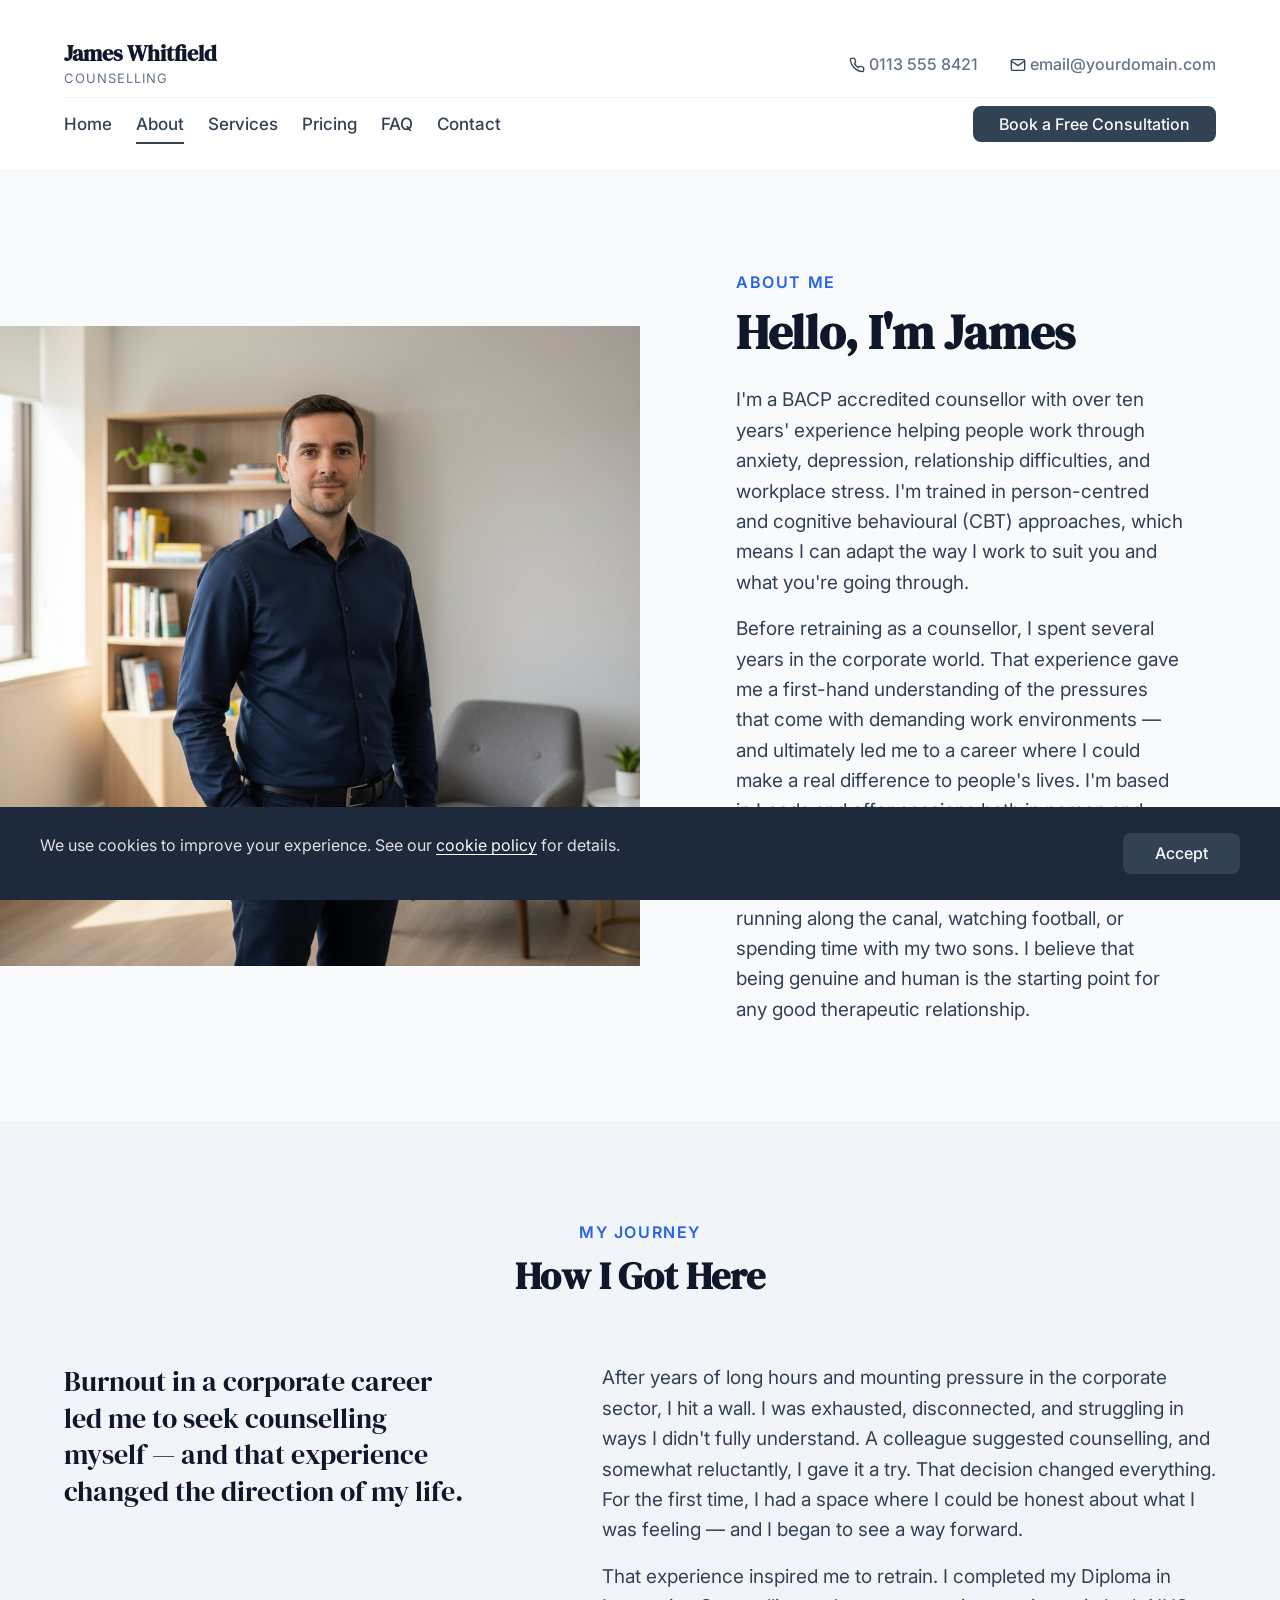
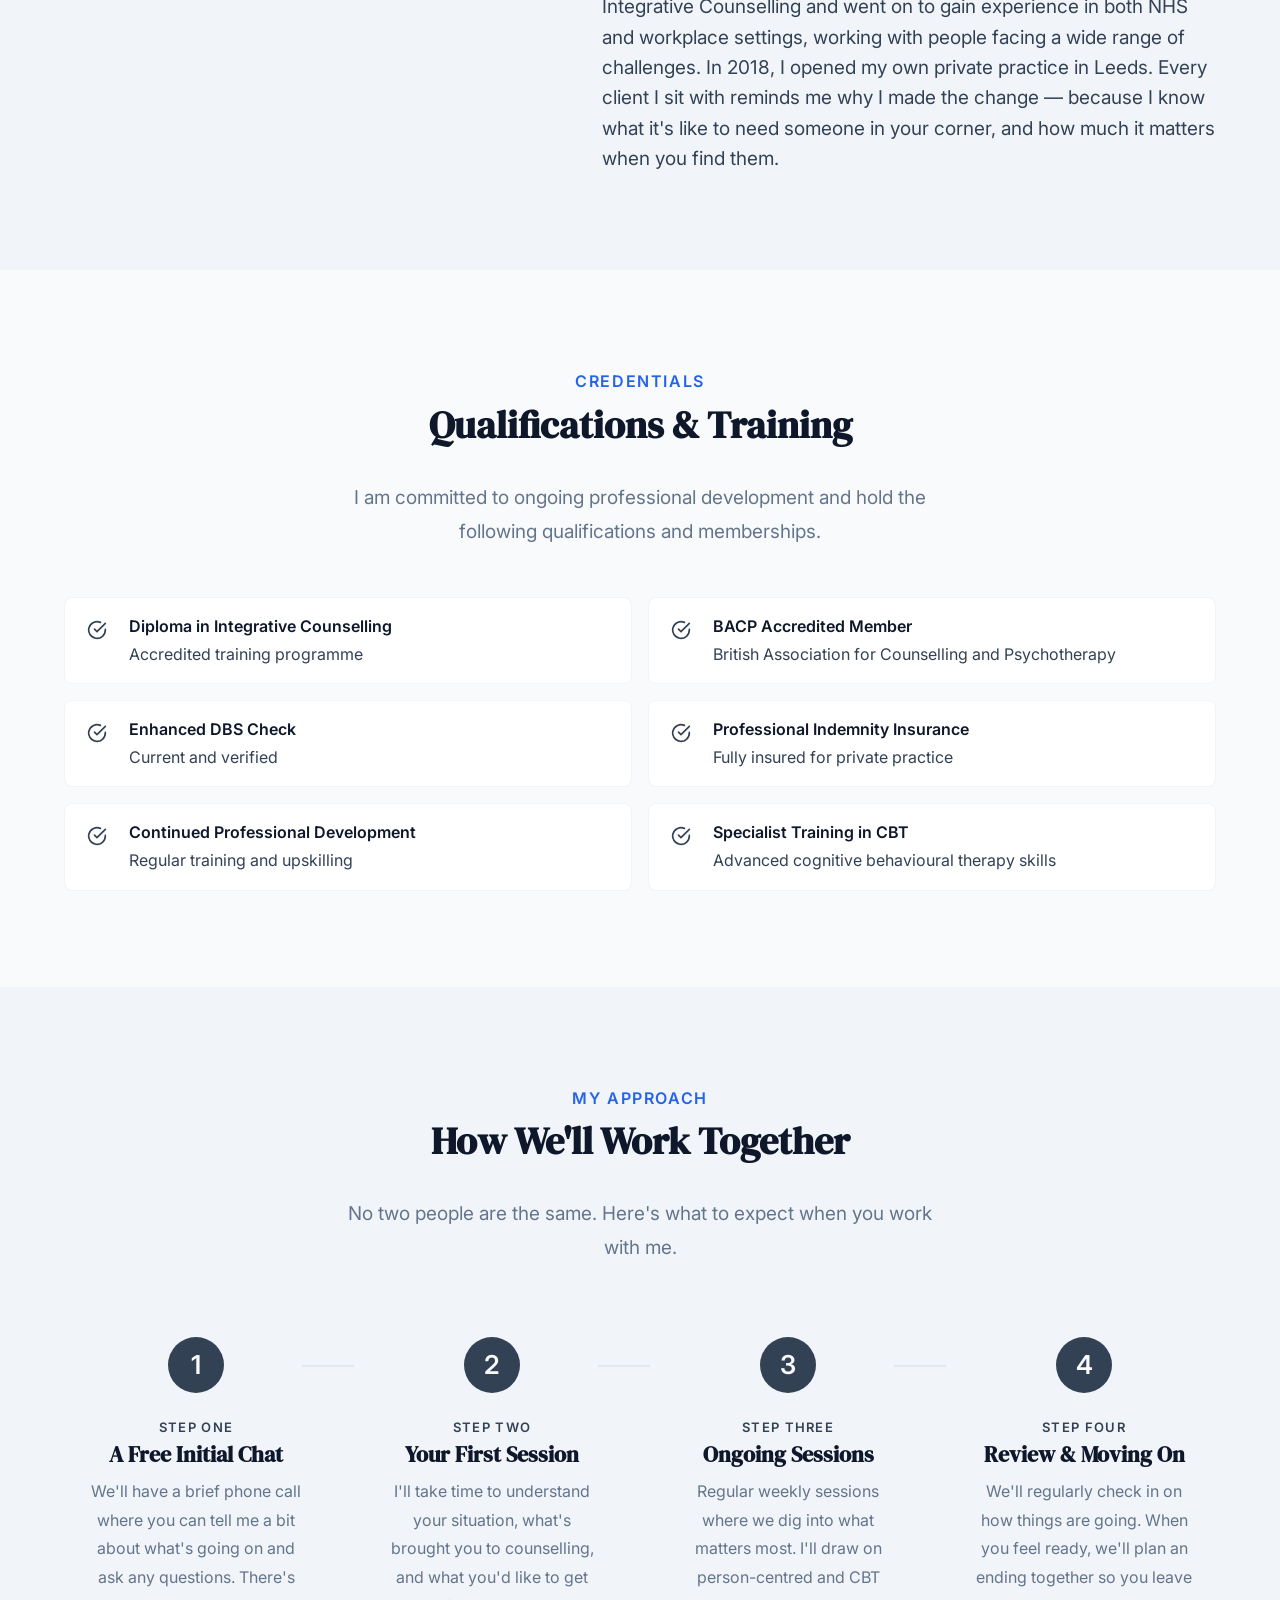
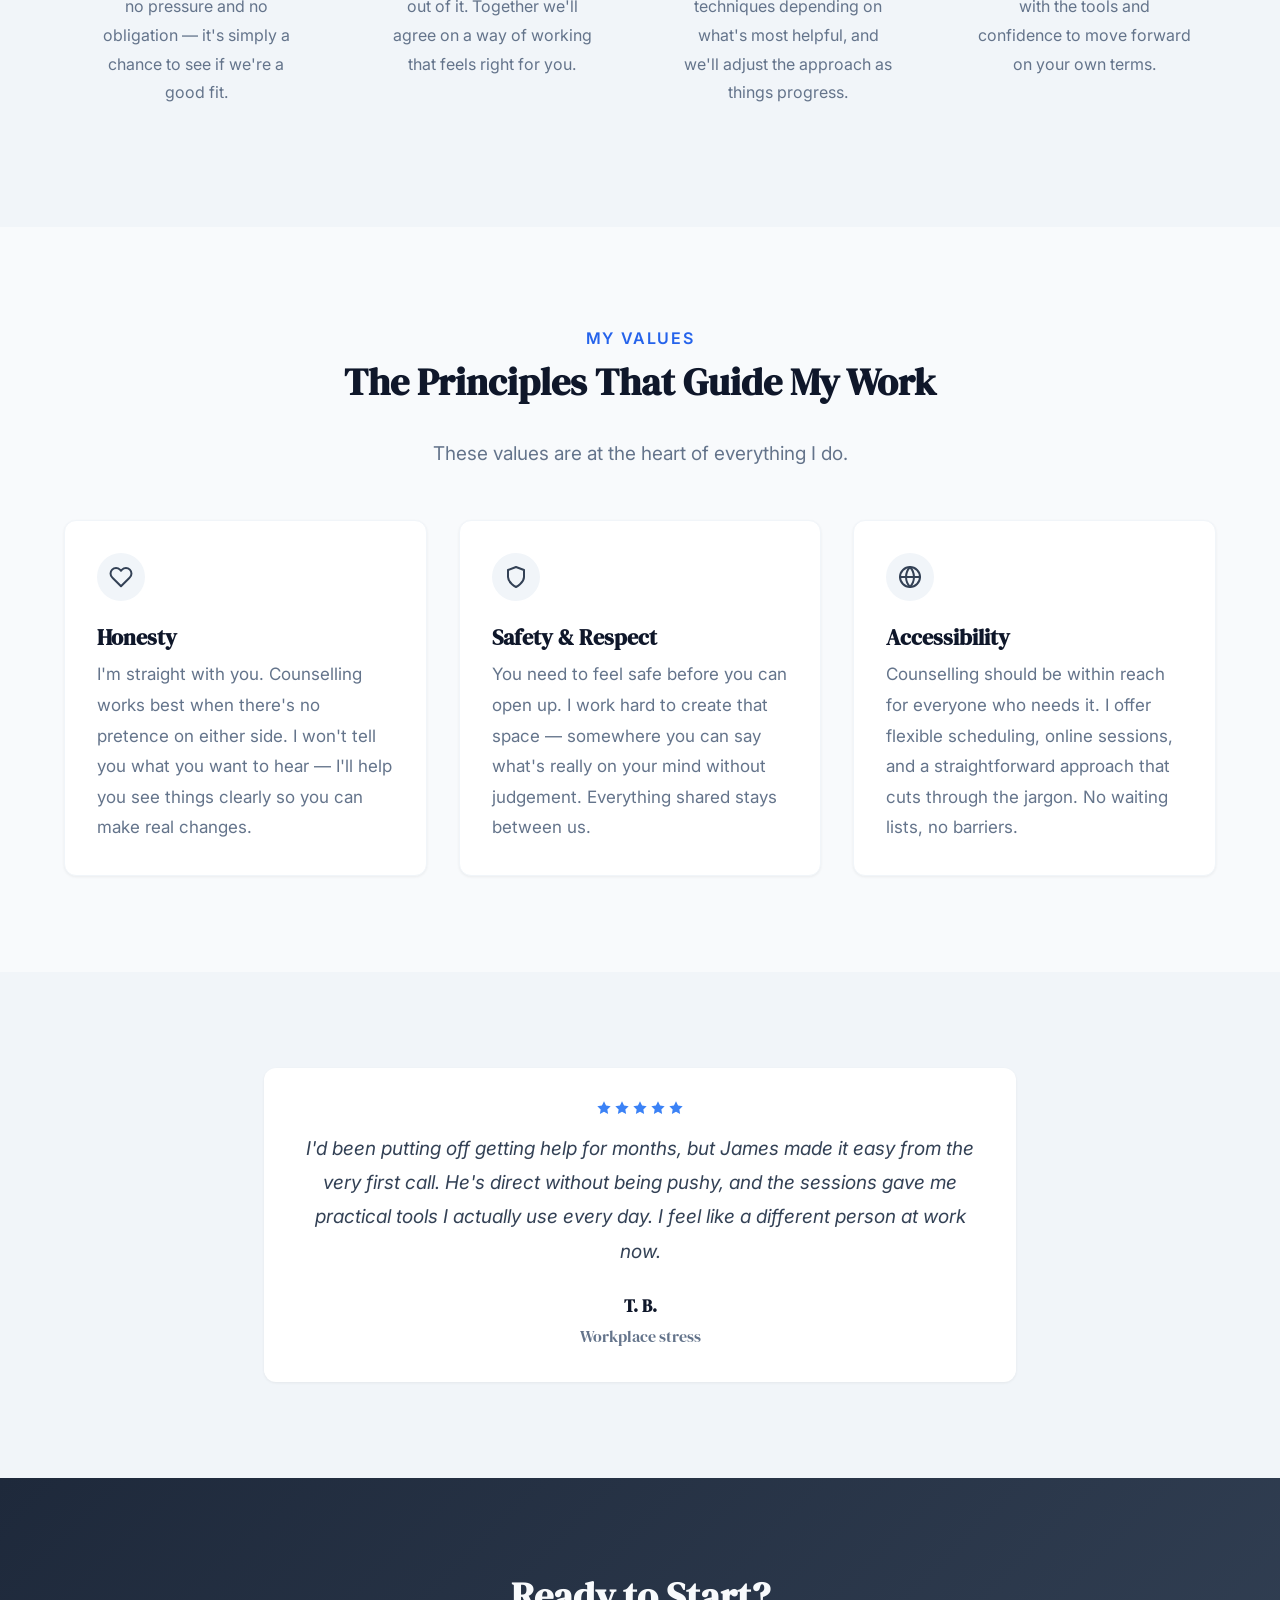
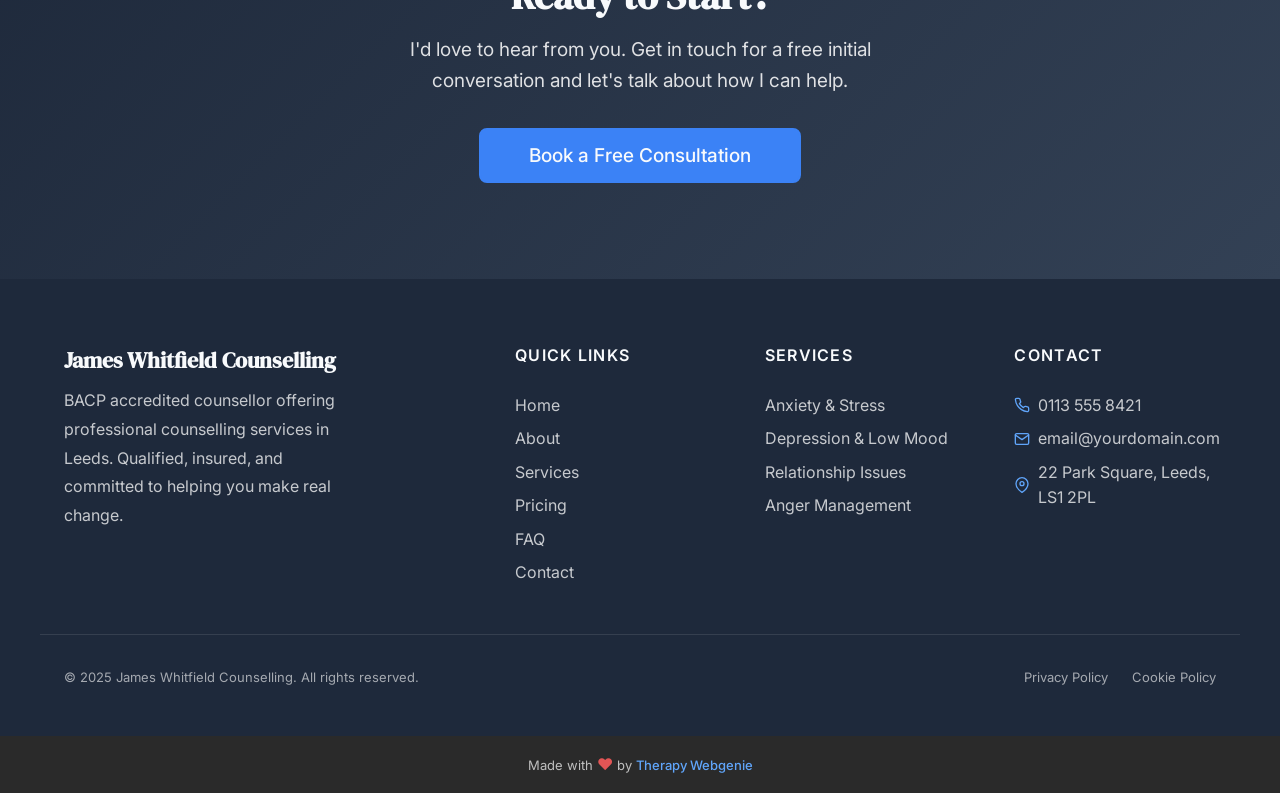
==== about.html @ 075586a1 "Standardise email to email@yourdomain.com placeholder Replaced hello@jameswhitfield.co.uk with stand" ====
<!DOCTYPE html>
<html lang="en">
<head>
  <meta charset="UTF-8">
  <meta name="viewport" content="width=device-width, initial-scale=1.0">
  <meta name="description" content="Learn about James Whitfield — a BACP accredited counsellor with over 10 years' experience offering professional counselling in Leeds.">
  <title>About James Whitfield — James Whitfield Counselling</title>

  <link rel="canonical" href="https://demo-counsellor-male.github.io/about.html">

  <meta property="og:type" content="website">
  <meta property="og:url" content="https://demo-counsellor-male.github.io/about.html">
  <meta property="og:title" content="About James Whitfield — James Whitfield Counselling">
  <meta property="og:description" content="BACP accredited counsellor with over 10 years' experience. Person-centred and CBT approaches. Based in Leeds.">
  <meta property="og:image" content="https://demo-counsellor-male.github.io/images/hero.jpg">

  <meta name="twitter:card" content="summary_large_image">
  <meta name="twitter:title" content="About James Whitfield — James Whitfield Counselling">
  <meta name="twitter:description" content="BACP accredited counsellor with over 10 years' experience. Person-centred and CBT approaches. Based in Leeds.">
  <meta name="twitter:image" content="https://demo-counsellor-male.github.io/images/hero.jpg">

  <link rel="preconnect" href="https://fonts.googleapis.com">
  <link rel="preconnect" href="https://fonts.gstatic.com" crossorigin>

  <link rel="stylesheet" href="css/base.css">
  <link rel="stylesheet" href="css/components.css">
  <link rel="stylesheet" href="css/theme.css">
  <!-- PROFILE:schema -->
  <!-- /PROFILE:schema -->
</head>
<body>

  <a href="#main" class="skip-link">Skip to main content</a>

  <!-- SECTION: nav -->
  <nav class="nav nav--two-tier" role="navigation" aria-label="Main navigation">
    <div class="container">
      <div class="nav__top">
        <a href="index.html" class="nav__brand nav__brand--inline">
          <div class="nav__brand-text">
            <span class="nav__name"><!-- PROFILE:site_title -->James Whitfield<!-- /PROFILE:site_title --></span>
            <span class="nav__title"><!-- PROFILE:site_slogan -->Counselling<!-- /PROFILE:site_slogan --></span>
          </div>
        </a>
        <div class="nav__contact">
          <div class="nav__contact-item">
            <svg xmlns="http://www.w3.org/2000/svg" viewBox="0 0 24 24" fill="none" stroke="currentColor" stroke-width="2" stroke-linecap="round" stroke-linejoin="round"><path d="M22 16.92v3a2 2 0 0 1-2.18 2 19.79 19.79 0 0 1-8.63-3.07 19.5 19.5 0 0 1-6-6 19.79 19.79 0 0 1-3.07-8.67A2 2 0 0 1 4.11 2h3a2 2 0 0 1 2 1.72c.127.96.361 1.903.7 2.81a2 2 0 0 1-.45 2.11L8.09 9.91a16 16 0 0 0 6 6l1.27-1.27a2 2 0 0 1 2.11-.45c.907.339 1.85.573 2.81.7A2 2 0 0 1 22 16.92z"></path></svg>
            <!-- PROFILE:phone_landline --><a href="tel:01135558421">0113 555 8421</a><!-- /PROFILE:phone_landline -->
          </div>
          <div class="nav__contact-item">
            <svg xmlns="http://www.w3.org/2000/svg" viewBox="0 0 24 24" fill="none" stroke="currentColor" stroke-width="2" stroke-linecap="round" stroke-linejoin="round"><path d="M4 4h16c1.1 0 2 .9 2 2v12c0 1.1-.9 2-2 2H4c-1.1 0-2-.9-2-2V6c0-1.1.9-2 2-2z"></path><polyline points="22,6 12,13 2,6"></polyline></svg>
            <!-- PROFILE:email --><a href="mailto:email@yourdomain.com">email@yourdomain.com</a><!-- /PROFILE:email -->
          </div>
        </div>
      </div>
      <div class="nav__bottom">
        <div class="nav__links">
          <a href="index.html" class="nav__link">Home</a>
          <a href="about.html" class="nav__link nav__link--active">About</a>
          <a href="services.html" class="nav__link">Services</a>
          <a href="pricing.html" class="nav__link">Pricing</a>
          <a href="faq.html" class="nav__link">FAQ</a>
          <a href="contact.html" class="nav__link">Contact</a>
          <a href="contact.html" class="btn btn--primary nav__cta">Book a Free Consultation</a>
        </div>
        <button class="nav__toggle" aria-label="Toggle menu" aria-expanded="false" aria-controls="mobile-menu">
          <span class="nav__toggle-bar"></span>
          <span class="nav__toggle-bar"></span>
          <span class="nav__toggle-bar"></span>
        </button>
      </div>
    </div>
    <div class="nav__mobile" id="mobile-menu" role="menu">
      <a href="index.html" class="nav__link" role="menuitem">Home</a>
      <a href="about.html" class="nav__link nav__link--active" role="menuitem">About</a>
      <a href="services.html" class="nav__link" role="menuitem">Services</a>
      <a href="pricing.html" class="nav__link" role="menuitem">Pricing</a>
      <a href="faq.html" class="nav__link" role="menuitem">FAQ</a>
      <a href="contact.html" class="nav__link" role="menuitem">Contact</a>
      <a href="contact.html" class="btn btn--primary" role="menuitem">Book a Free Consultation</a>
      <div class="nav__mobile-contact">
        <div class="nav__contact-item">
          <svg xmlns="http://www.w3.org/2000/svg" viewBox="0 0 24 24" fill="none" stroke="currentColor" stroke-width="2" stroke-linecap="round" stroke-linejoin="round"><path d="M22 16.92v3a2 2 0 0 1-2.18 2 19.79 19.79 0 0 1-8.63-3.07 19.5 19.5 0 0 1-6-6 19.79 19.79 0 0 1-3.07-8.67A2 2 0 0 1 4.11 2h3a2 2 0 0 1 2 1.72c.127.96.361 1.903.7 2.81a2 2 0 0 1-.45 2.11L8.09 9.91a16 16 0 0 0 6 6l1.27-1.27a2 2 0 0 1 2.11-.45c.907.339 1.85.573 2.81.7A2 2 0 0 1 22 16.92z"></path></svg>
          <a href="tel:01135558421">0113 555 8421</a>
        </div>
        <div class="nav__contact-item">
          <svg xmlns="http://www.w3.org/2000/svg" viewBox="0 0 24 24" fill="none" stroke="currentColor" stroke-width="2" stroke-linecap="round" stroke-linejoin="round"><path d="M4 4h16c1.1 0 2 .9 2 2v12c0 1.1-.9 2-2 2H4c-1.1 0-2-.9-2-2V6c0-1.1.9-2 2-2z"></path><polyline points="22,6 12,13 2,6"></polyline></svg>
          <a href="mailto:email@yourdomain.com">email@yourdomain.com</a>
        </div>
      </div>
    </div>
  </nav>
  <!-- /SECTION: nav -->

  <main id="main">

    <!-- SECTION: about-hero -->
    <section class="about-hero">
      <div class="container about-hero__inner">
        <div class="about-hero__image-wrap">
          <img src="images/about-portrait.jpg" alt="James Whitfield, counsellor at James Whitfield Counselling" class="about-hero__image" width="600" height="800" style="max-height: 100vh;">
        </div>
        <div class="about-hero__content">
          <span class="section-label">About Me</span>
          <h1>Hello, I'm James</h1>
          <p>I'm a BACP accredited counsellor with over ten years' experience helping people work through anxiety, depression, relationship difficulties, and workplace stress. I'm trained in person-centred and cognitive behavioural (CBT) approaches, which means I can adapt the way I work to suit you and what you're going through.</p>
          <p>Before retraining as a counsellor, I spent several years in the corporate world. That experience gave me a first-hand understanding of the pressures that come with demanding work environments — and ultimately led me to a career where I could make a real difference to people's lives. I'm based in Leeds and offer sessions both in person and online.</p>
          <p>Outside of the counselling room, you'll find me running along the canal, watching football, or spending time with my two sons. I believe that being genuine and human is the starting point for any good therapeutic relationship.</p>
        </div>
      </div>
    </section>
    <!-- /SECTION: about-hero -->

    <!-- SECTION: my-journey — story-split component -->
    <section class="section section--alt reveal">
      <div class="container">
        <div class="story-split">
          <div class="story-split__heading text-center">
            <span class="section-label">My Journey</span>
            <h2 style="margin-bottom: var(--space-3xl);">How I Got Here</h2>
          </div>
          <div class="story-split__body" style="gap: var(--space-5xl);">
            <div class="story-split__lead">
              <h3>Burnout in a corporate career led me to seek counselling myself — and that experience changed the direction of my life.</h3>
            </div>
            <div class="story-split__text">
              <p>After years of long hours and mounting pressure in the corporate sector, I hit a wall. I was exhausted, disconnected, and struggling in ways I didn't fully understand. A colleague suggested counselling, and somewhat reluctantly, I gave it a try. That decision changed everything. For the first time, I had a space where I could be honest about what I was feeling — and I began to see a way forward.</p>
              <p>That experience inspired me to retrain. I completed my Diploma in Integrative Counselling and went on to gain experience in both NHS and workplace settings, working with people facing a wide range of challenges. In 2018, I opened my own private practice in Leeds. Every client I sit with reminds me why I made the change — because I know what it's like to need someone in your corner, and how much it matters when you find them.</p>
            </div>
          </div>
        </div>
      </div>
    </section>
    <!-- /SECTION: my-journey -->

    <!-- SECTION: qualifications -->
    <section class="section reveal">
      <div class="container">
        <div class="text-center">
          <span class="section-label">Credentials</span>
          <h2>Qualifications &amp; Training</h2>
          <p class="section-subtitle">I am committed to ongoing professional development and hold the following qualifications and memberships.</p>
        </div>
        <div class="quals-list">
          <div class="quals-list__item">
            <div class="quals-list__icon">
              <svg xmlns="http://www.w3.org/2000/svg" viewBox="0 0 24 24" fill="none" stroke="currentColor" stroke-width="2" stroke-linecap="round" stroke-linejoin="round"><path d="M22 11.08V12a10 10 0 1 1-5.93-9.14"></path><polyline points="22 4 12 14.01 9 11.01"></polyline></svg>
            </div>
            <div class="quals-list__text">
              <strong>Diploma in Integrative Counselling</strong>
              Accredited training programme
            </div>
          </div>
          <div class="quals-list__item">
            <div class="quals-list__icon">
              <svg xmlns="http://www.w3.org/2000/svg" viewBox="0 0 24 24" fill="none" stroke="currentColor" stroke-width="2" stroke-linecap="round" stroke-linejoin="round"><path d="M22 11.08V12a10 10 0 1 1-5.93-9.14"></path><polyline points="22 4 12 14.01 9 11.01"></polyline></svg>
            </div>
            <div class="quals-list__text">
              <strong>BACP Accredited Member</strong>
              British Association for Counselling and Psychotherapy
            </div>
          </div>
          <div class="quals-list__item">
            <div class="quals-list__icon">
              <svg xmlns="http://www.w3.org/2000/svg" viewBox="0 0 24 24" fill="none" stroke="currentColor" stroke-width="2" stroke-linecap="round" stroke-linejoin="round"><path d="M22 11.08V12a10 10 0 1 1-5.93-9.14"></path><polyline points="22 4 12 14.01 9 11.01"></polyline></svg>
            </div>
            <div class="quals-list__text">
              <strong>Enhanced DBS Check</strong>
              Current and verified
            </div>
          </div>
          <div class="quals-list__item">
            <div class="quals-list__icon">
              <svg xmlns="http://www.w3.org/2000/svg" viewBox="0 0 24 24" fill="none" stroke="currentColor" stroke-width="2" stroke-linecap="round" stroke-linejoin="round"><path d="M22 11.08V12a10 10 0 1 1-5.93-9.14"></path><polyline points="22 4 12 14.01 9 11.01"></polyline></svg>
            </div>
            <div class="quals-list__text">
              <strong>Professional Indemnity Insurance</strong>
              Fully insured for private practice
            </div>
          </div>
          <div class="quals-list__item">
            <div class="quals-list__icon">
              <svg xmlns="http://www.w3.org/2000/svg" viewBox="0 0 24 24" fill="none" stroke="currentColor" stroke-width="2" stroke-linecap="round" stroke-linejoin="round"><path d="M22 11.08V12a10 10 0 1 1-5.93-9.14"></path><polyline points="22 4 12 14.01 9 11.01"></polyline></svg>
            </div>
            <div class="quals-list__text">
              <strong>Continued Professional Development</strong>
              Regular training and upskilling
            </div>
          </div>
          <div class="quals-list__item">
            <div class="quals-list__icon">
              <svg xmlns="http://www.w3.org/2000/svg" viewBox="0 0 24 24" fill="none" stroke="currentColor" stroke-width="2" stroke-linecap="round" stroke-linejoin="round"><path d="M22 11.08V12a10 10 0 1 1-5.93-9.14"></path><polyline points="22 4 12 14.01 9 11.01"></polyline></svg>
            </div>
            <div class="quals-list__text">
              <strong>Specialist Training in CBT</strong>
              Advanced cognitive behavioural therapy skills
            </div>
          </div>
        </div>
      </div>
    </section>
    <!-- /SECTION: qualifications -->

    <!-- SECTION: approach -->
    <section class="section section--alt reveal">
      <div class="container">
        <div class="text-center">
          <span class="section-label">My Approach</span>
          <h2>How We'll Work Together</h2>
          <p class="section-subtitle">No two people are the same. Here's what to expect when you work with me.</p>
        </div>
        <div class="steps steps--connected steps--4">
          <div class="step">
            <div class="step__number" style="font-family: var(--font-body);">1</div>
            <span class="step__label">Step One</span>
            <h3 class="step__title">A Free Initial Chat</h3>
            <p class="step__text">We'll have a brief phone call where you can tell me a bit about what's going on and ask any questions. There's no pressure and no obligation — it's simply a chance to see if we're a good fit.</p>
          </div>
          <div class="step">
            <div class="step__number" style="font-family: var(--font-body);">2</div>
            <span class="step__label">Step Two</span>
            <h3 class="step__title">Your First Session</h3>
            <p class="step__text">I'll take time to understand your situation, what's brought you to counselling, and what you'd like to get out of it. Together we'll agree on a way of working that feels right for you.</p>
          </div>
          <div class="step">
            <div class="step__number" style="font-family: var(--font-body);">3</div>
            <span class="step__label">Step Three</span>
            <h3 class="step__title">Ongoing Sessions</h3>
            <p class="step__text">Regular weekly sessions where we dig into what matters most. I'll draw on person-centred and CBT techniques depending on what's most helpful, and we'll adjust the approach as things progress.</p>
          </div>
          <div class="step">
            <div class="step__number" style="font-family: var(--font-body);">4</div>
            <span class="step__label">Step Four</span>
            <h3 class="step__title">Review &amp; Moving On</h3>
            <p class="step__text">We'll regularly check in on how things are going. When you feel ready, we'll plan an ending together so you leave with the tools and confidence to move forward on your own terms.</p>
          </div>
        </div>
      </div>
    </section>
    <!-- /SECTION: approach -->

    <!-- SECTION: values -->
    <section class="section reveal">
      <div class="container">
        <div class="text-center">
          <span class="section-label">My Values</span>
          <h2>The Principles That Guide My Work</h2>
          <p class="section-subtitle">These values are at the heart of everything I do.</p>
        </div>
        <div class="grid grid--3">
          <div class="card">
            <div class="card__icon">
              <svg xmlns="http://www.w3.org/2000/svg" viewBox="0 0 24 24" fill="none" stroke="currentColor" stroke-width="2" stroke-linecap="round" stroke-linejoin="round"><path d="M20.84 4.61a5.5 5.5 0 0 0-7.78 0L12 5.67l-1.06-1.06a5.5 5.5 0 0 0-7.78 7.78l1.06 1.06L12 21.23l7.78-7.78 1.06-1.06a5.5 5.5 0 0 0 0-7.78z"></path></svg>
            </div>
            <h3 class="card__title">Honesty</h3>
            <p class="card__text">I'm straight with you. Counselling works best when there's no pretence on either side. I won't tell you what you want to hear — I'll help you see things clearly so you can make real changes.</p>
          </div>
          <div class="card">
            <div class="card__icon">
              <svg xmlns="http://www.w3.org/2000/svg" viewBox="0 0 24 24" fill="none" stroke="currentColor" stroke-width="2" stroke-linecap="round" stroke-linejoin="round"><path d="M12 22s8-4 8-10V5l-8-3-8 3v7c0 6 8 10 8 10z"></path></svg>
            </div>
            <h3 class="card__title">Safety &amp; Respect</h3>
            <p class="card__text">You need to feel safe before you can open up. I work hard to create that space — somewhere you can say what's really on your mind without judgement. Everything shared stays between us.</p>
          </div>
          <div class="card">
            <div class="card__icon">
              <svg xmlns="http://www.w3.org/2000/svg" viewBox="0 0 24 24" fill="none" stroke="currentColor" stroke-width="2" stroke-linecap="round" stroke-linejoin="round"><circle cx="12" cy="12" r="10"></circle><line x1="2" y1="12" x2="22" y2="12"></line><path d="M12 2a15.3 15.3 0 0 1 4 10 15.3 15.3 0 0 1-4 10 15.3 15.3 0 0 1-4-10 15.3 15.3 0 0 1 4-10z"></path></svg>
            </div>
            <h3 class="card__title">Accessibility</h3>
            <p class="card__text">Counselling should be within reach for everyone who needs it. I offer flexible scheduling, online sessions, and a straightforward approach that cuts through the jargon. No waiting lists, no barriers.</p>
          </div>
        </div>
      </div>
    </section>
    <!-- /SECTION: values -->

    <!-- SECTION: testimonial -->
    <section class="section section--alt reveal">
      <div class="container container--narrow text-center">
        <div class="testimonial testimonial--avatar">
          <div class="testimonial__stars">
            <svg viewBox="0 0 24 24"><path d="M12 2l3.09 6.26L22 9.27l-5 4.87 1.18 6.88L12 17.77l-6.18 3.25L7 14.14 2 9.27l6.91-1.01L12 2z"/></svg>
            <svg viewBox="0 0 24 24"><path d="M12 2l3.09 6.26L22 9.27l-5 4.87 1.18 6.88L12 17.77l-6.18 3.25L7 14.14 2 9.27l6.91-1.01L12 2z"/></svg>
            <svg viewBox="0 0 24 24"><path d="M12 2l3.09 6.26L22 9.27l-5 4.87 1.18 6.88L12 17.77l-6.18 3.25L7 14.14 2 9.27l6.91-1.01L12 2z"/></svg>
            <svg viewBox="0 0 24 24"><path d="M12 2l3.09 6.26L22 9.27l-5 4.87 1.18 6.88L12 17.77l-6.18 3.25L7 14.14 2 9.27l6.91-1.01L12 2z"/></svg>
            <svg viewBox="0 0 24 24"><path d="M12 2l3.09 6.26L22 9.27l-5 4.87 1.18 6.88L12 17.77l-6.18 3.25L7 14.14 2 9.27l6.91-1.01L12 2z"/></svg>
          </div>
          <p class="testimonial__quote">I'd been putting off getting help for months, but James made it easy from the very first call. He's direct without being pushy, and the sessions gave me practical tools I actually use every day. I feel like a different person at work now.</p>
          <p class="testimonial__author">T. B.</p>
          <p class="testimonial__detail">Workplace stress</p>
        </div>
      </div>
    </section>
    <!-- /SECTION: testimonial -->

    <!-- SECTION: cta -->
    <section class="section cta-banner reveal">
      <div class="container text-center">
        <h2>Ready to Start?</h2>
        <p>I'd love to hear from you. Get in touch for a free initial conversation and let's talk about how I can help.</p>
        <div class="cta-banner__buttons">
          <a href="contact.html" class="btn btn--accent">Book a Free Consultation</a>
        </div>
      </div>
    </section>
    <!-- /SECTION: cta -->

  </main>

  <!-- SECTION: footer -->
  <footer class="footer">
    <div class="container footer__inner">
      <div class="footer__brand">
        <p class="footer__brand-name">James Whitfield Counselling</p>
        <p class="footer__brand-text">BACP accredited counsellor offering professional counselling services in Leeds. Qualified, insured, and committed to helping you make real change.</p>
      </div>
      <div class="footer__col">
        <p class="footer__heading">Quick Links</p>
        <div class="footer__links">
          <a href="index.html" class="footer__link">Home</a>
          <a href="about.html" class="footer__link">About</a>
          <a href="services.html" class="footer__link">Services</a>
          <a href="pricing.html" class="footer__link">Pricing</a>
          <a href="faq.html" class="footer__link">FAQ</a>
          <a href="contact.html" class="footer__link">Contact</a>
        </div>
      </div>
      <div class="footer__col">
        <p class="footer__heading">Services</p>
        <div class="footer__links">
          <a href="services.html" class="footer__link">Anxiety &amp; Stress</a>
          <a href="services.html" class="footer__link">Depression &amp; Low Mood</a>
          <a href="services.html" class="footer__link">Relationship Issues</a>
          <a href="services.html" class="footer__link">Anger Management</a>
        </div>
      </div>
      <div class="footer__col">
        <p class="footer__heading">Contact</p>
        <div class="footer__contact-item">
          <svg xmlns="http://www.w3.org/2000/svg" viewBox="0 0 24 24" fill="none" stroke="currentColor" stroke-width="2" stroke-linecap="round" stroke-linejoin="round"><path d="M22 16.92v3a2 2 0 0 1-2.18 2 19.79 19.79 0 0 1-8.63-3.07 19.5 19.5 0 0 1-6-6 19.79 19.79 0 0 1-3.07-8.67A2 2 0 0 1 4.11 2h3a2 2 0 0 1 2 1.72 12.84 12.84 0 0 0 .7 2.81 2 2 0 0 1-.45 2.11L8.09 9.91a16 16 0 0 0 6 6l1.27-1.27a2 2 0 0 1 2.11-.45 12.84 12.84 0 0 0 2.81.7A2 2 0 0 1 22 16.92z"></path></svg>
          <!-- PROFILE:phone_landline --><span>0113 555 8421</span><!-- /PROFILE:phone_landline -->
        </div>
        <div class="footer__contact-item">
          <svg xmlns="http://www.w3.org/2000/svg" viewBox="0 0 24 24" fill="none" stroke="currentColor" stroke-width="2" stroke-linecap="round" stroke-linejoin="round"><path d="M4 4h16c1.1 0 2 .9 2 2v12c0 1.1-.9 2-2 2H4c-1.1 0-2-.9-2-2V6c0-1.1.9-2 2-2z"></path><polyline points="22,6 12,13 2,6"></polyline></svg>
          <!-- PROFILE:email --><a href="mailto:email@yourdomain.com">email@yourdomain.com</a><!-- /PROFILE:email -->
        </div>
        <div class="footer__contact-item">
          <svg xmlns="http://www.w3.org/2000/svg" viewBox="0 0 24 24" fill="none" stroke="currentColor" stroke-width="2" stroke-linecap="round" stroke-linejoin="round"><path d="M21 10c0 7-9 13-9 13s-9-6-9-13a9 9 0 0 1 18 0z"></path><circle cx="12" cy="10" r="3"></circle></svg>
          <!-- PROFILE:address --><span>22 Park Square, Leeds, LS1 2PL</span><!-- /PROFILE:address -->
        </div>
      </div>
    </div>
    <div class="container footer__bottom">
      <p class="footer__copyright">&copy; 2025 James Whitfield Counselling. All rights reserved.</p>
      <div class="footer__legal">
        <a href="privacy.html">Privacy Policy</a>
        <a href="cookies-policy.html">Cookie Policy</a>
      </div>
    </div>
  </footer>
  <!-- /SECTION: footer -->

  <div class="site-credit">
    <p>Made with <span class="site-credit__heart" aria-label="love">&#10084;</span> by <a href="https://www.therapywebgenie.com" target="_blank" rel="noopener">Therapy Webgenie</a></p>
  </div>

  <!-- Cookie Consent -->
  <div class="cookie-banner" role="dialog" aria-label="Cookie consent">
    <div class="cookie-banner__inner">
      <p class="cookie-banner__text">We use cookies to improve your experience. See our <a href="cookies-policy.html">cookie policy</a> for details.</p>
      <button class="cookie-banner__accept">Accept</button>
    </div>
  </div>

  <!-- Back to Top -->
  <button class="back-to-top" aria-label="Back to top">
    <svg xmlns="http://www.w3.org/2000/svg" viewBox="0 0 24 24" fill="none" stroke="currentColor" stroke-width="2" stroke-linecap="round" stroke-linejoin="round"><polyline points="18 15 12 9 6 15"></polyline></svg>
  </button>

  <script src="js/main.js"></script>
</body>
</html>
---- css/base.css ----
/* =============================================
   BASE STYLES
   Reset, Custom Properties, Typography, Layout
   Theme colours & fonts are in theme.css
   ============================================= */

/* --- Custom Properties (non-theme) --- */
:root {
  --text-xs: 0.8125rem;
  --text-sm: 1rem;
  --text-base: 1.0625rem;
  --text-md: 1.1875rem;
  --text-lg: 1.375rem;
  --text-xl: 1.625rem;
  --text-2xl: 2rem;
  --text-3xl: 2.375rem;
  --text-4xl: 3rem;

  /* Heading sizes (overridable per font pairing in theme.css) */
  --text-h1: var(--text-3xl);          /* mobile: 38px */
  --text-h1-desktop: var(--text-4xl);  /* desktop: 48px */
  --text-h2: var(--text-2xl);          /* mobile: 32px */
  --text-h2-desktop: var(--text-3xl);  /* desktop: 38px */
  --text-h3: var(--text-xl);           /* mobile: 26px */
  --text-h3-desktop: 1.75rem;          /* desktop: 28px */

  --font-weight-normal: 400;
  --font-weight-medium: 500;
  --font-weight-semibold: 600;
  --font-weight-bold: 700;

  --line-height-tight: 1.2;
  --line-height-normal: 1.6;
  --line-height-relaxed: 1.8;

  /* Spacing */
  --space-xs: 0.25rem;
  --space-sm: 0.5rem;
  --space-md: 1rem;
  --space-lg: 1.5rem;
  --space-xl: 2rem;
  --space-2xl: 3rem;
  --space-3xl: 4rem;
  --space-4xl: 6rem;
  --space-5xl: 8rem;

  /* Layout */
  --container-max: 1200px;
  --container-narrow: 800px;
  --container-wide: 1400px;

  /* Border Radius */
  --radius-sm: 4px;
  --radius-md: 8px;
  --radius-lg: 12px;
  --radius-xl: 20px;
  --radius-full: 9999px;

  /* Shadows */
  --shadow-sm: 0 1px 3px rgba(0, 0, 0, 0.06);
  --shadow-md: 0 4px 12px rgba(0, 0, 0, 0.08);
  --shadow-lg: 0 8px 30px rgba(0, 0, 0, 0.1);
  --shadow-xl: 0 12px 40px rgba(0, 0, 0, 0.12);

  /* Transitions */
  --transition-fast: 150ms ease;
  --transition-base: 250ms ease;
  --transition-normal: 300ms ease;
  --transition-slow: 400ms ease;
}

/* --- Reset --- */
*,
*::before,
*::after {
  box-sizing: border-box;
  margin: 0;
  padding: 0;
}

html {
  font-size: 100%;
  scroll-behavior: smooth;
  -webkit-text-size-adjust: 100%;
}

body {
  font-family: var(--font-body);
  font-size: var(--text-md);
  font-weight: var(--font-weight-normal);
  line-height: var(--line-height-normal);
  color: var(--color-text);
  background-color: var(--color-bg);
  -webkit-font-smoothing: antialiased;
  -moz-osx-font-smoothing: grayscale;
}

img,
picture,
video,
svg {
  display: block;
  max-width: 100%;
  height: auto;
}

input,
button,
textarea,
select {
  font: inherit;
  color: inherit;
}

button {
  cursor: pointer;
  border: none;
  background: none;
}

a {
  color: inherit;
  text-decoration: none;
}

ul,
ol {
  list-style: none;
}

h1, h2, h3, h4, h5, h6 {
  font-family: var(--font-heading);
  color: var(--color-text-heading);
  line-height: var(--line-height-tight);
  font-weight: var(--font-weight-bold);
  margin-bottom: var(--space-md);
}

/* --- Typography --- */
h1 {
  font-size: var(--text-h1);
}

h2 {
  font-size: var(--text-h2);
}

h3 {
  font-size: var(--text-h3);
}

h4 {
  font-size: var(--text-lg);
}

h5 {
  font-size: var(--text-md);
}

h6 {
  font-size: var(--text-base);
}

p {
  margin-bottom: var(--space-md);
}

p:last-child:not(.section-subtitle) {
  margin-bottom: 0;
}

strong {
  font-weight: var(--font-weight-semibold);
}

/* --- Layout Utilities --- */
.container {
  width: 100%;
  max-width: var(--container-max);
  margin-left: auto;
  margin-right: auto;
  padding-left: var(--space-lg);
  padding-right: var(--space-lg);
}

.container--narrow {
  max-width: var(--container-narrow);
}

.section {
  padding-top: var(--space-3xl);
  padding-bottom: var(--space-3xl);
}

.section--alt {
  background-color: var(--color-bg-alt);
}

/* Icons inside alt sections: swap bg-alt → surface so they remain visible */
.section--alt .card__icon,
.section--alt .icon-box__icon,
.section--alt .contact-info__icon,
.section--alt .service-detail__icon {
  background-color: var(--color-surface);
}

.section--dark {
  background-color: var(--color-bg-dark);
  color: var(--color-text-inverse);
}

.section--dark h2,
.section--dark h3,
.section--dark h4 {
  color: var(--color-text-inverse);
}

/* Grid */
.grid {
  display: grid;
  gap: var(--space-xl);
}

.grid--2 {
  grid-template-columns: 1fr;
}

.grid--3 {
  grid-template-columns: 1fr;
}

/* --- Buttons --- */
.btn {
  display: inline-flex;
  align-items: center;
  justify-content: center;
  gap: var(--space-sm);
  padding: var(--space-md) var(--space-xl);
  font-family: var(--font-body);
  font-size: var(--text-base);
  font-weight: var(--font-weight-medium);
  line-height: 1;
  border-radius: var(--radius-md);
  transition: all var(--transition-base);
  text-decoration: none;
  border: 2px solid transparent;
  white-space: nowrap;
}

.btn--primary {
  background-color: var(--color-primary);
  color: var(--color-text-inverse);
  border-color: var(--color-primary);
}

.btn--primary:hover {
  background-color: var(--color-primary-dark);
  border-color: var(--color-primary-dark);
}

.btn--secondary {
  background-color: transparent;
  color: var(--color-primary);
  border-color: var(--color-primary);
}

.btn--secondary:hover {
  background-color: var(--color-primary);
  color: var(--color-text-inverse);
}

.btn--accent {
  background-color: var(--color-secondary);
  color: var(--color-text-inverse);
  border-color: var(--color-secondary);
}

.btn--accent:hover {
  background-color: var(--color-secondary-dark);
  border-color: var(--color-secondary-dark);
}

.btn--block {
  width: 100%;
}

/* --- Links --- */
.link {
  color: var(--color-primary);
  text-decoration: underline;
  text-underline-offset: 3px;
  transition: color var(--transition-fast);
}

.link:hover {
  color: var(--color-primary-dark);
}

/* --- Text Utilities --- */
.text-center {
  text-align: center;
}

.text-center h2 {
  margin-bottom: var(--space-xl);
}

.text-balance {
  text-wrap: balance;
}

.section-subtitle {
  font-size: var(--text-md);
  color: var(--color-text-light);
  max-width: 600px;
  margin-bottom: var(--space-2xl);
  line-height: var(--line-height-relaxed);
}

.text-center .section-subtitle {
  margin-left: auto;
  margin-right: auto;
}

.section-footer {
  margin-top: var(--space-2xl);
}

.section-label {
  display: inline-block;
  font-family: var(--font-body);
  font-size: var(--text-sm);
  font-weight: var(--font-weight-semibold);
  text-transform: uppercase;
  letter-spacing: 0.1em;
  color: var(--color-secondary-dark);
  margin-bottom: var(--space-sm);
}

/* --- Responsive Typography --- */
@media (min-width: 768px) {
  h1 {
    font-size: var(--text-h1-desktop);
  }

  h2 {
    font-size: var(--text-h2-desktop);
  }

  h3 {
    font-size: var(--text-h3-desktop);
  }

  .section {
    padding-top: var(--space-4xl);
    padding-bottom: var(--space-4xl);
  }
}

/* --- Responsive Grid --- */
@media (min-width: 768px) {
  .grid--2 {
    grid-template-columns: repeat(2, 1fr);
  }

  .grid--3 {
    grid-template-columns: repeat(2, 1fr);
  }
}

@media (min-width: 1024px) {
  .grid--3 {
    grid-template-columns: repeat(3, 1fr);
  }
}

/* --- Screen Reader Only --- */
.sr-only {
  position: absolute;
  width: 1px;
  height: 1px;
  padding: 0;
  margin: -1px;
  overflow: hidden;
  clip: rect(0, 0, 0, 0);
  white-space: nowrap;
  border-width: 0;
}
---- css/components.css ----
/* =============================================
   COMPONENT STYLES
   Nav, Hero, Cards, Testimonials, Forms, Footer
   ============================================= */

/* --- Skip Link --- */
.skip-link {
  position: absolute;
  top: -100%;
  left: var(--space-md);
  padding: var(--space-sm) var(--space-md);
  background: var(--color-primary);
  color: var(--color-text-inverse);
  border-radius: var(--radius-md);
  z-index: 1000;
  font-size: var(--text-sm);
}

.skip-link:focus {
  top: var(--space-sm);
}

/* =============================================
   NAVIGATION
   ============================================= */
.nav {
  position: relative;
  z-index: 100;
  background-color: var(--color-surface);
  border-bottom: 1px solid var(--color-border-light);
  transition: box-shadow var(--transition-base);
}

.nav--scrolled {
  box-shadow: var(--shadow-md);
}

.nav__inner {
  display: flex;
  align-items: center;
  justify-content: space-between;
  height: 72px;
}

.nav__brand {
  display: flex;
  flex-direction: column;
  gap: 2px;
}

.nav__logo {
  max-height: 70px;
  width: auto;
  object-fit: contain;
}

/* Logo beside title — add .nav__brand--inline to .nav__brand */
.nav__brand--inline {
  flex-direction: row;
  align-items: center;
  gap: var(--space-sm);
}

.nav__brand--inline .nav__brand-text {
  display: flex;
  flex-direction: column;
  gap: 2px;
}

.nav__name {
  font-family: var(--font-heading);
  font-size: var(--text-lg);
  font-weight: var(--font-weight-bold);
  color: var(--color-text-heading);
  line-height: 1.2;
}

.nav__title {
  font-size: var(--text-xs);
  color: var(--color-text-light);
  text-transform: uppercase;
  letter-spacing: 0.08em;
}

.nav__links {
  display: none;
  gap: var(--space-xl);
  align-items: center;
}

.nav__link {
  font-size: var(--text-base);
  font-weight: var(--font-weight-medium);
  color: var(--color-text);
  transition: color var(--transition-fast);
  position: relative;
  padding: var(--space-xs) 0;
}

.nav__link::after {
  content: '';
  position: absolute;
  bottom: -2px;
  left: 0;
  width: 0;
  height: 2px;
  background-color: var(--color-primary);
  transition: width var(--transition-base);
}

.nav__link:hover,
.nav__link--active {
  color: var(--color-primary);
}

.nav__link:hover::after,
.nav__link--active::after {
  width: 100%;
}

.nav__cta {
  font-size: var(--text-sm);
  padding: var(--space-sm) var(--space-lg);
}

/* Mobile Menu Toggle */
.nav__toggle {
  display: flex;
  flex-direction: column;
  gap: 5px;
  padding: var(--space-sm);
  z-index: 110;
}

.nav__toggle-bar {
  display: block;
  width: 24px;
  height: 2px;
  background-color: var(--color-text);
  border-radius: 2px;
  transition: all var(--transition-base);
  transform-origin: center;
}

.nav__toggle--open .nav__toggle-bar:nth-child(1) {
  transform: translateY(7px) rotate(45deg);
}

.nav__toggle--open .nav__toggle-bar:nth-child(2) {
  opacity: 0;
}

.nav__toggle--open .nav__toggle-bar:nth-child(3) {
  transform: translateY(-7px) rotate(-45deg);
}

/* Mobile Menu Overlay — slide in from right */
.nav__mobile {
  display: flex;
  position: fixed;
  inset: 0;
  top: 72px;
  background-color: var(--color-surface);
  z-index: 99;
  padding: var(--space-xl) var(--space-lg);
  flex-direction: column;
  gap: var(--space-lg);
  overflow-y: auto;
  transform: translateX(100%);
  opacity: 0;
  visibility: hidden;
  transition: transform 0.35s cubic-bezier(0.4, 0, 0.2, 1),
              opacity 0.35s ease,
              visibility 0.35s;
}

/* When opened from the compact scroll header, start below it */
.nav__mobile--from-scroll {
  top: 56px;
  z-index: 201;
}

.nav__mobile--open {
  transform: translateX(0);
  opacity: 1;
  visibility: visible;
}

.nav__mobile .nav__link,
.nav__mobile .btn {
  opacity: 0;
  transform: translateX(20px);
  transition: opacity 0.3s ease, transform 0.3s ease;
}

.nav__mobile--open .nav__link,
.nav__mobile--open .btn {
  opacity: 1;
  transform: translateX(0);
}

.nav__mobile--open > *:nth-child(1) { transition-delay: 0.05s; }
.nav__mobile--open > *:nth-child(2) { transition-delay: 0.1s; }
.nav__mobile--open > *:nth-child(3) { transition-delay: 0.15s; }
.nav__mobile--open > *:nth-child(4) { transition-delay: 0.2s; }
.nav__mobile--open > *:nth-child(5) { transition-delay: 0.25s; }
.nav__mobile--open > *:nth-child(6) { transition-delay: 0.3s; }
.nav__mobile--open > *:nth-child(7) { transition-delay: 0.35s; }

.nav__mobile .nav__link {
  font-size: var(--text-lg);
  padding: var(--space-sm) 0;
  border-bottom: 1px solid var(--color-border-light);
}

.nav__mobile .nav__link::after {
  display: none;
}

.nav__mobile .btn {
  margin-top: var(--space-md);
  text-align: center;
}

@media (min-width: 1100px) {
  .nav__links {
    display: flex;
  }

  .nav__toggle {
    display: none;
  }
}

/* --- Nav Dropdowns (Desktop) --- */
.nav__dropdown {
  position: relative;
}

.nav__link--has-children {
  display: inline-flex;
  align-items: center;
  gap: 4px;
  background: none;
  border: none;
  cursor: pointer;
  font-family: inherit;
  font-size: inherit;
  font-weight: inherit;
  color: inherit;
  padding: 0;
}

.nav__chevron {
  width: 12px;
  height: 12px;
  transition: transform var(--transition-fast);
  flex-shrink: 0;
}

.nav__dropdown:hover .nav__chevron,
.nav__link--has-children[aria-expanded="true"] ~ .nav__dropdown-menu + .nav__chevron,
.nav__link--has-children[aria-expanded="true"] .nav__chevron {
  transform: rotate(180deg);
}

.nav__dropdown-trigger {
  display: inline-flex;
  align-items: center;
  gap: 4px;
  background: none;
  border: none;
  cursor: pointer;
  font-family: inherit;
  font-size: inherit;
  font-weight: inherit;
  color: inherit;
  padding: 0;
}

.nav__dropdown-trigger .nav__chevron {
  width: 12px;
  height: 12px;
  transition: transform var(--transition-fast);
  flex-shrink: 0;
}

.nav__dropdown:hover .nav__dropdown-trigger .nav__chevron {
  transform: rotate(180deg);
}

.nav__dropdown-menu {
  position: absolute;
  top: 100%;
  left: 50%;
  transform: translateX(-50%);
  min-width: 240px;
  background: var(--color-surface);
  border: 1px solid var(--color-border-light);
  border-radius: var(--radius-md, 8px);
  box-shadow: var(--shadow-lg);
  padding: var(--space-sm) 0;
  opacity: 0;
  visibility: hidden;
  transition: opacity var(--transition-fast), visibility var(--transition-fast);
  z-index: 110;
  margin-top: var(--space-xs);
}

.nav__dropdown:hover .nav__dropdown-menu {
  opacity: 1;
  visibility: visible;
}

.nav__dropdown-link,
.nav__dropdown-menu .nav__link--child {
  display: block;
  padding: var(--space-sm) var(--space-lg);
  font-size: var(--text-sm);
  color: var(--color-text);
  transition: background var(--transition-fast), color var(--transition-fast);
  white-space: nowrap;
  text-decoration: none;
}

.nav__dropdown-link:hover,
.nav__dropdown-menu .nav__link--child:hover {
  background: var(--color-bg);
  color: var(--color-primary);
}

.nav__dropdown-link--active {
  color: var(--color-primary);
  font-weight: 600;
}

/* --- Nav Mobile Sub-menus (Accordion) --- */
.nav__mobile-group {
  display: flex;
  flex-direction: column;
}

.nav__mobile-parent {
  display: flex;
  align-items: center;
  justify-content: space-between;
}

.nav__mobile-parent > .nav__link {
  flex: 1;
  cursor: default;
}

.nav__mobile-expand {
  padding: var(--space-sm);
  background: none;
  border: none;
  cursor: pointer;
  color: var(--color-text-light);
  transition: transform var(--transition-fast);
  display: flex;
  align-items: center;
}

.nav__mobile-expand[aria-expanded="true"] .nav__chevron {
  transform: rotate(180deg);
}

.nav__mobile-children {
  display: flex;
  flex-direction: column;
  padding-left: var(--space-lg);
}

.nav__mobile-children[hidden] {
  display: none;
}

.nav__link--child {
  font-size: var(--text-base);
  color: var(--color-text-light);
  padding: var(--space-xs) 0;
  border-bottom: 1px solid var(--color-border-light);
}

.nav__link--child:hover {
  color: var(--color-primary);
}

.nav__link--child::after {
  display: none;
}

/* =============================================
   NAVIGATION: TWO-TIER VARIANT
   Top bar (brand + contact info) + bottom bar (nav links)
   ============================================= */
.nav--two-tier {
  position: relative;
  z-index: 100;
  background-color: var(--color-surface);
  border-bottom: 1px solid var(--color-border-light);
  transition: box-shadow var(--transition-base);
  padding: 20px 0;
}

.nav--two-tier.nav--scrolled {
  box-shadow: var(--shadow-md);
}

/* --- Top bar: brand left, contact info right --- */
.nav__top {
  display: flex;
  align-items: center;
  justify-content: space-between;
  padding-top: 20px;
  padding-bottom: var(--space-sm);
}

.nav__contact {
  display: none;
  align-items: center;
  gap: var(--space-xl);
}

.nav__contact-item {
  display: flex;
  align-items: center;
  gap: var(--space-xs);
  font-size: var(--text-sm);
  color: var(--color-text-light);
  white-space: nowrap;
}

.nav__contact-item svg {
  width: 16px;
  height: 16px;
  flex-shrink: 0;
  color: var(--color-primary);
}

.nav__contact-item a {
  color: var(--color-text-light);
  font-weight: var(--font-weight-medium);
}

.nav__contact-item a:hover {
  color: var(--color-primary);
}

/* --- Bottom bar: nav links + CTA --- */
.nav__bottom {
  display: flex;
  align-items: center;
  justify-content: space-between;
  border-top: 1px solid var(--color-border-light);
  padding-top: var(--space-sm);
  padding-bottom: 20px;
}

.nav--two-tier .nav__links {
  display: none;
  gap: var(--space-lg);
  align-items: center;
  width: 100%;
}

.nav--two-tier .nav__cta {
  margin-left: auto;
}

.nav--two-tier .nav__link {
  font-size: var(--text-base);
}

/* Mobile: hamburger in top bar, not bottom */
.nav--two-tier .nav__toggle {
  display: flex;
  flex-direction: column;
  gap: 5px;
  padding: var(--space-sm);
  z-index: 110;
}

/* Two-tier mobile: hide bottom bar border, show only toggle */
.nav--two-tier .nav__bottom {
  border-top: none;
  padding: 0;
  position: absolute;
  right: var(--space-lg);
  top: var(--space-lg);
}

@media (min-width: 1100px) {
  .nav--two-tier .nav__bottom {
    position: static;
    border-top: 1px solid var(--color-border-light);
    padding-top: var(--space-sm);
    padding-bottom: var(--space-sm);
  }
}

.nav__top {
  position: relative;
}

/* Desktop breakpoint */
@media (min-width: 900px) {
  .nav__contact {
    display: flex;
  }
}

@media (min-width: 1100px) {
  .nav--two-tier .nav__links {
    display: flex;
  }

  .nav--two-tier .nav__toggle {
    display: none;
  }
}

/* Mobile menu for two-tier uses the same nav__mobile styles */
.nav--two-tier .nav__mobile {
  top: 0;
}

/* Contact info inside mobile menu */
.nav__mobile-contact {
  display: flex;
  flex-direction: column;
  gap: var(--space-sm);
  padding-top: var(--space-md);
  margin-top: var(--space-md);
  border-top: 1px solid var(--color-border-light);
}

.nav__mobile-contact .nav__contact-item {
  display: flex;
  font-size: var(--text-base);
}

@media (min-width: 900px) {
  .nav__mobile-contact {
    display: none;
  }
}

/* =============================================
   SCROLL-AWARE COMPACT HEADER
   Hidden by default. Slides in when user scrolls up
   after passing the main header. Shows brand + phone + hamburger.
   ============================================= */
.nav-scroll {
  position: fixed;
  top: 0;
  left: 0;
  right: 0;
  z-index: 200;
  background-color: var(--color-surface);
  border-bottom: 1px solid var(--color-border-light);
  box-shadow: var(--shadow-md);
  transform: translateY(-100%);
  opacity: 0;
  transition: transform 0.3s ease, opacity 0.3s ease;
  pointer-events: none;
}

.nav-scroll--visible {
  transform: translateY(0);
  opacity: 1;
  pointer-events: auto;
}

.nav-scroll__inner {
  display: flex;
  align-items: center;
  justify-content: space-between;
  height: 56px;
}

.nav-scroll__brand {
  display: flex;
  flex-direction: column;
  gap: 4px;
  min-width: 0;
}

.nav-scroll__name {
  font-family: var(--font-heading);
  font-size: var(--text-base);
  font-weight: var(--font-weight-bold);
  color: var(--color-text-heading);
  line-height: 1.2;
  white-space: nowrap;
  overflow: hidden;
  text-overflow: ellipsis;
}

.nav-scroll__title {
  font-size: 11px;
  color: var(--color-text-light);
  text-transform: uppercase;
  letter-spacing: 0.08em;
  line-height: 1.2;
}

.nav-scroll__right {
  display: flex;
  align-items: center;
  gap: var(--space-lg);
}

.nav-scroll__phone {
  display: none;
  align-items: center;
  gap: var(--space-xs);
  font-size: var(--text-sm);
  font-weight: var(--font-weight-medium);
  color: var(--color-text);
  white-space: nowrap;
}

.nav-scroll__phone svg {
  width: 16px;
  height: 16px;
  flex-shrink: 0;
  color: var(--color-primary);
}

.nav-scroll__phone:hover {
  color: var(--color-primary);
}

/* Mobile: just phone icon, no text */
.nav-scroll__phone-icon {
  display: flex;
  align-items: center;
  color: var(--color-primary);
}

.nav-scroll__phone-icon svg {
  width: 20px;
  height: 20px;
}

@media (min-width: 600px) {
  .nav-scroll__phone {
    display: flex;
  }

  .nav-scroll__phone-icon {
    display: none;
  }
}

.nav-scroll__toggle {
  display: flex;
  flex-direction: column;
  gap: 5px;
  padding: var(--space-sm);
  background: none;
  border: none;
  cursor: pointer;
}

.nav-scroll__toggle-bar {
  display: block;
  width: 22px;
  height: 2px;
  background-color: var(--color-text);
  border-radius: 2px;
}

/* =============================================
   HERO
   ============================================= */
.hero {
  position: relative;
  padding: var(--space-3xl) 0;
  overflow: hidden;
}

.hero__inner {
  display: grid;
  grid-template-columns: 1fr;
  gap: var(--space-2xl);
  align-items: center;
}

.hero__content {
  order: 2;
}

.hero__image-wrap {
  order: 1;
}

.hero__label {
  display: inline-block;
  font-size: var(--text-sm);
  font-weight: var(--font-weight-semibold);
  color: var(--color-secondary-dark);
  text-transform: uppercase;
  letter-spacing: 0.1em;
  margin-bottom: var(--space-md);
}

.hero__heading {
  font-size: var(--text-h1);
  margin-bottom: var(--space-lg);
  color: var(--color-text-heading);
}

.hero__text {
  font-size: var(--text-md);
  color: var(--color-text-light);
  line-height: var(--line-height-relaxed);
  margin-bottom: var(--space-xl);
  max-width: 540px;
}

.hero__ticks {
  list-style: none;
  padding: 0;
  margin: var(--space-lg) 0;
  display: flex;
  flex-wrap: wrap;
  gap: var(--space-sm);
}

.hero__ticks li {
  display: inline-flex;
  align-items: center;
  gap: var(--space-xs);
  font-size: var(--text-xs);
  font-weight: var(--font-weight-medium);
  color: var(--color-primary-dark);
  background-color: var(--color-bg-alt);
  padding: var(--space-xs) var(--space-md);
  border-radius: var(--radius-full);
  border: 1px solid var(--color-border);
}

.hero__ticks svg {
  width: 16px;
  height: 16px;
  flex-shrink: 0;
  color: var(--color-primary);
}

.hero__actions {
  display: flex;
  flex-wrap: wrap;
  gap: var(--space-md);
  justify-content: center;
}

@media (min-width: 768px) {
  .hero__actions {
    justify-content: flex-start;
  }
}

.hero__image {
  width: 100%;
  aspect-ratio: 4 / 3;
  object-fit: cover;
  border-radius: var(--radius-lg);
  box-shadow: var(--shadow-lg);
}

.hero__image-placeholder {
  width: 100%;
  aspect-ratio: 4 / 3;
  border-radius: var(--radius-lg);
  background: linear-gradient(135deg, var(--color-primary-light) 0%, var(--color-primary) 100%);
  display: flex;
  align-items: center;
  justify-content: center;
  color: var(--color-text-inverse);
  font-size: var(--text-base);
  text-align: center;
  padding: var(--space-xl);
  box-shadow: var(--shadow-lg);
}

@media (min-width: 768px) {
  .hero {
    padding: var(--space-3xl) 0;
  }

  .hero__inner {
    grid-template-columns: 1fr 1fr;
    gap: var(--space-3xl);
  }

  .hero__content {
    order: 1;
  }

  .hero__image-wrap {
    order: 2;
  }

  .hero__heading {
    font-size: var(--text-h1-desktop);
  }
}

/* =============================================
   HERO VARIANTS
   Add class to <section class="hero hero--variant">
   Default (no modifier) = split layout
   ============================================= */

/* --- Fullwidth: background image, centered text overlay --- */
.hero--fullwidth {
  padding: var(--space-3xl) 0;
  min-height: 500px;
  display: flex;
  align-items: center;
  text-align: center;
  background: linear-gradient(135deg, var(--color-primary-dark) 0%, var(--color-primary) 50%, var(--color-primary-light) 100%);
  color: var(--color-text-inverse);
}

.hero--fullwidth .hero__inner {
  grid-template-columns: 1fr;
  justify-items: center;
}

.hero--fullwidth .hero__content {
  order: 1;
  max-width: 720px;
}

.hero--fullwidth .hero__image-wrap {
  display: none;
}

.hero--fullwidth .hero__label {
  color: var(--color-secondary-light);
}

.hero--fullwidth .hero__heading {
  color: var(--color-text-inverse);
}

.hero--fullwidth .hero__text {
  color: rgba(255, 255, 255, 0.85);
  margin-left: auto;
  margin-right: auto;
  max-width: 600px;
}

.hero--fullwidth .hero__actions {
  justify-content: center;
}

.hero--fullwidth .hero__ticks {
  justify-content: center;
}

.hero--fullwidth .hero__ticks li {
  color: rgba(255, 255, 255, 0.85);
  background-color: rgba(255, 255, 255, 0.12);
  border-color: rgba(255, 255, 255, 0.2);
}

.hero--fullwidth .hero__ticks svg {
  color: var(--color-secondary-light);
}

.hero--fullwidth .btn--primary {
  background-color: var(--color-secondary);
  border-color: var(--color-secondary);
  color: var(--color-text-inverse);
}

.hero--fullwidth .btn--primary:hover {
  background-color: var(--color-secondary-dark);
  border-color: var(--color-secondary-dark);
}

.hero--fullwidth .btn--secondary {
  color: var(--color-text-inverse);
  border-color: rgba(255, 255, 255, 0.5);
}

.hero--fullwidth .btn--secondary:hover {
  background-color: rgba(255, 255, 255, 0.15);
  border-color: var(--color-text-inverse);
}

@media (min-width: 768px) {
  .hero--fullwidth {
    padding: var(--space-3xl) 0;
    min-height: 600px;
  }

  .hero--fullwidth .hero__inner {
    grid-template-columns: 1fr;
  }
}

/* --- Minimal: premium light hero — centered, subtle texture, no image --- */
.hero--minimal {
  padding: var(--space-3xl) 0;
  text-align: center;
  background:
    radial-gradient(ellipse at 15% 80%, color-mix(in srgb, var(--color-secondary) 10%, transparent) 0%, transparent 50%),
    radial-gradient(ellipse at 85% 20%, color-mix(in srgb, var(--color-primary) 8%, transparent) 0%, transparent 50%),
    radial-gradient(ellipse at 50% 50%, color-mix(in srgb, var(--color-accent, var(--color-primary-light)) 5%, transparent) 0%, transparent 60%),
    linear-gradient(160deg, var(--color-bg) 0%, var(--color-bg-alt) 100%);
  position: relative;
  overflow: hidden;
}

.hero--minimal::before {
  content: '';
  position: absolute;
  top: -20%;
  right: -5%;
  width: 400px;
  height: 400px;
  border-radius: 50%;
  background: radial-gradient(circle, color-mix(in srgb, var(--color-primary) 6%, transparent) 0%, transparent 70%);
  pointer-events: none;
}

.hero--minimal::after {
  content: '';
  position: absolute;
  bottom: -15%;
  left: -5%;
  width: 350px;
  height: 350px;
  border-radius: 50%;
  background: radial-gradient(circle, color-mix(in srgb, var(--color-secondary) 8%, transparent) 0%, transparent 70%);
  pointer-events: none;
}

.hero--minimal .hero__inner {
  grid-template-columns: 1fr;
  justify-items: center;
  position: relative;
  z-index: 1;
}

.hero--minimal .hero__content {
  order: 1;
  max-width: 800px;
}

.hero--minimal .hero__image-wrap {
  display: none;
}

.hero--minimal .hero__label {
  display: inline-block;
  background: color-mix(in srgb, var(--color-primary) 12%, transparent);
  color: var(--color-primary-dark);
  padding: var(--space-xs) var(--space-lg);
  border-radius: var(--radius-full);
  font-size: var(--text-xs);
  font-weight: var(--font-weight-semibold);
  text-transform: uppercase;
  letter-spacing: 0.12em;
  margin-bottom: var(--space-lg);
}

.hero--minimal .hero__heading {
  font-size: var(--text-h1-desktop);
  margin-bottom: var(--space-xl);
}

.hero--minimal .hero__text {
  font-size: var(--text-lg);
  max-width: 600px;
  margin-left: auto;
  margin-right: auto;
}

.hero--minimal .hero__actions {
  justify-content: center;
}

.hero--minimal .hero__ticks {
  justify-content: center;
}

.hero--minimal .hero__ticks li {
  color: var(--color-primary-dark);
  background-color: rgba(0, 0, 0, 0.05);
  border-color: rgba(0, 0, 0, 0.1);
}

.hero--minimal .hero__ticks svg {
  color: var(--color-secondary-dark);
}

@media (min-width: 768px) {
  .hero--minimal {
    padding: var(--space-3xl) 0;
  }

  .hero--minimal::before {
    width: 600px;
    height: 600px;
  }

  .hero--minimal::after {
    width: 500px;
    height: 500px;
  }

  .hero--minimal .hero__heading {
    font-size: 3.5rem;
  }

  .hero--minimal .hero__inner {
    grid-template-columns: 1fr;
  }
}

/* --- Half: edge-to-edge 50/50 split, image bleeds to edge --- */
.hero--half {
  padding: 0;
  overflow: hidden;
}

.hero--half .hero__inner {
  display: grid;
  grid-template-columns: 1fr;
  gap: 0;
  max-width: 100%;
  padding: 0;
  align-items: stretch;
}

.hero--half .hero__image-wrap {
  order: 1;
  width: 100%;
  min-height: 300px;
}

.hero--half .hero__image-placeholder,
.hero--half .hero__image {
  border-radius: 0;
  box-shadow: none;
  width: 100%;
  height: 100%;
  aspect-ratio: auto;
  object-fit: cover;
}

.hero--half .hero__content {
  order: 2;
  padding: var(--space-2xl) var(--space-lg);
  display: flex;
  flex-direction: column;
  justify-content: center;
}

.hero--half .hero__text {
  max-width: none;
}

@media (min-width: 768px) {
  .hero--half .hero__inner {
    grid-template-columns: 1fr 1fr;
    min-height: 560px;
  }

  .hero--half .hero__image-wrap {
    order: 1;
    min-height: auto;
  }

  .hero--half .hero__content {
    order: 2;
    padding: var(--space-3xl) var(--space-3xl) var(--space-3xl) var(--space-2xl);
  }
}

@media (min-width: 1024px) {
  .hero--half .hero__content {
    padding: var(--space-4xl) var(--space-4xl) var(--space-4xl) var(--space-3xl);
  }
}

/* --- Slope: hero with coloured background panel behind image + text --- */
.hero--slope-dark,
.hero--slope-light {
  padding: var(--space-3xl) 0;
}

.hero--slope-dark .hero__inner,
.hero--slope-light .hero__inner {
  position: relative;
  padding: 0;
}

/* Content needs padding on mobile since inner has none */
.hero--slope-dark .hero__content,
.hero--slope-light .hero__content {
  padding: var(--space-xl) var(--space-2xl) var(--space-2xl);
}

/* Hide label and ticks in slope heroes */
.hero--slope-dark .hero__label,
.hero--slope-light .hero__label,
.hero--slope-dark .hero__ticks,
.hero--slope-light .hero__ticks {
  display: none;
}

/* Smaller heading for slope */
.hero--slope-dark .hero__heading,
.hero--slope-light .hero__heading {
  font-size: clamp(1.75rem, 3vw, 2.5rem);
}

/* Dark slope: light text */
.hero--slope-dark .hero__heading {
  color: var(--color-text-inverse);
}

.hero--slope-dark .hero__text {
  color: rgba(255, 255, 255, 0.85);
}

.hero--slope-dark .btn--primary {
  background-color: var(--color-secondary);
  border-color: var(--color-secondary);
  color: var(--color-text-inverse);
}

.hero--slope-dark .btn--primary:hover {
  background-color: var(--color-secondary-dark);
  border-color: var(--color-secondary-dark);
}

.hero--slope-dark .btn--secondary {
  color: var(--color-text-inverse);
  border-color: rgba(255, 255, 255, 0.5);
}

.hero--slope-dark .btn--secondary:hover {
  background-color: rgba(255, 255, 255, 0.15);
  border-color: var(--color-text-inverse);
}

/* Coloured background panel — mobile: full coverage */
.hero--slope-dark .hero__inner::before,
.hero--slope-light .hero__inner::before {
  content: '';
  position: absolute;
  top: 0;
  bottom: 0;
  left: 0;
  right: 0;
  border-radius: var(--radius-lg);
  z-index: 0;
}

.hero--slope-dark .hero__inner::before {
  background: linear-gradient(135deg, var(--color-primary-dark) 0%, var(--color-primary) 100%);
}

.hero--slope-light .hero__inner::before {
  background: color-mix(in srgb, var(--color-primary) 12%, var(--color-bg));
}

/* Image */
.hero--slope-dark .hero__image-wrap,
.hero--slope-light .hero__image-wrap {
  order: 1;
  position: relative;
  z-index: 1;
}

.hero--slope-dark .hero__image-placeholder,
.hero--slope-dark .hero__image,
.hero--slope-light .hero__image-placeholder,
.hero--slope-light .hero__image {
  width: 100%;
  aspect-ratio: 4 / 3;
  object-fit: cover;
  border-radius: var(--radius-md);
  box-shadow: var(--shadow-lg);
}

/* Content — position + z-index */
.hero--slope-dark .hero__content,
.hero--slope-light .hero__content {
  order: 2;
  position: relative;
  z-index: 1;
}

@media (min-width: 768px) {
  .hero--slope-dark,
  .hero--slope-light {
    padding: var(--space-3xl) 0;
  }

  .hero--slope-dark .hero__inner,
  .hero--slope-light .hero__inner {
    display: grid;
    grid-template-columns: 45% 1fr;
    gap: var(--space-3xl);
    align-items: center;
    padding: var(--space-3xl);
    padding-left: 0;
    min-height: 400px;
  }

  /* Background panel shifts right — sits behind middle of image */
  .hero--slope-dark .hero__inner::before,
  .hero--slope-light .hero__inner::before {
    left: 20%;
    border-radius: 0 40px 0 0;
  }

  .hero--slope-dark .hero__content,
  .hero--slope-light .hero__content {
    order: 2;
    padding: 0;
  }

  /* Desktop image: flush to left edge, bottom-left radius only */
  .hero--slope-dark .hero__image-placeholder,
  .hero--slope-dark .hero__image,
  .hero--slope-light .hero__image-placeholder,
  .hero--slope-light .hero__image {
    aspect-ratio: auto;
    height: 100%;
    min-height: 320px;
    border-radius: 0 0 0 40px;
  }
}

/* --- Reverse modifier: flips image/text sides --- */

/* Classic (default split) reverse: image left, text right */
@media (min-width: 768px) {
  .hero.hero--reverse .hero__content {
    order: 2;
  }

  .hero.hero--reverse .hero__image-wrap {
    order: 1;
  }
}

/* Half (Split 50%) reverse: text left, image right */
@media (min-width: 768px) {
  .hero--half.hero--reverse .hero__image-wrap {
    order: 2;
  }

  .hero--half.hero--reverse .hero__content {
    order: 1;
    padding: var(--space-3xl) var(--space-2xl) var(--space-3xl) var(--space-3xl);
  }
}

@media (min-width: 1024px) {
  .hero--half.hero--reverse .hero__content {
    padding: var(--space-4xl) var(--space-3xl) var(--space-4xl) var(--space-4xl);
  }
}

/* Slope reverse: image right, text left */
@media (min-width: 768px) {
  .hero--slope-dark.hero--reverse .hero__inner,
  .hero--slope-light.hero--reverse .hero__inner {
    grid-template-columns: 1fr 45%;
    padding-left: var(--space-3xl);
    padding-right: 0;
  }

  .hero--slope-dark.hero--reverse .hero__image-wrap,
  .hero--slope-light.hero--reverse .hero__image-wrap {
    order: 2;
  }

  .hero--slope-dark.hero--reverse .hero__content,
  .hero--slope-light.hero--reverse .hero__content {
    order: 1;
  }

  .hero--slope-dark.hero--reverse .hero__inner::before,
  .hero--slope-light.hero--reverse .hero__inner::before {
    left: 0;
    right: 20%;
    border-radius: 40px 0 0 0;
  }

  /* Reversed image: bottom-right radius only */
  .hero--slope-dark.hero--reverse .hero__image-placeholder,
  .hero--slope-dark.hero--reverse .hero__image,
  .hero--slope-light.hero--reverse .hero__image-placeholder,
  .hero--slope-light.hero--reverse .hero__image {
    border-radius: 0 0 40px 0;
  }
}

/* --- Image Hero: full-bleed background image with dark overlay --- */
.hero--image {
  position: relative;
  padding: var(--space-3xl) 0;
  min-height: 500px;
  display: flex;
  align-items: center;
  text-align: center;
  color: var(--color-text-inverse);
  background-color: var(--color-bg-dark);
  background-size: cover;
  background-position: center center;
  background-repeat: no-repeat;
  background-size: cover;
  background-position: center;
  background-repeat: no-repeat;
}

.hero--image::before {
  content: '';
  position: absolute;
  inset: 0;
  background: linear-gradient(180deg, rgba(0,0,0,0.55) 0%, rgba(0,0,0,0.4) 50%, rgba(0,0,0,0.6) 100%);
  z-index: 1;
}

.hero--image .hero__inner {
  position: relative;
  z-index: 2;
  grid-template-columns: 1fr;
  justify-items: center;
}

.hero--image .hero__content {
  order: 1;
  max-width: 720px;
}

.hero--image .hero__image-wrap {
  display: none;
}

.hero--image .hero__label {
  color: var(--color-secondary-light);
}

.hero--image .hero__heading {
  color: #ffffff;
  text-shadow: 0 2px 8px rgba(0,0,0,0.3);
}

.hero--image .hero__text {
  color: rgba(255, 255, 255, 0.9);
  margin-left: auto;
  margin-right: auto;
  max-width: 600px;
}

.hero--image .hero__actions {
  justify-content: center;
}

.hero--image .hero__ticks {
  justify-content: center;
}

.hero--image .hero__ticks li {
  color: rgba(255, 255, 255, 0.9);
  background-color: rgba(255, 255, 255, 0.15);
  border-color: rgba(255, 255, 255, 0.25);
}

.hero--image .hero__ticks svg {
  color: var(--color-secondary-light);
}

.hero--image .btn--primary {
  background-color: var(--color-secondary);
  border-color: var(--color-secondary);
  color: var(--color-text-inverse);
}

.hero--image .btn--primary:hover {
  background-color: var(--color-secondary-dark);
  border-color: var(--color-secondary-dark);
}

.hero--image .btn--secondary {
  color: var(--color-text-inverse);
  border-color: rgba(255, 255, 255, 0.5);
}

.hero--image .btn--secondary:hover {
  background-color: rgba(255, 255, 255, 0.15);
  border-color: var(--color-text-inverse);
}

/* --- Image Left: text left-aligned --- */
.hero--image-left {
  text-align: left;
}

.hero--image-left .hero__inner {
  justify-items: start;
}

.hero--image-left .hero__content {
  max-width: 600px;
}

.hero--image-left .hero__text {
  margin-left: 0;
  margin-right: 0;
}

.hero--image-left .hero__actions {
  justify-content: flex-start;
}

.hero--image-left .hero__ticks {
  justify-content: flex-start;
}

/* --- Image Right: text right-aligned --- */
.hero--image-right {
  text-align: right;
}

.hero--image-right .hero__inner {
  justify-items: end;
}

.hero--image-right .hero__content {
  max-width: 600px;
}

.hero--image-right .hero__text {
  margin-left: auto;
  margin-right: 0;
}

.hero--image-right .hero__actions {
  justify-content: flex-end;
}

.hero--image-right .hero__ticks {
  justify-content: flex-end;
}

/* Extra top padding when transparent nav overlays the hero */
body:has(.nav--transparent) .hero--image {
  padding-top: calc(var(--space-3xl) + 140px);
}

@media (min-width: 768px) {
  .hero--image {
    padding: var(--space-4xl) 0;
    min-height: 650px;
  }

  body:has(.nav--transparent) .hero--image {
    padding-top: calc(var(--space-4xl) + 140px);
  }
}

/* --- Banner Hero: contained, shorter image strip with overlay text --- */
.hero--banner {
  padding: 0;
}

.hero--banner .hero__inner {
  grid-template-columns: 1fr;
  gap: 0;
}

.hero--banner .hero__image-wrap {
  position: relative;
  order: 0;
  width: 100%;
  max-height: 400px;
  overflow: hidden;
  border-radius: var(--radius-lg);
}

.hero--banner .hero__image,
.hero--banner .hero__image-placeholder {
  width: 100%;
  height: 350px;
  object-fit: cover;
  border-radius: var(--radius-lg);
  aspect-ratio: auto;
}

.hero--banner .hero__content {
  order: 1;
  text-align: center;
  padding: var(--space-xl) 0;
}

.hero--banner .hero__heading {
  font-size: var(--text-h2-desktop);
}

.hero--banner .hero__text {
  max-width: 600px;
  margin-left: auto;
  margin-right: auto;
}

.hero--banner .hero__actions {
  justify-content: center;
}

.hero--banner .hero__ticks {
  justify-content: center;
}

@media (min-width: 768px) {
  .hero--banner .hero__image,
  .hero--banner .hero__image-placeholder {
    height: 400px;
  }
}

/* --- Showcase Hero: full-bleed image, frosted glass floating card --- */
/* No overlay — image shown at full vibrancy.
   Card tone:  .hero--showcase-dark  (dark frosted bg, light text)
               .hero--showcase-light (light frosted bg, dark text)
   Card align: .hero--showcase-left / -center / -right                */

.hero--showcase {
  position: relative;
  padding: 0;
  min-height: 500px;
  display: flex;
  align-items: center;
  background-color: var(--color-bg-dark);
  background-size: cover;
  background-position: center;
  background-repeat: no-repeat;
  overflow: hidden;
}

/* No overlay — that's the whole point */
.hero--showcase::before {
  display: none;
}

.hero--showcase .hero__inner {
  position: relative;
  z-index: 2;
  grid-template-columns: 1fr;
  width: 100%;
  padding: var(--space-xl);
}

.hero--showcase .hero__image-wrap {
  display: none;
}

.hero--showcase .hero__content {
  order: 1;
  max-width: 540px;
  padding: 40px;
  border-radius: 20px;
  backdrop-filter: blur(6px);
  -webkit-backdrop-filter: blur(6px);
}

/* Buttons and ticks must stay in 1 row — card should stay compact */
.hero--showcase .hero__actions {
  flex-wrap: nowrap;
}

.hero--showcase .hero__ticks {
  flex-wrap: nowrap;
}

/* --- Dark card (default) --- */
.hero--showcase-dark .hero__content {
  background: rgba(0, 0, 0, 0.55);
  color: #ffffff;
}

.hero--showcase-dark .hero__heading {
  color: #ffffff;
}

.hero--showcase-dark .hero__label {
  color: var(--color-secondary-light);
}

.hero--showcase-dark .hero__text {
  color: rgba(255, 255, 255, 0.9);
}

.hero--showcase-dark .hero__ticks li {
  color: rgba(255, 255, 255, 0.9);
  background-color: rgba(255, 255, 255, 0.1);
  border-color: rgba(255, 255, 255, 0.2);
}

/* Left/right cards: strip pill bg/border to keep card compact */
.hero--showcase-dark:not(.hero--showcase-center) .hero__ticks li {
  background: none;
  border: none;
  padding: 0;
}

.hero--showcase-dark .hero__ticks svg {
  color: var(--color-secondary-light);
}

.hero--showcase-dark .btn--primary {
  background-color: var(--color-secondary);
  border-color: var(--color-secondary);
  color: var(--color-text-inverse);
}

.hero--showcase-dark .btn--primary:hover {
  background-color: var(--color-secondary-dark);
  border-color: var(--color-secondary-dark);
}

.hero--showcase-dark .btn--secondary {
  color: #ffffff;
  border-color: rgba(255, 255, 255, 0.5);
}

.hero--showcase-dark .btn--secondary:hover {
  background-color: rgba(255, 255, 255, 0.15);
  border-color: #ffffff;
}

/* --- Light card --- */
.hero--showcase-light .hero__content {
  background: rgba(255, 255, 255, 0.65);
  color: var(--color-text);
}

.hero--showcase-light .hero__heading {
  color: var(--color-text-heading);
}

.hero--showcase-light .hero__label {
  color: var(--color-primary);
}

.hero--showcase-light .hero__text {
  color: var(--color-text);
}

.hero--showcase-light .hero__ticks li {
  color: var(--color-text);
  background-color: rgba(0, 0, 0, 0.06);
  border-color: rgba(0, 0, 0, 0.1);
}

/* Left/right cards: strip pill bg/border to keep card compact */
.hero--showcase-light:not(.hero--showcase-center) .hero__ticks li {
  background: none;
  border: none;
  padding: 0;
}

.hero--showcase-light .hero__ticks svg {
  color: var(--color-primary);
}

.hero--showcase-light .btn--primary {
  background-color: var(--color-primary);
  border-color: var(--color-primary);
  color: var(--color-text-inverse);
}

.hero--showcase-light .btn--primary:hover {
  background-color: var(--color-primary-dark);
  border-color: var(--color-primary-dark);
}

.hero--showcase-light .btn--secondary {
  color: var(--color-text);
  border-color: var(--color-border);
}

.hero--showcase-light .btn--secondary:hover {
  background-color: rgba(0, 0, 0, 0.06);
  border-color: var(--color-text);
}

/* --- Card alignment --- */
/* Default (left) — card sits left */
.hero--showcase .hero__inner {
  justify-items: start;
}

.hero--showcase-center .hero__inner {
  justify-items: center;
}

.hero--showcase-center .hero__content {
  text-align: center;
  max-width: 720px;
}

.hero--showcase-center .hero__text {
  margin-left: auto;
  margin-right: auto;
}

.hero--showcase-center .hero__actions {
  justify-content: center;
}

.hero--showcase-center .hero__ticks {
  justify-content: center;
}

.hero--showcase-right .hero__inner {
  justify-items: end;
}

.hero--showcase-right .hero__content {
  text-align: right;
}

.hero--showcase-right .hero__actions {
  justify-content: flex-end;
}

.hero--showcase-right .hero__ticks {
  justify-content: flex-end;
}

/* Extra top padding when transparent nav overlays */
body:has(.nav--transparent) .hero--showcase {
  padding-top: 100px;
}

/* --- Mobile: card goes full-width at bottom --- */
@media (max-width: 767px) {
  .hero--showcase {
    min-height: 400px;
    align-items: flex-end;
  }

  .hero--showcase .hero__inner {
    padding: var(--space-md);
  }

  .hero--showcase .hero__content {
    max-width: 100%;
    padding: 28px;
  }

  /* Reset alignment on mobile — always left-aligned full-width */
  .hero--showcase-center .hero__inner,
  .hero--showcase-right .hero__inner {
    justify-items: stretch;
  }

  .hero--showcase-center .hero__content,
  .hero--showcase-right .hero__content {
    text-align: left;
  }

  .hero--showcase-center .hero__actions,
  .hero--showcase-right .hero__actions {
    justify-content: flex-start;
  }

  .hero--showcase-center .hero__ticks,
  .hero--showcase-right .hero__ticks {
    justify-content: flex-start;
  }
}

@media (min-width: 768px) {
  .hero--showcase {
    min-height: 650px;
  }

  .hero--showcase .hero__inner {
    padding: var(--space-2xl) var(--space-xl);
  }

  body:has(.nav--transparent) .hero--showcase {
    padding-top: 140px;
  }
}

/* =============================================
   NAV: TRANSPARENT OVERLAY
   Floats nav over hero on dark/image heroes.
   Add .nav--transparent + .nav--transparent-dark or .nav--transparent-light
   Supports custom bg via --nav-transparent-bg inline variable.
   JS removes it on scroll via nav-scroll.
   ============================================= */

/* --- Base: positioning only --- */
.nav--transparent {
  position: absolute;
  top: 0;
  left: 0;
  right: 0;
  z-index: 100;
  background-color: var(--nav-transparent-bg, transparent);
}

/* Dropdown menu always sits on white — dark text regardless of variant */
.nav--transparent .nav__dropdown-menu .nav__link {
  color: var(--color-text);
}

.nav--transparent .nav__dropdown-menu .nav__link:hover {
  color: var(--color-primary);
}

/* --- Dark variant: white text on dark/image backgrounds --- */
.nav--transparent-dark {
  border-bottom: 1px solid rgba(255, 255, 255, 0.1);
  background-color: var(--nav-transparent-bg, rgba(42, 42, 42, 0.54));
}

.nav--transparent-dark .nav__name,
.nav--transparent-dark .nav__link {
  color: var(--color-text-inverse);
}

.nav--transparent-dark .nav__title {
  color: rgba(255, 255, 255, 0.6);
}

.nav--transparent-dark .nav__link:hover,
.nav--transparent-dark .nav__link--active {
  color: var(--color-secondary-light);
}

.nav--transparent-dark .nav__link--active::after {
  background-color: var(--color-secondary-light);
}

.nav--transparent-dark .btn--primary {
  background-color: var(--color-secondary);
  border-color: var(--color-secondary);
}

.nav--transparent-dark .nav__toggle span,
.nav--transparent-dark .nav__toggle-bar {
  background-color: var(--color-text-inverse);
}

.nav--transparent-dark .nav__toggle {
  border-color: rgba(255, 255, 255, 0.3);
}

/* Two-tier dark */
.nav--two-tier.nav--transparent-dark {
  border-bottom: 1px solid rgba(255, 255, 255, 0.1);
}

.nav--two-tier.nav--transparent-dark .nav__top {
  border-bottom-color: rgba(255, 255, 255, 0.1);
}

.nav--two-tier.nav--transparent-dark .nav__brand-name,
.nav--two-tier.nav--transparent-dark .nav__name,
.nav--two-tier.nav--transparent-dark .nav__tagline,
.nav--two-tier.nav--transparent-dark .nav__contact-link,
.nav--two-tier.nav--transparent-dark .nav__contact-item a,
.nav--two-tier.nav--transparent-dark .nav__contact-item {
  color: var(--color-text-inverse);
}

.nav--two-tier.nav--transparent-dark .nav__contact-icon,
.nav--two-tier.nav--transparent-dark .nav__contact-item svg {
  color: var(--color-secondary-light);
}

/* --- Light variant: dark text on light overlay --- */
.nav--transparent-light {
  border-bottom: 1px solid var(--color-border-light);
  background-color: var(--nav-transparent-bg, rgba(255, 255, 255, 0.75));
}

.nav--transparent-light .nav__name,
.nav--transparent-light .nav__brand-name {
  color: var(--color-text-heading);
}

.nav--transparent-light .nav__title,
.nav--transparent-light .nav__tagline {
  color: var(--color-text-light);
}

.nav--transparent-light .nav__link {
  color: var(--color-text);
}

.nav--transparent-light .nav__link:hover,
.nav--transparent-light .nav__link--active {
  color: var(--color-primary);
}

.nav--transparent-light .nav__link--active::after {
  background-color: var(--color-primary);
}

.nav--transparent-light .btn--primary,
.nav--transparent-light .nav__cta {
  background-color: var(--color-primary);
  border-color: var(--color-primary);
  color: var(--color-text-inverse);
}

.nav--transparent-light .btn--primary:hover,
.nav--transparent-light .nav__cta:hover {
  background-color: var(--color-primary-dark);
  border-color: var(--color-primary-dark);
}

.nav--transparent-light .nav__toggle span,
.nav--transparent-light .nav__toggle-bar {
  background-color: var(--color-text-heading);
}

.nav--transparent-light .nav__toggle {
  border-color: var(--color-border);
}

/* Two-tier light */
.nav--two-tier.nav--transparent-light .nav__top {
  border-bottom-color: var(--color-border-light);
}

.nav--two-tier.nav--transparent-light .nav__contact-link,
.nav--two-tier.nav--transparent-light .nav__contact-item a,
.nav--two-tier.nav--transparent-light .nav__contact-item {
  color: var(--color-text);
}

.nav--two-tier.nav--transparent-light .nav__contact-icon,
.nav--two-tier.nav--transparent-light .nav__contact-item svg {
  color: var(--color-primary);
}

/* Stat bar — hidden by default */
.hero__stats {
  display: none;
}

/* =============================================
   INTRO / WELCOME SECTION
   ============================================= */
.intro__inner {
  display: grid;
  grid-template-columns: 1fr;
  gap: var(--space-2xl);
  align-items: center;
}

.intro__image {
  width: 100%;
  aspect-ratio: 3 / 4;
  object-fit: cover;
  border-radius: var(--radius-lg);
  box-shadow: var(--shadow-md);
}

.intro__image-placeholder {
  width: 100%;
  aspect-ratio: 3 / 4;
  border-radius: var(--radius-lg);
  background: linear-gradient(135deg, var(--color-bg-alt) 0%, var(--color-border) 100%);
  display: flex;
  align-items: center;
  justify-content: center;
  font-size: var(--text-base);
  color: var(--color-text-light);
  text-align: center;
  padding: var(--space-xl);
}

.intro__text h2 {
  margin-bottom: var(--space-lg);
}

.intro__text p {
  color: var(--color-text-light);
  line-height: var(--line-height-relaxed);
}

.intro__text .btn {
  margin-top: var(--space-lg);
}

@media (min-width: 768px) {
  .intro__inner {
    grid-template-columns: 5fr 7fr;
    gap: var(--space-3xl);
  }
}

/* Reversed variant — text left, portrait right (narrower) */
.intro__inner--reversed {
  display: grid;
  grid-template-columns: 1fr;
  gap: var(--space-2xl);
  align-items: center;
}

@media (min-width: 768px) {
  .intro__inner--reversed {
    grid-template-columns: 2fr 1fr;
    gap: var(--space-3xl);
  }

  .intro__inner--reversed .intro__image-wrap {
    order: 2;
  }

  .intro__inner--reversed .intro__text {
    order: 1;
  }
}

/* =============================================
   CARDS
   ============================================= */
.card {
  display: flex;
  flex-direction: column;
  background-color: var(--color-surface);
  border-radius: var(--radius-lg);
  padding: var(--space-xl);
  box-shadow: var(--shadow-sm);
  border: 1px solid var(--color-border-light);
  transition: box-shadow var(--transition-base), transform var(--transition-base);
}

.card:hover {
  box-shadow: var(--shadow-md);
  transform: translateY(-2px);
}

.card__icon {
  width: 48px;
  height: 48px;
  border-radius: 50%;
  background-color: var(--color-bg-alt);
  display: flex;
  align-items: center;
  justify-content: center;
  margin-bottom: var(--space-lg);
  color: var(--color-primary);
}

/* On alt-background sections, icon needs contrast against card bg */
.section--alt .card__icon {
  background-color: var(--color-surface-alt);
}

.card__icon svg {
  width: 24px;
  height: 24px;
}

.card__title {
  font-size: calc(var(--text-h3-desktop) * 0.8);
  margin-bottom: var(--space-sm);
}

.card__text {
  color: var(--color-text-light);
  font-size: var(--text-base);
  line-height: var(--line-height-relaxed);
  flex-grow: 1;
}

.card__link {
  display: inline-flex;
  align-items: center;
  gap: var(--space-xs);
  margin-top: var(--space-md);
  font-size: var(--text-sm);
  font-weight: var(--font-weight-medium);
  color: var(--color-primary);
  transition: gap var(--transition-fast);
}

.card__link:hover {
  gap: var(--space-sm);
}

.card__link svg {
  width: 16px;
  height: 16px;
}

/* Service Card Variant */
.card--service {
  text-align: center;
  padding: var(--space-2xl) var(--space-xl);
}

.card--service .card__icon {
  margin-left: auto;
  margin-right: auto;
  width: 56px;
  height: 56px;
  border-radius: 50%;
}

.card--service .card__link {
  justify-content: center;
}

/* Clickable service cards (when wrapped in <a>) */
a.card--service {
  text-decoration: none;
  color: inherit;
  cursor: pointer;
}

a.card--service:hover .card__link {
  gap: var(--space-sm);
}

/* Feature Card Variant */
.card--feature {
  background: transparent;
  border: none;
  box-shadow: none;
  padding: var(--space-lg) 0;
}

.card--feature:hover {
  box-shadow: none;
  transform: none;
}

/* =============================================
   TESTIMONIALS
   ============================================= */
.testimonials {
  /* background controlled by .section / .section--alt — don't force here */
}

.testimonial {
  background-color: var(--color-surface);
  border-radius: var(--radius-lg);
  padding: var(--space-xl);
  box-shadow: var(--shadow-sm);
  position: relative;
}

.testimonial__quote {
  font-family: var(--font-body);
  font-size: var(--text-md);
  font-style: italic;
  line-height: var(--line-height-relaxed);
  color: var(--color-text);
  margin-bottom: var(--space-lg);
}

.testimonial__author {
  font-family: var(--font-heading);
  font-size: var(--text-base);
  font-weight: var(--font-weight-semibold);
  color: var(--color-text-heading);
  margin-bottom: var(--space-xs);
}

.testimonial__detail {
  font-family: var(--font-heading);
  font-size: var(--text-sm);
  color: var(--color-text-light);
  margin-bottom: 0;
}

.testimonial__stars {
  display: flex;
  gap: 2px;
  margin-bottom: var(--space-md);
  color: var(--color-secondary);
}

.testimonial__stars svg {
  width: 16px;
  height: 16px;
  fill: currentColor;
}

/* =============================================
   CTA BANNER
   ============================================= */
.cta-banner {
  background: linear-gradient(135deg, var(--color-primary-dark) 0%, var(--color-primary) 100%);
  color: var(--color-text-inverse);
  text-align: center;
}

.cta-banner h2 {
  color: var(--color-text-inverse);
  margin-bottom: var(--space-md);
}

.cta-banner p {
  color: rgba(255, 255, 255, 0.85);
  max-width: 540px;
  margin-left: auto;
  margin-right: auto;
  margin-bottom: var(--space-xl);
}

.cta-banner .btn--accent {
  font-size: var(--text-md);
  padding: var(--space-md) var(--space-2xl);
}

.cta-banner__buttons {
  display: flex;
  gap: var(--space-md);
  justify-content: center;
  flex-wrap: wrap;
}

.cta-banner .btn--secondary,
.section--dark .btn--secondary {
  color: var(--color-text-inverse);
  border-color: rgba(255, 255, 255, 0.5);
}

.cta-banner .btn--secondary:hover,
.section--dark .btn--secondary:hover {
  background-color: rgba(255, 255, 255, 0.15);
  color: var(--color-text-inverse);
  border-color: rgba(255, 255, 255, 0.8);
}

/* =============================================
   FORMS
   ============================================= */
.form {
  display: flex;
  flex-direction: column;
  gap: var(--space-lg);
  margin-top: var(--space-lg);
}

.form__group {
  display: flex;
  flex-direction: column;
  gap: var(--space-sm);
}

.form__label {
  font-size: var(--text-sm);
  font-weight: var(--font-weight-medium);
  color: var(--color-text-heading);
}

.form__label--required::after {
  content: ' *';
  color: var(--color-error);
}

.form__input,
.form__textarea,
.form__select {
  width: 100%;
  padding: var(--space-md);
  border: 2px solid #ced1d5;
  border-radius: var(--radius-md);
  background-color: var(--color-surface);
  font-size: var(--text-base);
  transition: border-color var(--transition-fast), box-shadow var(--transition-fast);
}

.form__input:focus,
.form__textarea:focus,
.form__select:focus {
  outline: none;
  border-color: var(--color-primary);
  box-shadow: 0 0 0 3px color-mix(in srgb, var(--color-primary) 15%, transparent);
}

.form__input::placeholder,
.form__textarea::placeholder {
  color: var(--color-text-light);
  opacity: 0.6;
}

.form__textarea {
  min-height: 150px;
  resize: vertical;
}

.form__hint {
  font-size: var(--text-xs);
  color: var(--color-text-light);
}

.form__row {
  display: grid;
  grid-template-columns: 1fr;
  gap: var(--space-lg);
}

@media (min-width: 768px) {
  .form__row {
    grid-template-columns: 1fr 1fr;
  }
}

/* Contact Page Layout */
.contact-info__heading {
  font-size: var(--text-xl);
  margin-bottom: var(--space-lg);
}

.contact-info__intro {
  color: var(--color-text-light);
  margin-bottom: var(--space-xl);
  font-size: var(--text-sm);
  line-height: var(--line-height-relaxed);
}

.contact-form-card {
  padding: var(--space-2xl);
}

.contact-form-card h2 {
  font-size: var(--text-xl);
  margin-bottom: var(--space-sm);
}

.contact-form-card > p {
  color: var(--color-text-light);
  font-size: var(--text-sm);
  margin-bottom: var(--space-xl);
}

.form__consent {
  font-size: var(--text-xs);
  color: var(--color-text-light);
  text-align: center;
}

/* Checkbox + label alignment */
.form__group--checkbox {
  display: flex;
  flex-direction: row;
  align-items: flex-start;
  gap: var(--space-sm);
}

.form__group--checkbox input[type="checkbox"] {
  margin-top: 4px;
  flex-shrink: 0;
}

.form__group--checkbox label {
  font-size: var(--text-sm);
  color: var(--color-text);
  line-height: var(--line-height-normal);
  text-align: left;
}

.form__consent a {
  color: var(--color-primary);
  text-decoration: underline;
}

.map-placeholder {
  background: var(--color-border);
  border-radius: var(--radius-lg);
  height: 350px;
  display: flex;
  align-items: center;
  justify-content: center;
  color: var(--color-text-light);
  font-size: var(--text-base);
}

.contact-grid {
  display: grid;
  grid-template-columns: 1fr;
  gap: var(--space-2xl);
}

@media (min-width: 768px) {
  .contact-grid {
    grid-template-columns: 5fr 7fr;
    column-gap: var(--space-4xl);
    row-gap: var(--space-xl);
  }
}

.contact-info__item {
  display: flex;
  gap: var(--space-md);
  padding: var(--space-lg) 0;
  border-bottom: 1px solid var(--color-border-light);
}

.contact-info__item:last-child {
  border-bottom: none;
}

.contact-info__icon {
  flex-shrink: 0;
  width: 40px;
  height: 40px;
  border-radius: 50%;
  background-color: var(--color-bg-alt);
  display: flex;
  align-items: center;
  justify-content: center;
  color: var(--color-primary);
}

.contact-info__icon svg {
  width: 20px;
  height: 20px;
}

.contact-info__label {
  font-size: var(--text-base);
  font-weight: var(--font-weight-bold);
  color: var(--color-text-heading);
  margin-bottom: 4px;
}

.contact-info__value,
.contact-info__text {
  font-size: var(--text-sm);
  color: var(--color-text-light);
  line-height: var(--line-height-normal);
}

/* =============================================
   ABOUT PAGE
   ============================================= */
.about-hero {
  padding: var(--space-3xl) 0 var(--space-xl);
}

.about-hero__inner {
  display: grid;
  grid-template-columns: 1fr;
  gap: var(--space-2xl);
  align-items: center;
}

.about-hero h1,
.about-hero h2 {
  margin-bottom: var(--space-lg);
}

.about-hero__image {
  width: 100%;
  max-height: 100vh;
  aspect-ratio: auto;
  object-fit: cover;
  border-radius: 0;
}

.about-hero__image-placeholder {
  width: 100%;
  max-width: 400px;
  aspect-ratio: 3 / 4;
  border-radius: var(--radius-lg);
  background: linear-gradient(135deg, var(--color-primary-light) 0%, var(--color-primary) 100%);
  display: flex;
  align-items: center;
  justify-content: center;
  color: var(--color-text-inverse);
  font-size: var(--text-base);
  text-align: center;
  padding: var(--space-xl);
}

@media (min-width: 768px) {
  .about-hero {
    padding: 0;
    overflow: hidden;
  }

  .about-hero .container {
    max-width: 100%;
    padding: 0;
  }

  .about-hero__inner {
    grid-template-columns: 1fr 1fr;
    gap: 0;
  }

  .about-hero__image-wrap {
    overflow: hidden;
  }

  .about-hero__image {
    width: 100%;
    height: 100%;
    object-fit: cover;
    border-radius: 0;
  }

  .about-hero__inner > div:last-child {
    padding: var(--space-4xl);
  }
}

/* Qualifications */
.quals-list {
  display: grid;
  grid-template-columns: 1fr;
  gap: var(--space-md);
}

@media (min-width: 768px) {
  .quals-list {
    grid-template-columns: 1fr 1fr;
  }
}

.quals-list__item {
  display: flex;
  align-items: flex-start;
  gap: var(--space-md);
  padding: var(--space-md);
  background-color: var(--color-surface);
  border-radius: var(--radius-md);
  border: 1px solid var(--color-border-light);
}

.quals-list__icon {
  flex-shrink: 0;
  width: 32px;
  height: 32px;
  border-radius: var(--radius-full);
  background-color: transparent;
  color: var(--color-primary);
  display: flex;
  align-items: center;
  justify-content: center;
}

.quals-list__icon svg {
  width: 20px;
  height: 20px;
}

.quals-list__text {
  font-size: var(--text-sm);
  line-height: var(--line-height-normal);
}

.quals-list__text strong {
  display: block;
  color: var(--color-text-heading);
  margin-bottom: 2px;
}

/* Approach Section */
.approach-grid {
  display: grid;
  grid-template-columns: 1fr;
  gap: var(--space-lg);
  counter-reset: approach;
  max-width: 800px;
  margin-left: auto;
  margin-right: auto;
}

.approach-item {
  display: flex;
  gap: var(--space-lg);
  padding: var(--space-lg);
  background-color: var(--color-surface);
  border-radius: var(--radius-lg);
  border: 1px solid var(--color-border-light);
}

.approach-item__number {
  flex-shrink: 0;
  width: 56px;
  height: 56px;
  min-width: 56px;
  border-radius: var(--radius-full);
  background-color: var(--color-primary);
  color: var(--color-text-inverse);
  display: flex;
  align-items: center;
  justify-content: center;
  font-family: var(--font-body);
  font-weight: 600;
  font-size: 1.25rem;
  line-height: 1;
}

.approach-item h3 {
  font-size: calc(var(--text-h3-desktop) * 0.8);
  margin-bottom: var(--space-sm);
}

.approach-item p {
  font-size: var(--text-sm);
  color: var(--color-text-light);
  line-height: var(--line-height-relaxed);
}

@media (min-width: 768px) {
  .approach-grid {
    grid-template-columns: repeat(2, 1fr);
  }
}

/* =============================================
   SERVICES PAGE
   ============================================= */
/* Service section wrapper — use around each service block */
.service-section {
  padding: 96px 0;
  border-bottom: 2px solid var(--color-border);
}

.service-section:last-of-type {
  border-bottom: none;
}

.service-detail {
  display: grid;
  grid-template-columns: 1fr;
  gap: var(--space-md);
}

/* Inline icon + title header */
.service-detail__header {
  display: flex;
  align-items: center;
  gap: var(--space-md);
  margin-bottom: var(--space-md);
}

.service-detail__header .service-detail__icon {
  margin-bottom: 0;
}

.service-detail__header h2 {
  margin: 0;
}

.service-detail__icon {
  width: 64px;
  height: 64px;
  border-radius: 50%;
  background-color: var(--color-bg-alt);
  display: flex;
  align-items: center;
  justify-content: center;
  color: var(--color-primary);
  margin-bottom: var(--space-md);
}

.service-detail__icon svg {
  width: 32px;
  height: 32px;
}

.service-detail h2 {
  font-size: var(--text-xl);
  margin-bottom: var(--space-md);
}

.service-detail p {
  color: var(--color-text-light);
  line-height: var(--line-height-relaxed);
  margin-bottom: var(--space-sm);
}

.service-detail p:last-of-type {
  margin-bottom: var(--space-md);
}

.service-detail ul {
  list-style: none;
  padding: 0;
  margin-top: var(--space-md);
}

.service-detail ul li {
  position: relative;
  padding-left: var(--space-xl);
  margin-bottom: var(--space-sm);
  font-size: var(--text-sm);
  color: var(--color-text-light);
  line-height: var(--line-height-normal);
}

.service-detail ul li::before {
  content: '';
  position: absolute;
  left: 0;
  top: 7px;
  width: 8px;
  height: 8px;
  border-radius: var(--radius-full);
  background-color: var(--color-primary-light);
}

/* Inline SVG checklist variant — hides default dots */
.service-detail ul.checklist li {
  display: flex;
  align-items: baseline;
  gap: var(--space-sm);
  padding-left: 0;
  font-size: var(--text-base);
  color: var(--color-text);
}

.service-detail ul.checklist li::before {
  display: none;
}

.service-detail ul.checklist li svg {
  width: 18px;
  height: 18px;
  min-width: 18px;
  color: var(--color-primary);
  position: relative;
  top: 2px;
}

/* =============================================
   SERVICES: SIDEBAR LAYOUT
   Two-column layout with sticky sidebar nav.
   Sidebar auto-generated by JS from page sections.
   Hidden on mobile, visible on desktop (1024px+).
   ============================================= */
.services-layout {
  display: grid;
  grid-template-columns: 1fr;
  gap: 0;
}

.services-sidebar {
  display: none;
}

@media (min-width: 1024px) {
  .services-layout {
    grid-template-columns: 1fr 260px;
    gap: var(--space-2xl);
    align-items: start;
  }

  .services-sidebar {
    display: block;
    position: sticky;
    top: 100px;
    align-self: start;
    margin-top: 96px;
    padding: var(--space-md);
    background: var(--color-surface);
    border-radius: var(--radius-lg);
    border: 1px solid var(--color-border-light);
    box-shadow: var(--shadow-sm);
  }
}

.services-sidebar__heading {
  font-family: var(--font-heading);
  font-size: var(--text-sm);
  font-weight: var(--font-weight-semibold);
  text-transform: uppercase;
  letter-spacing: 0.05em;
  color: var(--color-text-light);
  margin-bottom: var(--space-md);
}

.services-sidebar__nav {
  display: flex;
  flex-direction: column;
  gap: var(--space-lg);
  margin-bottom: var(--space-xl);
}

.services-sidebar__link {
  display: block;
  padding: var(--space-sm) var(--space-md);
  font-size: var(--text-sm);
  color: var(--color-text-light);
  text-decoration: none;
  border-left: 3px solid transparent;
  border-radius: 0 var(--radius-sm) var(--radius-sm) 0;
  transition: all var(--transition-fast);
}

.services-sidebar__link:hover {
  color: var(--color-primary);
  background-color: var(--color-surface-alt);
}

.services-sidebar__link--active {
  color: var(--color-primary);
  font-weight: var(--font-weight-medium);
  border-left-color: var(--color-primary);
  background-color: var(--color-surface-alt);
}

.services-sidebar__btn {
  display: flex;
  width: 100%;
  justify-content: center;
  margin-top: var(--space-sm);
}

.services-sidebar__btn:first-of-type {
  margin-top: var(--space-lg);
}

/* Pricing */
.pricing-card {
  background-color: var(--color-surface);
  border: 2px solid var(--color-border-light);
  border-radius: var(--radius-lg);
  padding: var(--space-2xl);
  text-align: center;
  transition: border-color var(--transition-base), box-shadow var(--transition-base);
}

.pricing-card:hover {
  border-color: var(--color-primary-light);
  box-shadow: var(--shadow-md);
}

.pricing-card--featured {
  border-color: var(--color-primary);
  position: relative;
}

.pricing-card__badge {
  position: absolute;
  top: -12px;
  left: 50%;
  transform: translateX(-50%);
  background-color: var(--color-primary);
  color: var(--color-text-inverse);
  font-size: var(--text-xs);
  font-weight: var(--font-weight-semibold);
  padding: var(--space-xs) var(--space-lg);
  border-radius: var(--radius-full);
  text-transform: uppercase;
  letter-spacing: 0.05em;
}

.pricing-card h3 {
  font-size: calc(var(--text-h3-desktop) * 0.8);
  margin-bottom: var(--space-sm);
}

.pricing-card__price {
  font-family: var(--font-heading);
  font-size: var(--text-3xl);
  font-weight: var(--font-weight-bold);
  color: var(--color-text-heading);
  margin-bottom: var(--space-xs);
}

.pricing-card__duration {
  font-size: var(--text-sm);
  color: var(--color-text-light);
  margin-bottom: var(--space-xl);
}

.pricing-card__features {
  text-align: left;
  margin-bottom: var(--space-xl);
}

.pricing-card__features li {
  display: flex;
  align-items: center;
  gap: var(--space-sm);
  padding: var(--space-sm) 0;
  font-size: var(--text-sm);
  color: var(--color-text);
}

.pricing-card__features li svg {
  flex-shrink: 0;
  width: 16px;
  height: 16px;
  color: var(--color-success);
}

/* FAQ */
.faq-item {
  border-bottom: 1px solid var(--color-border-light);
  padding: var(--space-lg) 0;
}

.faq-item:first-child {
  padding-top: 0;
}

.faq-item__question {
  font-family: var(--font-heading);
  font-size: calc(var(--text-h3-desktop) * 0.8);
  font-weight: var(--font-weight-semibold);
  color: var(--color-text-heading);
  margin-bottom: var(--space-sm);
}

.faq-item__answer {
  font-size: var(--text-base);
  color: var(--color-text-light);
  line-height: var(--line-height-relaxed);
}

/* =============================================
   PRIVACY PAGE
   ============================================= */
.privacy-content {
  max-width: var(--container-narrow);
  margin: 0 auto;
}

.privacy-content h1 {
  margin-bottom: var(--space-md);
}

.privacy-content .last-updated {
  font-size: var(--text-sm);
  color: var(--color-text-light);
  margin-bottom: var(--space-2xl);
  padding-bottom: var(--space-xl);
  border-bottom: 1px solid var(--color-border-light);
}

.privacy-content h2 {
  font-size: var(--text-xl);
  margin-top: var(--space-2xl);
  margin-bottom: var(--space-md);
}

.privacy-content h3 {
  font-size: var(--text-md);
  margin-top: var(--space-lg);
  margin-bottom: var(--space-sm);
}

.privacy-content p {
  color: var(--color-text-light);
  line-height: var(--line-height-relaxed);
  font-size: var(--text-base);
}

.privacy-content ul {
  list-style: disc;
  padding-left: var(--space-xl);
  margin-bottom: var(--space-md);
}

.privacy-content ul li {
  font-size: var(--text-base);
  color: var(--color-text-light);
  line-height: var(--line-height-relaxed);
  margin-bottom: var(--space-xs);
}

.privacy-content a {
  color: var(--color-primary);
  text-decoration: underline;
  text-underline-offset: 3px;
}

.privacy-content a:hover {
  color: var(--color-primary-dark);
}

/* =============================================
   PAGE HEADER (inner pages)
   ============================================= */
.page-header {
  padding: 96px 0;
  background-color: var(--color-bg-alt);
  text-align: center;
}

.page-header h1 {
  margin-bottom: var(--space-sm);
}

.page-header p {
  font-size: var(--text-md);
  color: var(--color-text-light);
  max-width: 540px;
  margin: 0 auto;
}

@media (min-width: 768px) {
  .page-header {
    padding: var(--space-3xl) 0;
  }
}

/* Dark coloured page header */
.page-header--dark {
  background: linear-gradient(135deg, var(--color-primary-dark) 0%, var(--color-primary) 100%);
  color: var(--color-text-inverse);
}

.page-header--dark h1 {
  color: var(--color-text-inverse);
}

.page-header--dark p {
  color: rgba(255, 255, 255, 0.85);
}

.page-header--dark .section-label {
  color: var(--color-secondary-light);
}

.page-header--dark .breadcrumb__link {
  color: rgba(255, 255, 255, 0.7);
}

.page-header--dark .breadcrumb__current {
  color: var(--color-text-inverse);
}

.page-header--dark .breadcrumb__separator {
  color: rgba(255, 255, 255, 0.4);
}

/* Image background page header */
.page-header--image {
  position: relative;
  background-size: cover;
  background-position: center;
  background-repeat: no-repeat;
  color: var(--color-text-inverse);
}

.page-header--image::before {
  content: '';
  position: absolute;
  inset: 0;
  background: linear-gradient(180deg, rgba(0,0,0,0.5) 0%, rgba(0,0,0,0.45) 100%);
}

.page-header--image .container {
  position: relative;
  z-index: 2;
}

.page-header--image h1 {
  color: var(--color-text-inverse);
  text-shadow: 0 2px 6px rgba(0,0,0,0.3);
}

.page-header--image p {
  color: rgba(255, 255, 255, 0.9);
}

.page-header--image .breadcrumb__link {
  color: rgba(255, 255, 255, 0.7);
}

.page-header--image .breadcrumb__current {
  color: var(--color-text-inverse);
}

.page-header--image .breadcrumb__separator {
  color: rgba(255, 255, 255, 0.4);
}

/* =============================================
   FOOTER
   ============================================= */
.footer {
  background-color: var(--color-bg-dark);
  color: var(--color-text-inverse);
  padding-top: var(--space-3xl);
  padding-bottom: var(--space-xl);
}

.footer__inner {
  display: grid;
  grid-template-columns: 1fr;
  gap: var(--space-2xl);
  padding-bottom: var(--space-2xl);
  border-bottom: 1px solid rgba(255, 255, 255, 0.1);
}

.footer__brand-name {
  font-family: var(--font-heading);
  font-size: var(--text-lg);
  font-weight: var(--font-weight-bold);
  margin-bottom: var(--space-sm);
}

.footer__brand-text {
  font-size: var(--text-sm);
  color: rgba(255, 255, 255, 0.75);
  line-height: var(--line-height-relaxed);
  max-width: 300px;
}

.footer__heading {
  font-family: var(--font-body);
  font-size: var(--text-sm);
  font-weight: var(--font-weight-semibold);
  text-transform: uppercase;
  letter-spacing: 0.08em;
  color: var(--color-text-inverse);
  margin-bottom: var(--space-lg);
}

.footer__links {
  display: flex;
  flex-direction: column;
  gap: var(--space-sm);
}

.footer__link {
  font-size: var(--text-sm);
  color: rgba(255, 255, 255, 0.75);
  transition: color var(--transition-fast);
}

.footer__link:hover {
  color: var(--color-text-inverse);
}

.footer__contact-item {
  display: flex;
  align-items: center;
  gap: var(--space-sm);
  font-size: var(--text-sm);
  color: rgba(255, 255, 255, 0.75);
  margin-bottom: var(--space-sm);
}

.footer__contact-item svg {
  flex-shrink: 0;
  width: 16px;
  height: 16px;
  color: var(--color-secondary-light);
}

.footer__bottom {
  display: flex;
  flex-direction: column;
  gap: var(--space-md);
  padding-top: var(--space-xl);
  text-align: center;
}

.footer__copyright {
  font-size: var(--text-xs);
  color: rgba(255, 255, 255, 0.6);
}

.footer__legal {
  display: flex;
  gap: var(--space-lg);
  justify-content: center;
}

.footer__legal a {
  font-size: var(--text-xs);
  color: rgba(255, 255, 255, 0.6);
  transition: color var(--transition-fast);
}

.footer__legal a:hover {
  color: rgba(255, 255, 255, 0.9);
}

@media (min-width: 768px) {
  .footer__inner {
    grid-template-columns: 2fr 1fr 1fr 1fr;
  }

  .footer__bottom {
    flex-direction: row;
    justify-content: space-between;
    text-align: left;
  }
}

/* =============================================
   CONTENT: TEXT + IMAGE
   Generic reusable text-beside-image section.
   Default: image right. Add .split--reverse for image left.
   ============================================= */
.split {
  display: grid;
  grid-template-columns: 1fr;
  gap: var(--space-2xl);
  align-items: center;
}

.split__text h2 {
  margin-bottom: var(--space-md);
}

.split__text h3 {
  margin-bottom: var(--space-sm);
}

.split__text p {
  color: var(--color-text-light);
  line-height: var(--line-height-relaxed);
}

.split__text .btn {
  margin-top: var(--space-lg);
}

.split__text .signature {
  font-family: var(--font-heading);
  font-size: var(--text-xl);
  font-style: italic;
  color: var(--color-text-heading);
  margin-top: var(--space-lg);
}

.split__image {
  width: 100%;
  border-radius: var(--radius-lg);
  object-fit: cover;
  box-shadow: var(--shadow-md);
}

.split__image--portrait {
  aspect-ratio: 3 / 4;
}

.split__image--landscape {
  aspect-ratio: 4 / 3;
}

.split__image--square {
  aspect-ratio: 1 / 1;
}

.split__image-placeholder {
  width: 100%;
  border-radius: var(--radius-lg);
  background: linear-gradient(135deg, var(--color-bg-alt) 0%, var(--color-border) 100%);
  display: flex;
  align-items: center;
  justify-content: center;
  font-size: var(--text-sm);
  color: var(--color-text-light);
  text-align: center;
  padding: var(--space-xl);
  aspect-ratio: 4 / 3;
}

@media (min-width: 768px) {
  .split {
    grid-template-columns: 1fr 1fr;
    gap: var(--space-3xl);
  }

  .split--reverse .split__text {
    order: 2;
  }

  .split--reverse picture,
  .split--reverse .split__image,
  .split--reverse .split__image-placeholder {
    order: 1;
  }

  /* Wider text column */
  .split--text-wide {
    grid-template-columns: 7fr 5fr;
  }

  /* Wider image column */
  .split--image-wide {
    grid-template-columns: 5fr 7fr;
  }
}

/* =============================================
   SPLIT: FULL-BLEED
   Edge-to-edge image on one side, padded text on the other.
   Image fills 50% of viewport width with no gaps or rounding.
   Use .split--bleed-reverse to flip image to the right.
   ============================================= */
.split--bleed {
  display: grid;
  grid-template-columns: 1fr;
  align-items: center;
}

.split--bleed .split__image {
  width: 100%;
  aspect-ratio: 4 / 3;
  object-fit: cover;
  border-radius: 0;
}

.split--bleed .split__content {
  padding: var(--space-2xl) var(--space-lg);
}

.split--bleed .split__content h2 {
  margin-bottom: var(--space-lg);
}

@media (min-width: 768px) {
  .split--bleed {
    grid-template-columns: 1fr 1fr;
    gap: 0;
  }

  .split--bleed .split__image {
    height: 100%;
    aspect-ratio: auto;
  }

  .split--bleed .split__content {
    padding: var(--space-2xl) var(--space-4xl);
  }

  /* Reverse: image on right */
  .split--bleed-reverse {
    direction: rtl;
  }

  .split--bleed-reverse > * {
    direction: ltr;
  }
}

/* =============================================
   CONTENT: FULL-WIDTH TEXT
   Centered heading + text, no image.
   ============================================= */
.text-block {
  max-width: var(--container-narrow);
  margin-left: auto;
  margin-right: auto;
}

.text-block h2 {
  margin-bottom: var(--space-lg);
}

.text-block h3 {
  margin-bottom: var(--space-md);
}

.text-block p {
  color: var(--color-text-light);
  line-height: var(--line-height-relaxed);
}

.text-block--center {
  text-align: center;
}

.text-block .btn {
  margin-top: var(--space-lg);
}

/* =============================================
   CONTENT: STORY SPLIT
   Centered heading above, then h3 lead on the left
   with body paragraphs on the right.
   ============================================= */
.story-split {
  max-width: var(--container-wide);
  margin: 0 auto;
}

.story-split .text-center {
  margin-bottom: var(--space-2xl);
}

.story-split__body {
  display: grid;
  grid-template-columns: 1fr;
  gap: var(--space-xl);
  align-items: start;
}

.story-split__lead {
  line-height: var(--line-height-tight);
  color: var(--color-text-heading);
}

.story-split__lead h3 {
  font-weight: 400;
  line-height: 1.3em;
}

.story-split__content p {
  color: var(--color-text-light);
  line-height: var(--line-height-relaxed);
}

.story-split__content p + p {
  margin-top: var(--space-md);
}

@media (min-width: 768px) {
  .story-split__body {
    grid-template-columns: 1fr 1.5fr;
    gap: var(--space-2xl);
  }
}

/* =============================================
   CONTENT: TWO-COLUMN TEXT
   Heading spans full width, text splits into 2 cols.
   ============================================= */
.two-col-text h2 {
  margin-bottom: var(--space-xl);
}

.two-col-text__columns {
  display: grid;
  grid-template-columns: 1fr;
  gap: var(--space-xl);
}

.two-col-text__columns p {
  color: var(--color-text-light);
  line-height: var(--line-height-relaxed);
}

@media (min-width: 768px) {
  .two-col-text__columns {
    grid-template-columns: 1fr 1fr;
    gap: var(--space-2xl);
  }
}

/* =============================================
   CONTENT: HIGHLIGHT BOX
   Colored left panel + white right panel.
   Used for standout callouts / key messages.
   ============================================= */
.highlight-box {
  display: grid;
  grid-template-columns: 1fr;
  border-radius: var(--radius-lg);
  overflow: hidden;
  box-shadow: var(--shadow-sm);
}

.highlight-box__heading {
  background-color: var(--color-primary);
  color: var(--color-text-inverse);
  padding: var(--space-xl);
  display: flex;
  align-items: center;
}

.highlight-box__heading h3 {
  color: var(--color-text-inverse);
  font-size: var(--text-h3-desktop);
  line-height: var(--line-height-tight);
}

.highlight-box__content {
  background-color: var(--color-surface);
  padding: var(--space-xl);
  border: 1px solid var(--color-border-light);
  border-top: none;
}

.highlight-box__content p {
  color: var(--color-text-light);
  line-height: var(--line-height-relaxed);
  font-size: var(--text-sm);
}

/* Secondary colour variant */
.highlight-box--secondary .highlight-box__heading {
  background-color: var(--color-secondary);
}

/* Accent colour variant */
.highlight-box--accent .highlight-box__heading {
  background-color: var(--color-accent);
}

/* Soft/muted variant */
.highlight-box--soft .highlight-box__heading {
  background-color: var(--color-bg-alt);
  color: var(--color-text-heading);
}

.highlight-box--soft .highlight-box__heading h3 {
  color: var(--color-text-heading);
}

@media (min-width: 768px) {
  .highlight-box {
    grid-template-columns: 1fr 2fr;
  }

  .highlight-box__content {
    border-top: 1px solid var(--color-border-light);
    border-left: none;
  }
}

/* =============================================
   CONTENT: BLOCKQUOTE / PULL QUOTE
   Styled quote with left border accent.
   ============================================= */
.blockquote {
  position: relative;
  padding: var(--space-lg) var(--space-xl);
  margin: var(--space-xl) 0;
  background-color: var(--color-bg-alt);
  border-radius: 0 var(--radius-md) var(--radius-md) 0;
}

.blockquote__text {
  font-family: var(--font-heading);
  font-size: var(--text-lg);
  font-style: italic;
  line-height: var(--line-height-relaxed);
  color: var(--color-text);
}

.blockquote__cite {
  display: block;
  margin-top: var(--space-md);
  font-family: var(--font-body);
  font-size: var(--text-sm);
  font-style: normal;
  font-weight: var(--font-weight-semibold);
  color: var(--color-text-heading);
}

/* Large centered pull quote variant */
.blockquote--pull {
  border-left: none;
  text-align: center;
  padding: var(--space-2xl);
  background: transparent;
  max-width: var(--container-narrow);
  margin-left: auto;
  margin-right: auto;
}

.blockquote--pull::before {
  content: '\201C';
  display: block;
  font-family: var(--font-heading);
  font-size: 4rem;
  line-height: 1;
  color: var(--color-primary-light);
  margin-bottom: var(--space-sm);
}

.blockquote--pull .blockquote__text {
  font-size: var(--text-xl);
}

/* =============================================
   CONTENT: CHECKLIST
   Tick-icon list items. Used for features,
   benefits, qualifications, conditions lists.
   ============================================= */
.checklist {
  list-style: none;
  padding: 0;
  display: flex;
  flex-direction: column;
  gap: var(--space-sm);
}

.checklist__item {
  display: flex;
  align-items: flex-start;
  gap: var(--space-sm);
  font-size: var(--text-base);
  color: var(--color-text);
  line-height: var(--line-height-normal);
}

.checklist__item::before {
  content: '';
  flex-shrink: 0;
  width: 20px;
  height: 20px;
  margin-top: 2px;
  border-radius: var(--radius-full);
  background-color: var(--color-primary);
  background-image: url("data:image/svg+xml,%3Csvg xmlns='http://www.w3.org/2000/svg' viewBox='0 0 24 24' fill='none' stroke='white' stroke-width='3' stroke-linecap='round' stroke-linejoin='round'%3E%3Cpolyline points='20 6 9 17 4 12'/%3E%3C/svg%3E");
  background-size: 12px;
  background-repeat: no-repeat;
  background-position: center;
}

/* Negative/cross variant for "not a fit" lists */
.checklist__item--negative::before {
  background-color: var(--color-error);
  background-image: url("data:image/svg+xml,%3Csvg xmlns='http://www.w3.org/2000/svg' viewBox='0 0 24 24' fill='none' stroke='white' stroke-width='3' stroke-linecap='round' stroke-linejoin='round'%3E%3Cline x1='18' y1='6' x2='6' y2='18'/%3E%3Cline x1='6' y1='6' x2='18' y2='18'/%3E%3C/svg%3E");
}

/* Subtle variant — no filled circle, just coloured tick */
.checklist--subtle .checklist__item::before {
  background-color: transparent;
  background-image: url("data:image/svg+xml,%3Csvg xmlns='http://www.w3.org/2000/svg' viewBox='0 0 24 24' fill='none' stroke='%235B7B6F' stroke-width='2.5' stroke-linecap='round' stroke-linejoin='round'%3E%3Cpolyline points='20 6 9 17 4 12'/%3E%3C/svg%3E");
  background-size: 18px;
}

/* =============================================
   CONTENT: TWO-COLUMN CHECKLIST GRID
   Side-by-side checklists. Used for conditions,
   values, features, etc.
   ============================================= */
.checklist-grid {
  display: grid;
  grid-template-columns: 1fr;
  gap: var(--space-lg);
}

@media (min-width: 768px) {
  .checklist-grid {
    grid-template-columns: 1fr 1fr;
    gap: var(--space-xl);
  }
}

/* =============================================
   CARDS: ICON GRID
   2/3/4-column icon boxes. Icon top, heading, text.
   Uses existing .grid--2, .grid--3 from base.css.
   ============================================= */
.icon-box {
  text-align: center;
  padding: var(--space-xl);
}

.icon-box__icon {
  width: 56px;
  height: 56px;
  border-radius: 50%;
  background-color: var(--color-bg-alt);
  display: flex;
  align-items: center;
  justify-content: center;
  margin: 0 auto var(--space-lg);
  color: var(--color-primary);
}

.icon-box__icon svg {
  width: 28px;
  height: 28px;
}

.icon-box__title {
  font-size: var(--text-h3-desktop);
  margin-bottom: var(--space-sm);
}

.icon-box__text {
  font-size: var(--text-sm);
  color: var(--color-text-light);
  line-height: var(--line-height-relaxed);
}

/* Left-aligned variant */
.icon-box--left {
  text-align: left;
  display: flex;
  gap: var(--space-lg);
}

.icon-box--left .icon-box__icon {
  margin: 0;
  flex-shrink: 0;
}

/* Bordered card variant */
.icon-box--card {
  background-color: var(--color-surface);
  border: 1px solid var(--color-border-light);
  border-radius: var(--radius-lg);
  box-shadow: var(--shadow-sm);
  transition: box-shadow var(--transition-base), transform var(--transition-base);
}

.icon-box--card:hover {
  box-shadow: var(--shadow-md);
  transform: translateY(-2px);
}

/* 4-column grid */
.grid--4 {
  display: grid;
  grid-template-columns: 1fr;
  gap: var(--space-xl);
}

@media (min-width: 768px) {
  .grid--4 {
    grid-template-columns: repeat(2, 1fr);
  }
}

@media (min-width: 1024px) {
  .grid--4 {
    grid-template-columns: repeat(4, 1fr);
  }
}

/* 5-item grid — 3 across top, 2 centred below */
.grid--5 {
  display: grid;
  grid-template-columns: 1fr;
  gap: var(--space-xl);
}

@media (min-width: 768px) {
  .grid--5 {
    grid-template-columns: repeat(2, 1fr);
  }
}

@media (min-width: 1024px) {
  .grid--5 {
    grid-template-columns: repeat(6, 1fr);
  }

  .grid--5 > * {
    grid-column: span 2;
  }

  /* Centre the last 2 items across the 6-col grid */
  .grid--5 > :nth-child(4) {
    grid-column: 2 / 4;
  }

  .grid--5 > :nth-child(5) {
    grid-column: 4 / 6;
  }
}

/* =============================================
   BENTO GRID
   Featured first card spanning 2 rows beside
   a 2-col grid of smaller cards. Works with
   4 or 5 items. Uses card--feature children.
   ============================================= */
.grid--bento {
  display: grid;
  grid-template-columns: 1fr;
  gap: var(--space-lg);
}

@media (min-width: 768px) {
  .grid--bento {
    grid-template-columns: repeat(2, 1fr);
  }
}

@media (min-width: 1024px) {
  .grid--bento {
    grid-template-columns: repeat(3, 1fr);
    grid-auto-rows: auto;
  }

  .grid--bento > :first-child {
    grid-row: span 2;
    display: flex;
    flex-direction: column;
    justify-content: center;
  }
}

/* Bento children get visible card styling */
.grid--bento > .card--feature {
  background-color: var(--color-surface);
  border: 1px solid var(--color-border-light);
  border-radius: var(--radius-lg);
  padding: var(--space-xl);
  box-shadow: var(--shadow-sm);
}

/* Highlighted / featured card (dark background) */
.card--highlight {
  background-color: var(--color-bg-dark) !important;
  border-color: transparent !important;
  color: var(--color-text-inverse);
}

.card--highlight .card__title {
  color: var(--color-text-inverse);
}

.card--highlight .card__text {
  color: rgba(255, 255, 255, 0.8);
}

.card--highlight .card__icon {
  background-color: rgba(255, 255, 255, 0.12);
  color: var(--color-secondary-light);
}

/* Stat number for featured cards */
.card__stat {
  font-family: var(--font-heading);
  font-size: clamp(2rem, 4vw, 2.75rem);
  font-weight: var(--font-weight-bold);
  color: var(--color-secondary);
  line-height: 1.1;
  margin-bottom: var(--space-xs);
}

.card--highlight .card__stat {
  color: var(--color-secondary-light);
}

/* =============================================
   CARDS: NUMBERED STEPS
   Step 1, 2, 3 process flow.
   ============================================= */
.steps {
  display: grid;
  grid-template-columns: 1fr;
  gap: var(--space-xl);
  counter-reset: step;
}

.step {
  text-align: center;
  padding: var(--space-lg);
}

.step__number {
  display: flex;
  align-items: center;
  justify-content: center;
  width: 56px;
  height: 56px;
  border-radius: var(--radius-full);
  background-color: var(--color-primary);
  color: var(--color-text-inverse);
  font-family: var(--font-body);
  font-weight: 600;
  font-size: var(--text-xl);
  margin: 0 auto var(--space-lg);
}

.step__label {
  display: block;
  font-size: var(--text-xs);
  font-weight: var(--font-weight-semibold);
  text-transform: uppercase;
  letter-spacing: 0.1em;
  color: var(--color-primary);
  margin-bottom: var(--space-xs);
}

.step__title {
  font-size: calc(var(--text-h3-desktop) * 0.8);
  margin-bottom: var(--space-sm);
}

.step__text {
  font-size: var(--text-sm);
  color: var(--color-text-light);
  line-height: var(--line-height-relaxed);
}

/* Horizontal steps with connecting line */
@media (min-width: 768px) {
  .steps {
    grid-template-columns: repeat(2, 1fr);
  }

  .steps--connected {
    position: relative;
  }

  .steps--connected .step {
    position: relative;
  }

  .steps--connected .step:not(:last-child)::after {
    content: '';
    position: absolute;
    top: calc(var(--space-lg) + 28px);
    right: -12.5%;
    width: 25%;
    height: 2px;
    background-color: var(--color-border);
  }
}

@media (min-width: 1024px) {
  /* 3-item steps */
  .steps {
    grid-template-columns: repeat(3, 1fr);
  }

  /* 4-item steps — override to 4 columns */
  .steps--4 {
    grid-template-columns: repeat(4, 1fr);
  }

  /* 4-item steps — narrower connecting lines for tighter columns */
  .steps--connected.steps--4 .step:not(:last-child)::after {
    right: -10%;
    width: 20%;
  }
}

/* =============================================
   CARDS: IMAGE CARDS
   Photo + title + text. For services, blog, etc.
   ============================================= */
.image-card {
  display: flex;
  flex-direction: column;
  border-radius: var(--radius-lg);
  overflow: hidden;
  background-color: var(--color-surface);
  border: 1px solid var(--color-border-light);
  box-shadow: var(--shadow-sm);
  transition: box-shadow var(--transition-base), transform var(--transition-base);
}

.image-card:hover {
  box-shadow: var(--shadow-md);
  transform: translateY(-2px);
}

.image-card__image {
  width: 100%;
  aspect-ratio: 16 / 10;
  object-fit: cover;
}

.image-card__image-placeholder {
  width: 100%;
  aspect-ratio: 16 / 10;
  background: linear-gradient(135deg, var(--color-bg-alt) 0%, var(--color-border) 100%);
  display: flex;
  align-items: center;
  justify-content: center;
  font-size: var(--text-sm);
  color: var(--color-text-light);
}

.image-card__body {
  padding: var(--space-lg);
  flex-grow: 1;
  display: flex;
  flex-direction: column;
}

.image-card__title {
  font-size: calc(var(--text-h3-desktop) * 0.8);
  margin-bottom: var(--space-sm);
}

.image-card__title a {
  color: var(--color-primary);
  transition: color var(--transition-fast);
}

.image-card__title a:hover {
  color: var(--color-primary-dark);
}

.image-card__text {
  font-size: var(--text-sm);
  color: var(--color-text-light);
  line-height: var(--line-height-relaxed);
  flex-grow: 1;
}

.image-card__link {
  display: inline-flex;
  align-items: center;
  gap: var(--space-xs);
  margin-top: var(--space-md);
  font-size: var(--text-sm);
  font-weight: var(--font-weight-medium);
  color: var(--color-primary);
  transition: gap var(--transition-fast);
}

.image-card__link:hover {
  gap: var(--space-sm);
}

/* =============================================
   CARDS: OVERLAY IMAGE BOXES
   Image with text overlay on hover/always.
   For service grids, portfolio.
   ============================================= */
.overlay-card {
  position: relative;
  border-radius: var(--radius-lg);
  overflow: hidden;
  aspect-ratio: 4 / 3;
}

.overlay-card__image {
  width: 100%;
  height: 100%;
  object-fit: cover;
  transition: transform var(--transition-slow);
}

.overlay-card__image-placeholder {
  width: 100%;
  height: 100%;
  background: linear-gradient(135deg, var(--color-primary-light) 0%, var(--color-primary-dark) 100%);
}

.overlay-card:hover .overlay-card__image {
  transform: scale(1.05);
}

.overlay-card__content {
  position: absolute;
  inset: 0;
  display: flex;
  flex-direction: column;
  align-items: center;
  justify-content: center;
  padding: var(--space-lg);
  text-align: center;
  background: linear-gradient(to top, rgba(0, 0, 0, 0.6) 0%, rgba(0, 0, 0, 0.2) 100%);
  color: var(--color-text-inverse);
}

.overlay-card__title {
  font-size: calc(var(--text-h3-desktop) * 0.8);
  color: var(--color-text-inverse);
  font-weight: var(--font-weight-bold);
}

.overlay-card__text {
  font-size: var(--text-sm);
  margin-top: var(--space-xs);
  opacity: 0.85;
}

/* =============================================
   CARDS: BENTO GRID
   Mixed-size feature showcase grid.
   ============================================= */
.bento {
  display: grid;
  grid-template-columns: 1fr;
  gap: var(--space-lg);
}

.bento__item {
  background-color: var(--color-surface);
  border: 1px solid var(--color-border-light);
  border-radius: var(--radius-lg);
  padding: var(--space-xl);
  box-shadow: var(--shadow-sm);
}

.bento__item h3 {
  font-size: var(--text-h3-desktop);
  margin-bottom: var(--space-sm);
}

.bento__item p {
  font-size: var(--text-sm);
  color: var(--color-text-light);
  line-height: var(--line-height-relaxed);
}

.bento__item--highlight {
  background: linear-gradient(135deg, var(--color-primary) 0%, var(--color-primary-dark) 100%);
  color: var(--color-text-inverse);
}

.bento__item--highlight h3 {
  color: var(--color-text-inverse);
}

.bento__item--highlight p {
  color: rgba(255, 255, 255, 0.85);
}

.bento__image-placeholder {
  width: 100%;
  aspect-ratio: 16 / 9;
  border-radius: var(--radius-md);
  background: linear-gradient(135deg, var(--color-bg-alt) 0%, var(--color-border) 100%);
  margin-top: var(--space-md);
  display: flex;
  align-items: center;
  justify-content: center;
  font-size: var(--text-xs);
  color: var(--color-text-light);
}

.bento__item--highlight .bento__image-placeholder {
  background: linear-gradient(135deg, rgba(255,255,255,0.15) 0%, rgba(255,255,255,0.05) 100%);
  color: rgba(255, 255, 255, 0.6);
}

@media (min-width: 768px) {
  .bento {
    grid-template-columns: repeat(2, 1fr);
  }

  .bento__item--wide {
    grid-column: span 2;
  }

  .bento__item--tall {
    grid-row: span 2;
  }
}

@media (min-width: 1024px) {
  .bento {
    grid-template-columns: repeat(3, 1fr);
  }
}

/* =============================================
   CARDS: STATS / NUMBERS ROW
   Metric + label. For social proof, achievements.
   ============================================= */
.stats {
  display: grid;
  grid-template-columns: repeat(2, 1fr);
  gap: var(--space-lg);
}

.stat {
  text-align: center;
  padding: var(--space-lg);
}

.stat__number {
  font-family: var(--font-heading);
  font-size: var(--text-3xl);
  font-weight: var(--font-weight-bold);
  color: var(--color-primary);
  line-height: 1;
  margin-bottom: var(--space-xs);
}

.stat__label {
  font-size: var(--text-sm);
  color: var(--color-text-light);
}

.stat__icon {
  width: 40px;
  height: 40px;
  margin: 0 auto var(--space-md);
  color: var(--color-primary);
}

.stat__icon svg {
  width: 40px;
  height: 40px;
}

/* Card variant */
.stat--card {
  background-color: var(--color-surface);
  border: 1px solid var(--color-border-light);
  border-radius: var(--radius-lg);
  box-shadow: var(--shadow-sm);
}

@media (min-width: 768px) {
  .stats {
    grid-template-columns: repeat(4, 1fr);
  }

  .stats--3 {
    grid-template-columns: repeat(3, 1fr);
  }
}

/* =============================================
   SOCIAL PROOF: TESTIMONIAL GRID
   2-column grid of testimonial cards.
   ============================================= */
.testimonial-grid {
  display: grid;
  grid-template-columns: 1fr;
  gap: var(--space-xl);
}

@media (min-width: 768px) {
  .testimonial-grid {
    grid-template-columns: repeat(2, 1fr);
  }
}

/* Testimonial with avatar variant */
.testimonial--avatar {
  text-align: center;
}

.testimonial__avatar {
  width: 72px;
  height: 72px;
  border-radius: var(--radius-full);
  object-fit: cover;
  margin: 0 auto var(--space-md);
}

.testimonial__avatar-placeholder {
  width: 72px;
  height: 72px;
  border-radius: var(--radius-full);
  background: linear-gradient(135deg, var(--color-primary-light) 0%, var(--color-primary) 100%);
  margin: 0 auto var(--space-md);
  display: flex;
  align-items: center;
  justify-content: center;
  color: var(--color-text-inverse);
  font-size: var(--text-sm);
  font-weight: var(--font-weight-bold);
}

.testimonial--avatar .testimonial__quote {
  padding-left: 0;
  text-align: center;
}

.testimonial--avatar .testimonial__quote::before {
  display: none;
}

.testimonial--avatar .testimonial__stars {
  justify-content: center;
}

/* =============================================
   TESTIMONIAL CAROUSEL
   Single featured testimonial that rotates.
   JS handles fade transitions + auto-advance.
   ============================================= */
.testimonial-carousel {
  position: relative;
  max-width: 700px;
  margin: 0 auto;
  text-align: center;
  min-height: 200px;
}

.testimonial-carousel .testimonial {
  position: absolute;
  inset: 0;
  opacity: 0;
  transform: translateY(12px);
  transition: opacity 0.5s ease, transform 0.5s ease;
  pointer-events: none;
  text-align: center;
  box-shadow: none;
  background: transparent;
}

.testimonial-carousel .testimonial--active {
  position: relative;
  opacity: 1;
  transform: translateY(0);
  pointer-events: auto;
}

.testimonial-carousel .testimonial__quote {
  font-size: var(--text-lg);
  padding-left: 0;
  text-align: center;
}

.testimonial-carousel .testimonial__quote::before {
  display: none;
}

.testimonial-carousel .testimonial__stars {
  justify-content: center;
}

.testimonial-carousel__nav {
  display: flex;
  justify-content: center;
  gap: var(--space-sm);
  margin-top: var(--space-xl);
}

.testimonial-carousel__dot {
  width: 10px;
  height: 10px;
  border-radius: var(--radius-full);
  background-color: var(--color-border);
  border: none;
  cursor: pointer;
  padding: 0;
  transition: background-color var(--transition-fast), transform var(--transition-fast);
}

.testimonial-carousel__dot:hover {
  background-color: var(--color-primary-light);
}

.testimonial-carousel__dot--active {
  background-color: var(--color-primary);
  transform: scale(1.3);
}

/* Large quote mark above carousel */
.testimonial-carousel__icon {
  display: block;
  width: 48px;
  height: 48px;
  margin: 0 auto var(--space-lg);
  color: var(--color-primary-light);
  opacity: 0.4;
}

/* =============================================
   SOCIAL PROOF: TRUST / LOGO BAR
   Horizontal row of association/accreditation logos.
   ============================================= */
.trust-bar {
  display: flex;
  flex-wrap: wrap;
  align-items: center;
  justify-content: center;
  gap: var(--space-xl);
  padding: var(--space-lg) 0;
}

.trust-bar__logos {
  display: flex;
  flex-wrap: wrap;
  align-items: center;
  justify-content: center;
  gap: var(--space-xl);
}

.trust-bar__label {
  width: 100%;
  text-align: center;
  font-size: var(--text-sm);
  font-weight: var(--font-weight-semibold);
  text-transform: uppercase;
  letter-spacing: 0.08em;
  color: var(--color-text-light);
  margin-bottom: var(--space-sm);
}

.trust-bar__logo {
  height: 52px;
  width: auto;
  opacity: 0.6;
  transition: opacity var(--transition-base);
  filter: grayscale(100%);
}

.trust-bar__logo:hover {
  opacity: 1;
  filter: grayscale(0%);
}

.trust-bar__logo-placeholder {
  height: 40px;
  width: 100px;
  border-radius: var(--radius-sm);
  background-color: var(--color-border);
  display: flex;
  align-items: center;
  justify-content: center;
  font-size: var(--text-xs);
  color: var(--color-text-light);
  opacity: 0.6;
}

@media (min-width: 768px) {
  .trust-bar,
  .trust-bar__logos {
    gap: var(--space-3xl);
  }

  .trust-bar__logo {
    height: 60px;
  }

  .trust-bar__logo-placeholder {
    height: 48px;
    width: 120px;
  }
}

/* =============================================
   INFO BAND
   Dark horizontal bar with 3-4 icon+text items.
   Common use: session formats, opening hours, key facts.
   Wrap in a <section> or <div> — no .section padding needed.
   ============================================= */
.info-band {
  background-color: var(--color-bg-dark);
  color: var(--color-text-inverse);
  padding: var(--space-xl) 0;
}

.info-band__inner {
  display: grid;
  grid-template-columns: 1fr;
  gap: var(--space-lg);
  text-align: center;
}

.info-band__item {
  display: flex;
  flex-direction: column;
  align-items: center;
  gap: var(--space-sm);
}

.info-band__icon {
  width: 48px;
  height: 48px;
  border-radius: var(--radius-full);
  background: rgba(255, 255, 255, 0.1);
  display: flex;
  align-items: center;
  justify-content: center;
  color: var(--color-secondary-light);
}

.info-band__icon svg {
  width: 22px;
  height: 22px;
}

.info-band__title {
  font-family: var(--font-heading);
  font-size: var(--text-base);
  font-weight: var(--font-weight-semibold);
}

.info-band__text {
  font-size: var(--text-sm);
  color: rgba(255, 255, 255, 0.7);
  line-height: var(--line-height-normal);
}

/* Primary colour variant */
.info-band--primary {
  background: linear-gradient(135deg, var(--color-primary-dark) 0%, var(--color-primary) 100%);
}

.info-band--primary .info-band__icon {
  background: rgba(255, 255, 255, 0.15);
  color: var(--color-text-inverse);
}

/* Surface/light variant */
.info-band--light {
  background-color: var(--color-bg-alt);
  color: var(--color-text);
}

.info-band--light .info-band__icon {
  background: var(--color-surface);
  color: var(--color-primary);
  box-shadow: var(--shadow-sm);
}

.info-band--light .info-band__title {
  color: var(--color-text-heading);
}

.info-band--light .info-band__text {
  color: var(--color-text-light);
}

@media (min-width: 768px) {
  .info-band__inner {
    grid-template-columns: repeat(3, 1fr);
  }

  .info-band__item {
    flex-direction: row;
    text-align: left;
    gap: var(--space-md);
  }

  .info-band__item-text {
    display: flex;
    flex-direction: column;
    gap: 2px;
  }
}

/* 4-column variant */
@media (min-width: 768px) {
  .info-band--4 .info-band__inner {
    grid-template-columns: repeat(2, 1fr);
  }
}

@media (min-width: 1024px) {
  .info-band--4 .info-band__inner {
    grid-template-columns: repeat(4, 1fr);
  }
}

/* =============================================
   LOCATION / GETTING HERE
   Map left + transport/directions grid right.
   Uses existing .map-placeholder or real iframe.
   ============================================= */
.location {
  display: grid;
  grid-template-columns: 1fr;
  gap: var(--space-2xl);
}

.location__map {
  border-radius: var(--radius-lg);
  overflow: hidden;
  min-height: 300px;
}

.location__map iframe {
  width: 100%;
  height: 100%;
  min-height: 300px;
  border: 0;
  display: block;
}

.location__map .map-placeholder {
  height: 100%;
  min-height: 300px;
  border-radius: 0;
}

.location__details {
  display: flex;
  flex-direction: column;
  gap: var(--space-lg);
}

.location__address {
  display: flex;
  align-items: flex-start;
  gap: var(--space-md);
  font-size: var(--text-base);
  color: var(--color-text);
  line-height: var(--line-height-relaxed);
}

.location__address svg {
  width: 20px;
  height: 20px;
  flex-shrink: 0;
  color: var(--color-primary);
  margin-top: 3px;
}

.location__transport {
  display: grid;
  grid-template-columns: repeat(2, 1fr);
  gap: var(--space-md);
}

.location__transport-item {
  display: flex;
  align-items: flex-start;
  gap: var(--space-sm);
  font-size: var(--text-sm);
  color: var(--color-text-light);
  line-height: var(--line-height-normal);
}

.location__transport-item svg {
  width: 18px;
  height: 18px;
  flex-shrink: 0;
  color: var(--color-primary);
  margin-top: 2px;
}

.location__transport-label {
  font-weight: var(--font-weight-semibold);
  color: var(--color-text-heading);
  display: block;
  margin-bottom: 2px;
}

@media (min-width: 768px) {
  .location {
    grid-template-columns: 1fr 1fr;
  }

  .location__map {
    min-height: 400px;
  }

  .location__map iframe {
    min-height: 400px;
  }

  .location__transport {
    grid-template-columns: repeat(3, 1fr);
  }
}

/* =============================================
   SOCIAL PROOF: GOOGLE REVIEWS BADGE
   Compact trust signal with star rating.
   ============================================= */
.google-reviews {
  display: inline-flex;
  align-items: center;
  gap: var(--space-md);
  padding: var(--space-md) var(--space-lg);
  background-color: var(--color-surface);
  border: 1px solid var(--color-border-light);
  border-radius: var(--radius-lg);
  box-shadow: var(--shadow-sm);
}

.google-reviews__logo {
  font-size: var(--text-lg);
  font-weight: var(--font-weight-bold);
  color: var(--color-text-heading);
  display: flex;
  align-items: center;
  gap: var(--space-sm);
}

.google-reviews__logo svg {
  width: 24px;
  height: 24px;
}

.google-reviews__info {
  display: flex;
  flex-direction: column;
  gap: 2px;
}

.google-reviews__stars {
  display: flex;
  gap: 2px;
  color: #FBBC04;
}

.google-reviews__stars svg {
  width: 16px;
  height: 16px;
  fill: currentColor;
}

.google-reviews__text {
  font-size: var(--text-xs);
  color: var(--color-text-light);
}

/* =============================================
   SOCIAL PROOF: COMPARISON CARDS
   "Is this the right fit?" — green ticks vs red crosses.
   ============================================= */
.comparison {
  display: grid;
  grid-template-columns: 1fr;
  gap: var(--space-xl);
}

.comparison__card {
  background-color: var(--color-surface);
  border: 1px solid var(--color-border-light);
  border-radius: var(--radius-lg);
  padding: var(--space-xl);
  box-shadow: var(--shadow-sm);
}

.comparison__card h3 {
  font-size: var(--text-md);
  margin-bottom: var(--space-lg);
}

@media (min-width: 768px) {
  .comparison {
    grid-template-columns: 1fr 1fr;
  }
}

/* =============================================
   TEAM: TEAM GRID
   Photo + name + role cards in a grid.
   ============================================= */
.team-grid {
  display: grid;
  grid-template-columns: repeat(2, 1fr);
  gap: var(--space-xl);
}

.team-member {
  text-align: center;
}

.team-member__image {
  width: 100%;
  aspect-ratio: 3 / 4;
  object-fit: cover;
  border-radius: var(--radius-lg);
  margin-bottom: var(--space-md);
}

.team-member__image-placeholder {
  width: 100%;
  aspect-ratio: 3 / 4;
  border-radius: var(--radius-lg);
  background: linear-gradient(135deg, var(--color-bg-alt) 0%, var(--color-border) 100%);
  margin-bottom: var(--space-md);
  display: flex;
  align-items: center;
  justify-content: center;
  font-size: var(--text-sm);
  color: var(--color-text-light);
}

.team-member__name {
  font-size: var(--text-h3-desktop);
  margin-bottom: var(--space-xs);
}

.team-member__role {
  font-size: var(--text-sm);
  color: var(--color-text-light);
  margin-bottom: var(--space-md);
}

.team-member .btn {
  font-size: var(--text-sm);
}

@media (min-width: 768px) {
  .team-grid {
    grid-template-columns: repeat(3, 1fr);
  }
}

@media (min-width: 1024px) {
  .team-grid {
    grid-template-columns: repeat(4, 1fr);
  }
}

/* =============================================
   TEAM: TEAM LIST (horizontal)
   Avatar + bio in a horizontal layout.
   Used for "Meet your Therapist" with sidebar.
   ============================================= */
.team-list {
  display: flex;
  flex-direction: column;
  gap: var(--space-2xl);
}

.team-list-item {
  display: grid;
  grid-template-columns: 1fr;
  gap: var(--space-xl);
  align-items: start;
  padding-bottom: var(--space-2xl);
  border-bottom: 1px solid var(--color-border-light);
}

.team-list-item:last-child {
  border-bottom: none;
  padding-bottom: 0;
}

.team-list-item__avatar {
  width: 100px;
  height: 100px;
  border-radius: var(--radius-full);
  object-fit: cover;
}

.team-list-item__avatar-placeholder {
  width: 100px;
  height: 100px;
  border-radius: var(--radius-full);
  background: linear-gradient(135deg, var(--color-bg-alt) 0%, var(--color-border) 100%);
  display: flex;
  align-items: center;
  justify-content: center;
  font-size: var(--text-xs);
  color: var(--color-text-light);
  flex-shrink: 0;
}

.team-list-item__name {
  font-size: var(--text-xl);
  margin-bottom: var(--space-xs);
}

.team-list-item__role {
  font-size: var(--text-sm);
  color: var(--color-text-light);
  margin-bottom: var(--space-md);
}

.team-list-item__bio {
  font-size: var(--text-sm);
  color: var(--color-text-light);
  line-height: var(--line-height-relaxed);
}

@media (min-width: 768px) {
  .team-list-item {
    grid-template-columns: 100px 1fr;
  }
}

/* =============================================
   CTA: INLINE CTA
   Text left, button right. Full-width band.
   ============================================= */
.cta-inline {
  display: flex;
  flex-direction: column;
  gap: var(--space-lg);
  align-items: flex-start;
  padding: var(--space-xl);
  background-color: var(--color-bg-alt);
  border-radius: var(--radius-lg);
}

.cta-inline h2,
.cta-inline h3 {
  margin-bottom: var(--space-xs);
}

.cta-inline p {
  color: var(--color-text-light);
  font-size: var(--text-sm);
  line-height: var(--line-height-relaxed);
}

.cta-inline .btn {
  flex-shrink: 0;
}

/* Dark variant (full-width band) */
.cta-inline--dark {
  background: linear-gradient(135deg, var(--color-primary-dark) 0%, var(--color-primary) 100%);
  color: var(--color-text-inverse);
  border-radius: 0;
  padding: var(--space-2xl) var(--space-xl);
}

.cta-inline--dark h2,
.cta-inline--dark h3 {
  color: var(--color-text-inverse);
}

.cta-inline--dark p {
  color: rgba(255, 255, 255, 0.85);
}

@media (min-width: 768px) {
  .cta-inline {
    flex-direction: row;
    align-items: center;
    justify-content: space-between;
  }
}

/* =============================================
   CTA: IMAGE + TEXT CTA
   Small image on left, text + button on right.
   Like "An Invitation to Begin" block.
   ============================================= */
.cta-image {
  display: grid;
  grid-template-columns: 1fr;
  gap: var(--space-xl);
  align-items: center;
  background-color: var(--color-surface);
  border: 1px solid var(--color-border-light);
  border-radius: var(--radius-lg);
  padding: var(--space-xl);
  box-shadow: var(--shadow-sm);
}

.cta-image__img {
  width: 100%;
  aspect-ratio: 4 / 3;
  object-fit: cover;
  border-radius: var(--radius-md);
}

.cta-image__img-placeholder {
  width: 100%;
  aspect-ratio: 4 / 3;
  border-radius: var(--radius-md);
  background: linear-gradient(135deg, var(--color-bg-alt) 0%, var(--color-border) 100%);
  display: flex;
  align-items: center;
  justify-content: center;
  font-size: var(--text-sm);
  color: var(--color-text-light);
}

.cta-image__text h3 {
  margin-bottom: var(--space-sm);
}

.cta-image__text p {
  color: var(--color-text-light);
  line-height: var(--line-height-relaxed);
  font-size: var(--text-sm);
}

.cta-image__text .btn {
  margin-top: var(--space-lg);
}

@media (min-width: 768px) {
  .cta-image {
    grid-template-columns: 200px 1fr;
  }
}

/* =============================================
   CTA: ANNOUNCEMENT BAR
   Thin strip at very top of page.
   ============================================= */
.announcement-bar {
  background-color: var(--color-primary);
  color: var(--color-text-inverse);
  text-align: center;
  padding: var(--space-sm) var(--space-lg);
  font-size: var(--text-sm);
  font-weight: var(--font-weight-medium);
}

.announcement-bar a {
  color: var(--color-text-inverse);
  text-decoration: underline;
  text-underline-offset: 3px;
  margin-left: var(--space-sm);
}

.announcement-bar a:hover {
  opacity: 0.85;
}

/* Secondary / accent variant */
.announcement-bar--secondary {
  background-color: var(--color-secondary);
}

.announcement-bar--subtle {
  background-color: var(--color-bg-alt);
  color: var(--color-text);
}

.announcement-bar--subtle a {
  color: var(--color-primary);
}

/* =============================================
   FAQ: ACCORDION
   Expandable question/answer with JS toggle.
   ============================================= */
.accordion {
  max-width: var(--container-narrow);
  margin-left: auto;
  margin-right: auto;
}

.accordion__item {
  border-bottom: 1px solid var(--color-border-light);
}

.accordion__trigger {
  display: flex;
  align-items: center;
  justify-content: space-between;
  width: 100%;
  padding: var(--space-lg) 0;
  text-align: left;
  font-family: var(--font-heading);
  font-size: calc(var(--text-h3-desktop) * 0.8);
  font-weight: var(--font-weight-semibold);
  color: var(--color-text-heading);
  cursor: pointer;
  background: none;
  border: none;
  gap: var(--space-md);
}

.accordion__trigger:hover {
  color: var(--color-primary);
}

.accordion__icon {
  flex-shrink: 0;
  width: 24px;
  height: 24px;
  color: var(--color-primary);
}

.accordion__icon-vertical {
  transition: transform var(--transition-base), opacity var(--transition-base);
}

.accordion__item--open .accordion__icon-vertical {
  transform: scaleY(0);
  opacity: 0;
}

.accordion__content {
  display: none;
  padding-bottom: var(--space-lg);
}

.accordion__item--open .accordion__content {
  display: block;
}

.accordion__content p {
  font-size: var(--text-base);
  color: var(--color-text-light);
  line-height: var(--line-height-relaxed);
}

/* =============================================
   FAQ: TWO-COLUMN ACCORDION
   Side-by-side FAQ lists.
   ============================================= */
.accordion-grid {
  display: grid;
  grid-template-columns: 1fr;
  gap: var(--space-xl);
}

@media (min-width: 768px) {
  .accordion-grid {
    grid-template-columns: 1fr 1fr;
  }

  .accordion-grid .accordion {
    max-width: none;
  }
}

/* =============================================
   PRICING: FEE LINE ITEMS
   Service name ....... price. For therapy fees etc.
   ============================================= */
.fee-table {
  background-color: var(--color-surface);
  border: 1px solid var(--color-border-light);
  border-radius: var(--radius-lg);
  padding: var(--space-xl);
  box-shadow: var(--shadow-sm);
}

.fee-table h3 {
  font-size: var(--text-h3-desktop);
  margin-bottom: var(--space-lg);
}

.fee-item {
  display: flex;
  align-items: baseline;
  justify-content: space-between;
  gap: var(--space-md);
  padding: var(--space-md) 0;
  border-bottom: 1px solid var(--color-border-light);
}

.fee-item:last-child {
  border-bottom: none;
}

.fee-item__name {
  font-weight: var(--font-weight-semibold);
  color: var(--color-text-heading);
  font-size: var(--text-base);
}

.fee-item__detail {
  font-size: var(--text-sm);
  color: var(--color-text-light);
  margin-top: 2px;
}

.fee-item__dots {
  flex-grow: 1;
  border-bottom: 2px dotted var(--color-border);
  margin: 0 var(--space-sm);
  min-width: 40px;
  align-self: center;
  margin-bottom: 4px;
}

.fee-item__price {
  font-family: var(--font-heading);
  font-size: var(--text-xl);
  font-weight: var(--font-weight-bold);
  color: var(--color-text-heading);
  white-space: nowrap;
}

/* =============================================
   PRICING: PRICING CARDS GRID
   2 or 3 column pricing layout.
   Uses existing .pricing-card from components.css.
   ============================================= */
.pricing-grid {
  display: grid;
  grid-template-columns: 1fr;
  gap: var(--space-xl);
  max-width: 900px;
  margin-left: auto;
  margin-right: auto;
}

@media (min-width: 768px) {
  .pricing-grid {
    grid-template-columns: repeat(2, 1fr);
  }

  .pricing-grid--3 {
    grid-template-columns: repeat(3, 1fr);
    max-width: 1100px;
  }
}

/* =============================================
   PRICING: SINGLE CENTERED PRICING CARD
   One highlighted plan, centered on page.
   ============================================= */
.pricing-single {
  max-width: 420px;
  margin-left: auto;
  margin-right: auto;
}

/* =============================================
   PRICING: COMPARISON TABLE
   Feature comparison across plans/options.
   ============================================= */
.comparison-table {
  width: 100%;
  border-collapse: collapse;
  background-color: var(--color-surface);
  border-radius: var(--radius-lg);
  overflow: hidden;
  box-shadow: var(--shadow-sm);
  border: 1px solid var(--color-border-light);
}

.comparison-table thead th {
  background-color: var(--color-bg-alt);
  padding: var(--space-md) var(--space-lg);
  font-family: var(--font-heading);
  font-size: var(--text-md);
  font-weight: var(--font-weight-bold);
  color: var(--color-text-heading);
  text-align: center;
  border-bottom: 2px solid var(--color-border);
}

.comparison-table thead th:first-child {
  text-align: left;
}

.comparison-table tbody td {
  padding: var(--space-md) var(--space-lg);
  font-size: var(--text-sm);
  color: var(--color-text);
  border-bottom: 1px solid var(--color-border-light);
  text-align: center;
}

.comparison-table tbody td:first-child {
  text-align: left;
  font-weight: var(--font-weight-medium);
  color: var(--color-text-heading);
}

.comparison-table tbody tr:last-child td {
  border-bottom: none;
}

.comparison-table .check {
  color: var(--color-success);
  font-size: var(--text-lg);
}

.comparison-table .cross {
  color: var(--color-text-light);
  opacity: 0.4;
}

/* Highlight column */
.comparison-table .col-highlight {
  background-color: color-mix(in srgb, var(--color-primary) 5%, transparent);
}

/* =============================================
   PRICING: COMPANY DETAILS TABLE
   Label:value pairs in a card.
   ============================================= */
.details-table {
  background-color: var(--color-surface);
  border: 1px solid var(--color-border-light);
  border-radius: var(--radius-lg);
  padding: var(--space-xl);
  box-shadow: var(--shadow-sm);
  max-width: 500px;
}

.details-table h3 {
  font-size: var(--text-h3-desktop);
  margin-bottom: var(--space-lg);
}

.details-row {
  display: flex;
  gap: var(--space-lg);
  padding: var(--space-sm) 0;
  border-bottom: 1px solid var(--color-border-light);
  font-size: var(--text-sm);
}

.details-row:last-child {
  border-bottom: none;
}

.details-row__label {
  font-weight: var(--font-weight-semibold);
  color: var(--color-text-heading);
  min-width: 140px;
  flex-shrink: 0;
}

.details-row__value {
  color: var(--color-text-light);
}

/* =============================================
   CHUNK 6: CONTACT & FOOTER VARIANTS
   ============================================= */

/* --- Contact Cards (icon cards row above form) --- */
.contact-cards {
  display: grid;
  grid-template-columns: 1fr;
  gap: var(--space-lg);
  margin-bottom: var(--space-2xl);
}

@media (min-width: 768px) {
  .contact-cards {
    grid-template-columns: repeat(3, 1fr);
  }
}

.contact-card {
  background: var(--color-surface);
  border: 1px solid var(--color-border-light);
  border-radius: var(--radius-lg);
  padding: var(--space-xl);
  text-align: center;
  transition: box-shadow var(--transition-normal);
}

.contact-card:hover {
  box-shadow: var(--shadow-md);
}

.contact-card__icon {
  width: 48px;
  height: 48px;
  border-radius: 50%;
  background: var(--color-bg-alt);
  display: flex;
  align-items: center;
  justify-content: center;
  margin: 0 auto var(--space-md);
  color: var(--color-primary);
}

.contact-card__icon svg {
  width: 22px;
  height: 22px;
}

.contact-card__title {
  font-family: var(--font-heading);
  font-size: var(--text-base);
  font-weight: var(--font-weight-bold);
  color: var(--color-text-heading);
  margin-bottom: var(--space-xs);
}

.contact-card__detail {
  font-size: var(--text-sm);
  color: var(--color-text-light);
  line-height: var(--line-height-relaxed);
}

.contact-card__detail a {
  color: var(--color-primary);
  transition: color var(--transition-fast);
}

.contact-card__detail a:hover {
  color: var(--color-primary-dark);
}

/* --- Full-Width Form --- */
.form--full-width {
  max-width: 700px;
  margin: 0 auto;
}

.form--full-width .form__row {
  display: grid;
  grid-template-columns: 1fr;
  gap: var(--space-md);
}

@media (min-width: 768px) {
  .form--full-width .form__row {
    grid-template-columns: 1fr 1fr;
  }
}

/* --- Simple Centered Footer --- */
.footer--simple {
  background-color: var(--color-bg-alt);
  color: var(--color-text);
  padding: var(--space-xl) 0;
  text-align: center;
}

.footer--simple .footer__brand-name {
  color: var(--color-text-heading);
  font-family: var(--font-heading);
  font-size: var(--text-lg);
  font-weight: var(--font-weight-bold);
  margin-bottom: var(--space-sm);
}

.footer--simple .footer__brand-text {
  color: var(--color-text-light);
  max-width: none;
  margin-bottom: var(--space-md);
}

.footer--simple .footer__links {
  flex-direction: row;
  justify-content: center;
  flex-wrap: wrap;
  gap: var(--space-md) var(--space-xl);
  margin-bottom: var(--space-lg);
}

.footer--simple .footer__link {
  color: var(--color-text-light);
  font-size: var(--text-sm);
}

.footer--simple .footer__link:hover {
  color: var(--color-primary);
}

.footer--simple .footer__bottom {
  border-top: 1px solid var(--color-border);
  padding-top: var(--space-lg);
}

.footer--simple .footer__copyright {
  color: var(--color-text-light);
}

.footer--simple .footer__legal a {
  color: var(--color-text-light);
}

.footer--simple .footer__legal a:hover {
  color: var(--color-primary);
}

/* --- Two-Column Footer --- */
.footer--two-col .footer__inner {
  grid-template-columns: 1fr;
  gap: var(--space-xl);
}

@media (min-width: 768px) {
  .footer--two-col .footer__inner {
    grid-template-columns: 1fr 1fr;
  }
}

.footer--two-col .footer__col-right {
  display: flex;
  flex-direction: column;
  gap: var(--space-md);
}

@media (min-width: 768px) {
  .footer--two-col .footer__col-right {
    align-items: flex-end;
    text-align: right;
  }
}

.footer__social {
  display: flex;
  gap: var(--space-md);
}

@media (min-width: 768px) {
  .footer--two-col .footer__social {
    justify-content: flex-end;
  }
}

.footer__social a,
.footer__social-link {
  width: 36px;
  height: 36px;
  border-radius: 50%;
  background: rgba(255, 255, 255, 0.1);
  display: flex;
  align-items: center;
  justify-content: center;
  color: rgba(255, 255, 255, 0.75);
  transition: all var(--transition-fast);
}

.footer__social a:hover,
.footer__social-link:hover {
  background: var(--color-primary);
  color: var(--color-text-inverse);
}

.footer__social a svg,
.footer__social-link svg {
  width: 16px;
  height: 16px;
}

/* Footer hours list */
.footer__hours {
  font-size: var(--text-sm);
  color: rgba(255, 255, 255, 0.75);
  line-height: var(--line-height-relaxed);
}

.footer__hours dt {
  font-weight: var(--font-weight-semibold);
  color: var(--color-text-inverse);
  margin-top: var(--space-sm);
}

.footer__hours dt:first-child {
  margin-top: 0;
}

.footer__hours dd {
  margin-left: 0;
}

/* =============================================
   CHUNK 7: UTILITIES
   ============================================= */

/* --- Section Dividers --- */
.divider {
  width: 100%;
  overflow: hidden;
  line-height: 0;
  position: relative;
}

.divider svg {
  display: block;
  width: 100%;
  height: 60px;
}

.divider--flip svg {
  transform: scaleY(-1);
}

.divider--wave svg path {
  fill: var(--color-bg-alt);
}

.divider--curve svg path {
  fill: var(--color-bg-alt);
}

.divider--angle svg polygon {
  fill: var(--color-bg-alt);
}

.divider--dark svg path,
.divider--dark svg polygon {
  fill: var(--color-bg-dark);
}

.divider--primary svg path,
.divider--primary svg polygon {
  fill: var(--color-primary);
}

/* --- Video Embed --- */
.video-embed {
  position: relative;
  padding-bottom: 56.25%; /* 16:9 */
  height: 0;
  overflow: hidden;
  border-radius: var(--radius-lg);
  box-shadow: var(--shadow-md);
}

.video-embed iframe,
.video-embed video {
  position: absolute;
  top: 0;
  left: 0;
  width: 100%;
  height: 100%;
  border: none;
}

.video-embed--placeholder {
  background: var(--color-bg-dark);
  display: flex;
  align-items: center;
  justify-content: center;
  cursor: pointer;
}

.video-embed__play {
  position: absolute;
  top: 50%;
  left: 50%;
  transform: translate(-50%, -50%);
  width: 72px;
  height: 72px;
  background: rgba(255, 255, 255, 0.9);
  border-radius: 50%;
  display: flex;
  align-items: center;
  justify-content: center;
  color: var(--color-primary);
  transition: all var(--transition-normal);
  box-shadow: var(--shadow-lg);
}

.video-embed--placeholder:hover .video-embed__play {
  background: var(--color-primary);
  color: var(--color-text-inverse);
  transform: translate(-50%, -50%) scale(1.1);
}

.video-embed__play svg {
  width: 28px;
  height: 28px;
  margin-left: 4px;
}

/* --- Gallery Grid --- */
.gallery {
  display: grid;
  grid-template-columns: repeat(2, 1fr);
  gap: var(--space-sm);
}

@media (min-width: 768px) {
  .gallery {
    grid-template-columns: repeat(3, 1fr);
    gap: var(--space-md);
  }
}

@media (min-width: 1024px) {
  .gallery {
    grid-template-columns: repeat(4, 1fr);
  }
}

.gallery__item {
  position: relative;
  border-radius: var(--radius-md);
  overflow: hidden;
  cursor: pointer;
  aspect-ratio: 1;
}

.gallery__item img {
  width: 100%;
  height: 100%;
  object-fit: cover;
  transition: transform var(--transition-normal);
}

.gallery__item:hover img {
  transform: scale(1.05);
}

.gallery__item::after {
  content: '';
  position: absolute;
  inset: 0;
  background: rgba(0, 0, 0, 0);
  transition: background var(--transition-fast);
}

.gallery__item:hover::after {
  background: rgba(0, 0, 0, 0.15);
}

/* Lightbox */
.lightbox {
  position: fixed;
  inset: 0;
  background: rgba(0, 0, 0, 0.9);
  z-index: 9999;
  display: none;
  align-items: center;
  justify-content: center;
  padding: var(--space-xl);
}

.lightbox--open {
  display: flex;
}

.lightbox__img {
  max-width: 90vw;
  max-height: 85vh;
  object-fit: contain;
  border-radius: var(--radius-md);
}

.lightbox__close {
  position: absolute;
  top: var(--space-lg);
  right: var(--space-lg);
  width: 40px;
  height: 40px;
  border-radius: 50%;
  background: rgba(255, 255, 255, 0.1);
  border: none;
  color: white;
  font-size: var(--text-xl);
  cursor: pointer;
  display: flex;
  align-items: center;
  justify-content: center;
  transition: background var(--transition-fast);
}

.lightbox__close:hover {
  background: rgba(255, 255, 255, 0.25);
}

/* --- Back to Top --- */
.back-to-top {
  position: fixed;
  bottom: var(--space-xl);
  right: var(--space-xl);
  width: 44px;
  height: 44px;
  border-radius: 50%;
  background: var(--color-primary);
  color: var(--color-text-inverse);
  border: none;
  cursor: pointer;
  display: flex;
  align-items: center;
  justify-content: center;
  box-shadow: var(--shadow-md);
  opacity: 0;
  transform: translateY(10px);
  transition: all var(--transition-normal);
  z-index: 100;
}

.back-to-top--visible {
  opacity: 1;
  transform: translateY(0);
}

.back-to-top:hover {
  background: var(--color-primary-dark);
  transform: translateY(-2px);
}

.back-to-top svg {
  width: 20px;
  height: 20px;
}

/* --- Alert / Notice Boxes --- */
.alert {
  padding: var(--space-md) var(--space-lg);
  border-radius: var(--radius-md);
  font-size: var(--text-sm);
  line-height: var(--line-height-relaxed);
  display: flex;
  gap: var(--space-md);
  align-items: flex-start;
  margin-bottom: var(--space-md);
}

.alert__icon {
  flex-shrink: 0;
  width: 20px;
  height: 20px;
  margin-top: 2px;
}

.alert__icon svg {
  width: 20px;
  height: 20px;
}

.alert--info {
  background: #EFF6FF;
  border: 1px solid #BFDBFE;
  color: #1E40AF;
}

.alert--info .alert__icon {
  color: #3B82F6;
}

.alert--success {
  background: #F0FDF4;
  border: 1px solid #BBF7D0;
  color: #166534;
}

.alert--success .alert__icon {
  color: #22C55E;
}

.alert--warning {
  background: #FFFBEB;
  border: 1px solid #FDE68A;
  color: #92400E;
}

.alert--warning .alert__icon {
  color: #F59E0B;
}

.alert--error {
  background: #FEF2F2;
  border: 1px solid #FECACA;
  color: #991B1B;
}

.alert--error .alert__icon {
  color: #EF4444;
}

/* Themed alert (uses palette colours) */
.alert--themed {
  background: var(--color-bg-alt);
  border: 1px solid var(--color-border);
  color: var(--color-text);
}

.alert--themed .alert__icon {
  color: var(--color-primary);
}

/* --- Badge / Tag Pills --- */
.badge {
  display: inline-flex;
  align-items: center;
  gap: var(--space-xs);
  padding: 2px var(--space-sm);
  border-radius: 100px;
  font-size: var(--text-xs);
  font-weight: var(--font-weight-semibold);
  line-height: 1.6;
  white-space: nowrap;
}

.badge--primary {
  background: var(--color-primary);
  color: var(--color-text-inverse);
}

.badge--secondary {
  background: var(--color-secondary);
  color: white;
}

.badge--accent {
  background: var(--color-accent);
  color: white;
}

.badge--outline {
  background: transparent;
  border: 1px solid var(--color-border);
  color: var(--color-text-light);
}

.badge--subtle {
  background: var(--color-bg-alt);
  color: var(--color-text);
}

.badge--success {
  background: #DCFCE7;
  color: #166534;
}

.badge--warning {
  background: #FEF3C7;
  color: #92400E;
}

.badge--error {
  background: #FEE2E2;
  color: #991B1B;
}

.badge-group {
  display: flex;
  flex-wrap: wrap;
  gap: var(--space-xs);
}

/* --- Breadcrumbs --- */
.breadcrumbs {
  display: flex;
  flex-wrap: wrap;
  align-items: center;
  gap: var(--space-xs);
  font-size: var(--text-sm);
  padding: var(--space-md) 0;
}

.breadcrumbs__item {
  color: var(--color-text-light);
}

.breadcrumbs__item a {
  color: var(--color-primary);
  transition: color var(--transition-fast);
}

.breadcrumbs__item a:hover {
  color: var(--color-primary-dark);
}

.breadcrumbs__separator {
  color: var(--color-border);
  font-size: var(--text-xs);
}

.breadcrumbs__item--active {
  color: var(--color-text);
  font-weight: var(--font-weight-medium);
}

/* =============================================
   FORM: SUCCESS / ERROR STATES
   Shown after AJAX submission.
   ============================================= */
.form__success {
  text-align: center;
  padding: var(--space-2xl) var(--space-lg);
}

.form__success svg {
  width: 48px;
  height: 48px;
  color: var(--color-success);
  margin: 0 auto var(--space-md);
}

.form__success h3 {
  margin-bottom: var(--space-sm);
}

.form__success p {
  color: var(--color-text-light);
}

.form__error {
  color: var(--color-error);
  font-size: var(--text-sm);
  margin-bottom: var(--space-md);
}

/* =============================================
   COOKIE CONSENT BANNER
   Fixed bottom bar, hidden by default.
   ============================================= */
.cookie-banner {
  position: fixed;
  bottom: 0;
  left: 0;
  right: 0;
  z-index: 9000;
  background: var(--color-bg-dark);
  color: var(--color-text-inverse);
  padding: var(--space-lg);
  transform: translateY(100%);
  transition: transform var(--transition-slow);
}

.cookie-banner--visible {
  transform: translateY(0);
}

.cookie-banner__inner {
  max-width: var(--container-max);
  margin: 0 auto;
  display: flex;
  flex-direction: column;
  gap: var(--space-md);
  align-items: center;
  text-align: center;
}

.cookie-banner__text {
  font-size: var(--text-sm);
  line-height: var(--line-height-relaxed);
  color: rgba(255, 255, 255, 0.85);
}

.cookie-banner__text a {
  color: var(--color-text-inverse);
  text-decoration: underline;
  text-underline-offset: 3px;
}

.cookie-banner__accept {
  background: var(--color-primary);
  color: var(--color-text-inverse);
  padding: var(--space-sm) var(--space-xl);
  border-radius: var(--radius-md);
  font-size: var(--text-sm);
  font-weight: var(--font-weight-medium);
  cursor: pointer;
  border: none;
  white-space: nowrap;
  transition: background var(--transition-fast);
}

.cookie-banner__accept:hover {
  background: var(--color-primary-dark);
}

@media (min-width: 768px) {
  .cookie-banner__inner {
    flex-direction: row;
    align-items: center;
    text-align: left;
  }

  .cookie-banner__text {
    flex: 1;
  }
}

/* =============================================
   BLOG: POST ARTICLE
   Single blog post layout.
   ============================================= */
.blog-post {
  max-width: var(--container-narrow);
  margin: 0 auto;
}

.blog-post__meta {
  display: flex;
  flex-wrap: wrap;
  gap: var(--space-md);
  align-items: center;
  font-size: var(--text-sm);
  color: var(--color-text-light);
  margin-bottom: var(--space-xl);
}

.blog-post__date,
.blog-post__author {
  display: flex;
  align-items: center;
  gap: var(--space-xs);
}

.blog-post__meta svg {
  width: 16px;
  height: 16px;
  flex-shrink: 0;
}

.blog-post__hero {
  width: 100%;
  border-radius: var(--radius-lg);
  margin-bottom: var(--space-2xl);
  aspect-ratio: 16 / 9;
  object-fit: cover;
}

.blog-post__hero-placeholder {
  width: 100%;
  border-radius: var(--radius-lg);
  margin-bottom: var(--space-2xl);
  aspect-ratio: 16 / 9;
  background: linear-gradient(135deg, var(--color-bg-alt) 0%, var(--color-border) 100%);
  display: flex;
  align-items: center;
  justify-content: center;
  font-size: var(--text-sm);
  color: var(--color-text-light);
  text-align: center;
  padding: var(--space-xl);
}

.blog-post__body h2 {
  font-size: var(--text-xl);
  margin-top: var(--space-2xl);
  margin-bottom: var(--space-md);
}

.blog-post__body h3 {
  font-size: var(--text-h3-desktop);
  margin-top: var(--space-xl);
  margin-bottom: var(--space-sm);
}

.blog-post__body p {
  color: var(--color-text-light);
  line-height: var(--line-height-relaxed);
}

.blog-post__body ul,
.blog-post__body ol {
  list-style: disc;
  padding-left: var(--space-xl);
  margin-bottom: var(--space-md);
}

.blog-post__body ol {
  list-style: decimal;
}

.blog-post__body li {
  font-size: var(--text-base);
  color: var(--color-text-light);
  line-height: var(--line-height-relaxed);
  margin-bottom: var(--space-xs);
}

.blog-post__body blockquote {
  border-left: 4px solid var(--color-primary);
  padding: var(--space-md) var(--space-lg);
  margin: var(--space-xl) 0;
  background: var(--color-bg-alt);
  border-radius: 0 var(--radius-md) var(--radius-md) 0;
}

.blog-post__body blockquote p {
  font-style: italic;
  font-size: var(--text-md);
  color: var(--color-text);
  margin-bottom: 0;
}

.blog-post__body img {
  width: 100%;
  border-radius: var(--radius-md);
  margin: var(--space-xl) 0;
}

.blog-post__body a {
  color: var(--color-primary);
  text-decoration: underline;
  text-underline-offset: 3px;
}

.blog-post__body a:hover {
  color: var(--color-primary-dark);
}

/* Blog post share links */
.blog-post__share {
  display: flex;
  align-items: center;
  gap: var(--space-md);
  padding-top: var(--space-2xl);
  margin-top: var(--space-2xl);
  border-top: 1px solid var(--color-border-light);
}

.blog-post__share-label {
  font-size: var(--text-sm);
  font-weight: var(--font-weight-semibold);
  color: var(--color-text-heading);
}

.blog-post__share a {
  display: flex;
  align-items: center;
  justify-content: center;
  width: 36px;
  height: 36px;
  border-radius: 50%;
  background: var(--color-bg-alt);
  color: var(--color-text-light);
  transition: all var(--transition-fast);
}

.blog-post__share a:hover {
  background: var(--color-primary);
  color: var(--color-text-inverse);
}

.blog-post__share a svg {
  width: 18px;
  height: 18px;
}

/* =============================================
   BLOG: LISTING GRID
   Grid of blog cards with image + title + date.
   ============================================= */
.blog-grid {
  display: grid;
  grid-template-columns: 1fr;
  gap: var(--space-xl);
}

@media (min-width: 768px) {
  .blog-grid {
    grid-template-columns: repeat(2, 1fr);
  }
}

@media (min-width: 1024px) {
  .blog-grid {
    grid-template-columns: repeat(3, 1fr);
  }
}

.blog-card {
  background: var(--color-surface);
  border-radius: var(--radius-lg);
  overflow: hidden;
  box-shadow: var(--shadow-sm);
  transition: box-shadow var(--transition-base), transform var(--transition-base);
}

.blog-card:hover {
  box-shadow: var(--shadow-md);
  transform: translateY(-2px);
}

.blog-card__image {
  width: 100%;
  aspect-ratio: 16 / 9;
  object-fit: cover;
}

.blog-card__image-placeholder {
  width: 100%;
  aspect-ratio: 16 / 9;
  background: linear-gradient(135deg, var(--color-bg-alt) 0%, var(--color-border) 100%);
  display: flex;
  align-items: center;
  justify-content: center;
  font-size: var(--text-sm);
  color: var(--color-text-light);
}

.blog-card__body {
  padding: var(--space-lg);
}

.blog-card__date {
  font-size: var(--text-xs);
  color: var(--color-text-light);
  text-transform: uppercase;
  letter-spacing: 0.05em;
  margin-bottom: var(--space-sm);
}

.blog-card__title {
  font-family: var(--font-heading);
  font-size: calc(var(--text-h3-desktop) * 0.8);
  font-weight: var(--font-weight-bold);
  color: var(--color-text-heading);
  line-height: var(--line-height-tight);
  margin-bottom: var(--space-sm);
}

.blog-card__title a {
  color: inherit;
  transition: color var(--transition-fast);
}

.blog-card__title a:hover {
  color: var(--color-primary);
}

.blog-card__excerpt {
  font-size: var(--text-sm);
  color: var(--color-text-light);
  line-height: var(--line-height-relaxed);
  margin-bottom: var(--space-md);
}

.blog-card__link {
  font-size: var(--text-sm);
  font-weight: var(--font-weight-medium);
  color: var(--color-primary);
  display: inline-flex;
  align-items: center;
  gap: var(--space-xs);
  transition: color var(--transition-fast);
}

.blog-card__link:hover {
  color: var(--color-primary-dark);
}

.blog-card__link svg {
  width: 16px;
  height: 16px;
}

/* =============================================
   404 PAGE
   ============================================= */
.error-page {
  min-height: 60vh;
  display: flex;
  align-items: center;
  justify-content: center;
  text-align: center;
  padding: var(--space-3xl) var(--space-lg);
}

.error-page__code {
  font-family: var(--font-heading);
  font-size: 8rem;
  font-weight: var(--font-weight-bold);
  color: var(--color-primary);
  line-height: 1;
  opacity: 0.15;
  margin-bottom: var(--space-md);
}

.error-page h1 {
  margin-bottom: var(--space-md);
}

.error-page p {
  color: var(--color-text-light);
  max-width: 480px;
  margin: 0 auto var(--space-xl);
  line-height: var(--line-height-relaxed);
}

/* =============================================
   SITE CREDIT
   "Website by" link — sits outside section comments
   so the AI editor cannot modify it.
   ============================================= */
.site-credit {
  text-align: center;
  padding: var(--space-md) var(--space-lg);
  background: #2a2a2a;
}

.site-credit p {
  font-size: var(--text-xs);
  color: rgba(255, 255, 255, 0.7);
  margin: 0;
}

.site-credit .site-credit__heart {
  color: #e25555;
  font-size: var(--text-sm);
}

.site-credit a {
  color: var(--color-secondary-light);
  text-decoration: none;
  font-weight: var(--font-weight-medium);
  transition: color var(--transition-fast);
}

.site-credit a:hover {
  color: var(--color-secondary);
  text-decoration: underline;
}

/* =============================================
   SCROLL REVEAL ANIMATIONS
   Add .reveal to any section for a subtle
   fade-up on scroll. Respects prefers-reduced-motion.
   ============================================= */
.reveal {
  opacity: 0;
  transform: translateY(24px);
  transition: opacity 0.6s ease, transform 0.6s ease;
}

.reveal--visible {
  opacity: 1;
  transform: translateY(0);
}

/* Stagger children inside grids for a cascade effect */
.reveal .grid--2 > *,
.reveal .grid--3 > *,
.reveal .grid--4 > *,
.reveal .grid--bento > *,
.reveal .steps > *,
.reveal .testimonial-grid > *,
.reveal .pricing-grid > *,
.reveal .team-grid > * {
  opacity: 0;
  transform: translateY(16px);
  transition: opacity 0.5s ease, transform 0.5s ease;
}

.reveal--visible .grid--2 > *,
.reveal--visible .grid--3 > *,
.reveal--visible .grid--4 > *,
.reveal--visible .grid--bento > *,
.reveal--visible .steps > *,
.reveal--visible .testimonial-grid > *,
.reveal--visible .pricing-grid > *,
.reveal--visible .team-grid > * {
  opacity: 1;
  transform: translateY(0);
}

/* Stagger delays for grid children (up to 6 items) */
.reveal--visible .grid--2 > *:nth-child(1),
.reveal--visible .grid--3 > *:nth-child(1),
.reveal--visible .grid--4 > *:nth-child(1),
.reveal--visible .grid--bento > *:nth-child(1),
.reveal--visible .steps > *:nth-child(1),
.reveal--visible .testimonial-grid > *:nth-child(1),
.reveal--visible .pricing-grid > *:nth-child(1),
.reveal--visible .team-grid > *:nth-child(1) { transition-delay: 0s; }

.reveal--visible .grid--2 > *:nth-child(2),
.reveal--visible .grid--3 > *:nth-child(2),
.reveal--visible .grid--4 > *:nth-child(2),
.reveal--visible .grid--bento > *:nth-child(2),
.reveal--visible .steps > *:nth-child(2),
.reveal--visible .testimonial-grid > *:nth-child(2),
.reveal--visible .pricing-grid > *:nth-child(2),
.reveal--visible .team-grid > *:nth-child(2) { transition-delay: 0.1s; }

.reveal--visible .grid--2 > *:nth-child(3),
.reveal--visible .grid--3 > *:nth-child(3),
.reveal--visible .grid--4 > *:nth-child(3),
.reveal--visible .grid--bento > *:nth-child(3),
.reveal--visible .steps > *:nth-child(3),
.reveal--visible .testimonial-grid > *:nth-child(3),
.reveal--visible .pricing-grid > *:nth-child(3),
.reveal--visible .team-grid > *:nth-child(3) { transition-delay: 0.2s; }

.reveal--visible .grid--2 > *:nth-child(4),
.reveal--visible .grid--3 > *:nth-child(4),
.reveal--visible .grid--4 > *:nth-child(4),
.reveal--visible .grid--bento > *:nth-child(4),
.reveal--visible .steps > *:nth-child(4),
.reveal--visible .pricing-grid > *:nth-child(4),
.reveal--visible .team-grid > *:nth-child(4) { transition-delay: 0.3s; }

.reveal--visible .grid--3 > *:nth-child(5),
.reveal--visible .grid--4 > *:nth-child(5),
.reveal--visible .grid--bento > *:nth-child(5),
.reveal--visible .team-grid > *:nth-child(5) { transition-delay: 0.4s; }

.reveal--visible .grid--4 > *:nth-child(6),
.reveal--visible .team-grid > *:nth-child(6) { transition-delay: 0.5s; }

/* Respect reduced motion preference */
@media (prefers-reduced-motion: reduce) {
  .reveal {
    opacity: 1;
    transform: none;
    transition: none;
  }
  .reveal .grid--2 > *,
  .reveal .grid--3 > *,
  .reveal .grid--4 > *,
  .reveal .grid--bento > *,
  .reveal .steps > *,
  .reveal .testimonial-grid > *,
  .reveal .pricing-grid > *,
  .reveal .team-grid > * {
    opacity: 1;
    transform: none;
    transition: none;
  }
  .nav__mobile {
    transition: none;
  }
  .nav__mobile .nav__link,
  .nav__mobile .btn {
    transition: none;
    opacity: 1;
    transform: none;
  }
}

/* =============================================
   CARD HOVER LIFTS
   Subtle lift effect on interactive cards.
   ============================================= */
.card--service:hover,
.icon-box--card:hover,
.image-card:hover,
.pricing-card:hover,
.blog-card:hover,
.team-card:hover {
  transform: translateY(-4px);
  box-shadow: var(--shadow-xl);
}

/* =============================================
   FOCUS-VISIBLE RING
   Accessible keyboard focus indicator.
   ============================================= */
:focus-visible {
  outline: 2px solid var(--color-primary);
  outline-offset: 2px;
}

/* =============================================
   HERO ENTRANCE ANIMATION
   Gentle fade-in on page load for hero content.
   ============================================= */
@keyframes heroFadeIn {
  from {
    opacity: 0;
    transform: translateY(16px);
  }
  to {
    opacity: 1;
    transform: translateY(0);
  }
}

.hero__content {
  animation: heroFadeIn 0.8s ease-out both;
}

.hero__image-wrap {
  animation: heroFadeIn 0.8s ease-out 0.2s both;
}

@media (prefers-reduced-motion: reduce) {
  .hero__content,
  .hero__image-wrap {
    animation: none;
  }
}

/* =============================================
   BUTTON HOVER MICRO-INTERACTIONS
   Slight scale + shadow lift on button hover.
   ============================================= */
.btn:hover {
  transform: translateY(-2px);
  box-shadow: var(--shadow-md);
}

.btn:active {
  transform: translateY(0);
  box-shadow: none;
}

/* =============================================
   SMOOTH LINK UNDERLINE ANIMATION
   Animated underline grows from left on hover.
   ============================================= */
.content a:not(.btn) {
  text-decoration: none;
  background-image: linear-gradient(var(--color-primary), var(--color-primary));
  background-size: 0% 2px;
  background-position: left bottom;
  background-repeat: no-repeat;
  transition: background-size var(--transition-base);
  padding-bottom: 1px;
}

.content a:not(.btn):hover {
  background-size: 100% 2px;
}

/* =============================================
   PRINT STYLES
   ============================================= */
@media print {
  *,
  *::before,
  *::after {
    background: transparent !important;
    color: #000 !important;
    box-shadow: none !important;
    text-shadow: none !important;
  }

  body {
    font-size: 12pt;
    line-height: 1.5;
  }

  .nav,
  .nav__mobile,
  .skip-link,
  .back-to-top,
  .cookie-banner,
  .site-credit,
  .cta-banner,
  .footer {
    display: none !important;
  }

  a[href]::after {
    content: ' (' attr(href) ')';
    font-size: 0.8em;
    color: #555 !important;
  }

  a[href^="#"]::after,
  a[href^="javascript"]::after {
    content: '';
  }

  .btn::after {
    content: '' !important;
  }

  img {
    max-width: 100% !important;
    page-break-inside: avoid;
  }

  h1, h2, h3 {
    page-break-after: avoid;
  }

  p, li {
    orphans: 3;
    widows: 3;
  }

  .container {
    max-width: 100%;
    padding: 0;
  }

  .section {
    padding: 1rem 0;
  }

  .hero {
    padding: 1rem 0;
  }

  .hero__image-wrap,
  .hero__image-placeholder {
    display: none;
  }
}

/* ─── Gallery ───────────────────────────────────────────────── */

.gallery-grid {
  display: grid;
  grid-template-columns: repeat(auto-fill, minmax(280px, 1fr));
  gap: 1rem;
}

.gallery-item {
  position: relative;
  overflow: hidden;
  border-radius: var(--radius, 8px);
  cursor: pointer;
}

.gallery-item img {
  width: 100%;
  aspect-ratio: 4 / 3;
  object-fit: cover;
  display: block;
  transition: transform 0.3s ease;
}

.gallery-item:hover img {
  transform: scale(1.05);
}

.gallery-item__caption {
  position: absolute;
  bottom: 0;
  left: 0;
  right: 0;
  padding: 0.5rem 0.75rem;
  background: linear-gradient(transparent, rgba(0,0,0,0.65));
  color: #fff;
  font-size: 0.85rem;
  opacity: 0;
  transition: opacity 0.3s ease;
}

.gallery-item:hover .gallery-item__caption {
  opacity: 1;
}

.gallery-empty {
  text-align: center;
  padding: 3rem 1rem;
  color: var(--text-muted, #888);
  grid-column: 1 / -1;
}

/* ─── Gallery Lightbox ──────────────────────────────────────── */

.gallery-lightbox {
  position: fixed;
  inset: 0;
  z-index: 9999;
  background: rgba(0,0,0,0.9);
  display: flex;
  align-items: center;
  justify-content: center;
  opacity: 0;
  pointer-events: none;
  transition: opacity 0.3s ease;
}

.gallery-lightbox--active {
  opacity: 1;
  pointer-events: auto;
}

.gallery-lightbox__img {
  max-width: 90vw;
  max-height: 85vh;
  object-fit: contain;
  border-radius: 4px;
}

.gallery-lightbox__close {
  position: absolute;
  top: 1rem;
  right: 1.5rem;
  background: none;
  border: none;
  color: #fff;
  font-size: 2.5rem;
  cursor: pointer;
  line-height: 1;
  opacity: 0.8;
  transition: opacity 0.2s;
}

.gallery-lightbox__close:hover { opacity: 1; }

.gallery-lightbox__prev,
.gallery-lightbox__next {
  position: absolute;
  top: 50%;
  transform: translateY(-50%);
  background: rgba(255,255,255,0.15);
  border: none;
  color: #fff;
  font-size: 2rem;
  padding: 0.5rem 1rem;
  cursor: pointer;
  border-radius: 4px;
  opacity: 0.8;
  transition: opacity 0.2s, background 0.2s;
}

.gallery-lightbox__prev:hover,
.gallery-lightbox__next:hover {
  opacity: 1;
  background: rgba(255,255,255,0.25);
}

.gallery-lightbox__prev { left: 1rem; }
.gallery-lightbox__next { right: 1rem; }

@media (max-width: 600px) {
  .gallery-grid {
    grid-template-columns: repeat(2, 1fr);
    gap: 0.5rem;
  }

  .gallery-lightbox__prev,
  .gallery-lightbox__next {
    font-size: 1.5rem;
    padding: 0.4rem 0.8rem;
  }
}
---- css/theme.css ----
/* =============================================
   THEME: Clean Slate
   Modern, sharp — professional counselling
   Font Pairing: Corporate (DM Serif Display + Inter)
   ============================================= */

/* --- Google Fonts --- */
@import url('https://fonts.googleapis.com/css2?family=DM+Serif+Display:wght@400&family=Inter:wght@400;500;600&display=swap');

/* --- Theme Variables --- */
:root {
  /* Colour Palette */
  --color-primary: #334155;
  --color-primary-light: #475569;
  --color-primary-dark: #1E293B;
  --color-secondary: #3B82F6;
  --color-secondary-light: #60A5FA;
  --color-secondary-dark: #2563EB;
  --color-accent: #8B5CF6;
  --color-accent-light: #A78BFA;

  --color-bg: #F8FAFC;
  --color-bg-alt: #F1F5F9;
  --color-bg-dark: #1E293B;
  --color-surface: #FFFFFF;
  --color-surface-alt: #F8FAFC;

  --color-text: #334155;
  --color-text-light: #64748B;
  --color-text-inverse: #F8FAFC;
  --color-text-heading: #0F172A;

  --color-border: #E2E8F0;
  --color-border-light: #F1F5F9;

  --color-success: #10B981;
  --color-error: #EF4444;

  /* Typography */
  --font-heading: 'DM Serif Display', Georgia, 'Times New Roman', serif;
  --font-body: 'Inter', -apple-system, BlinkMacSystemFont, 'Segoe UI', Roboto, sans-serif;
}
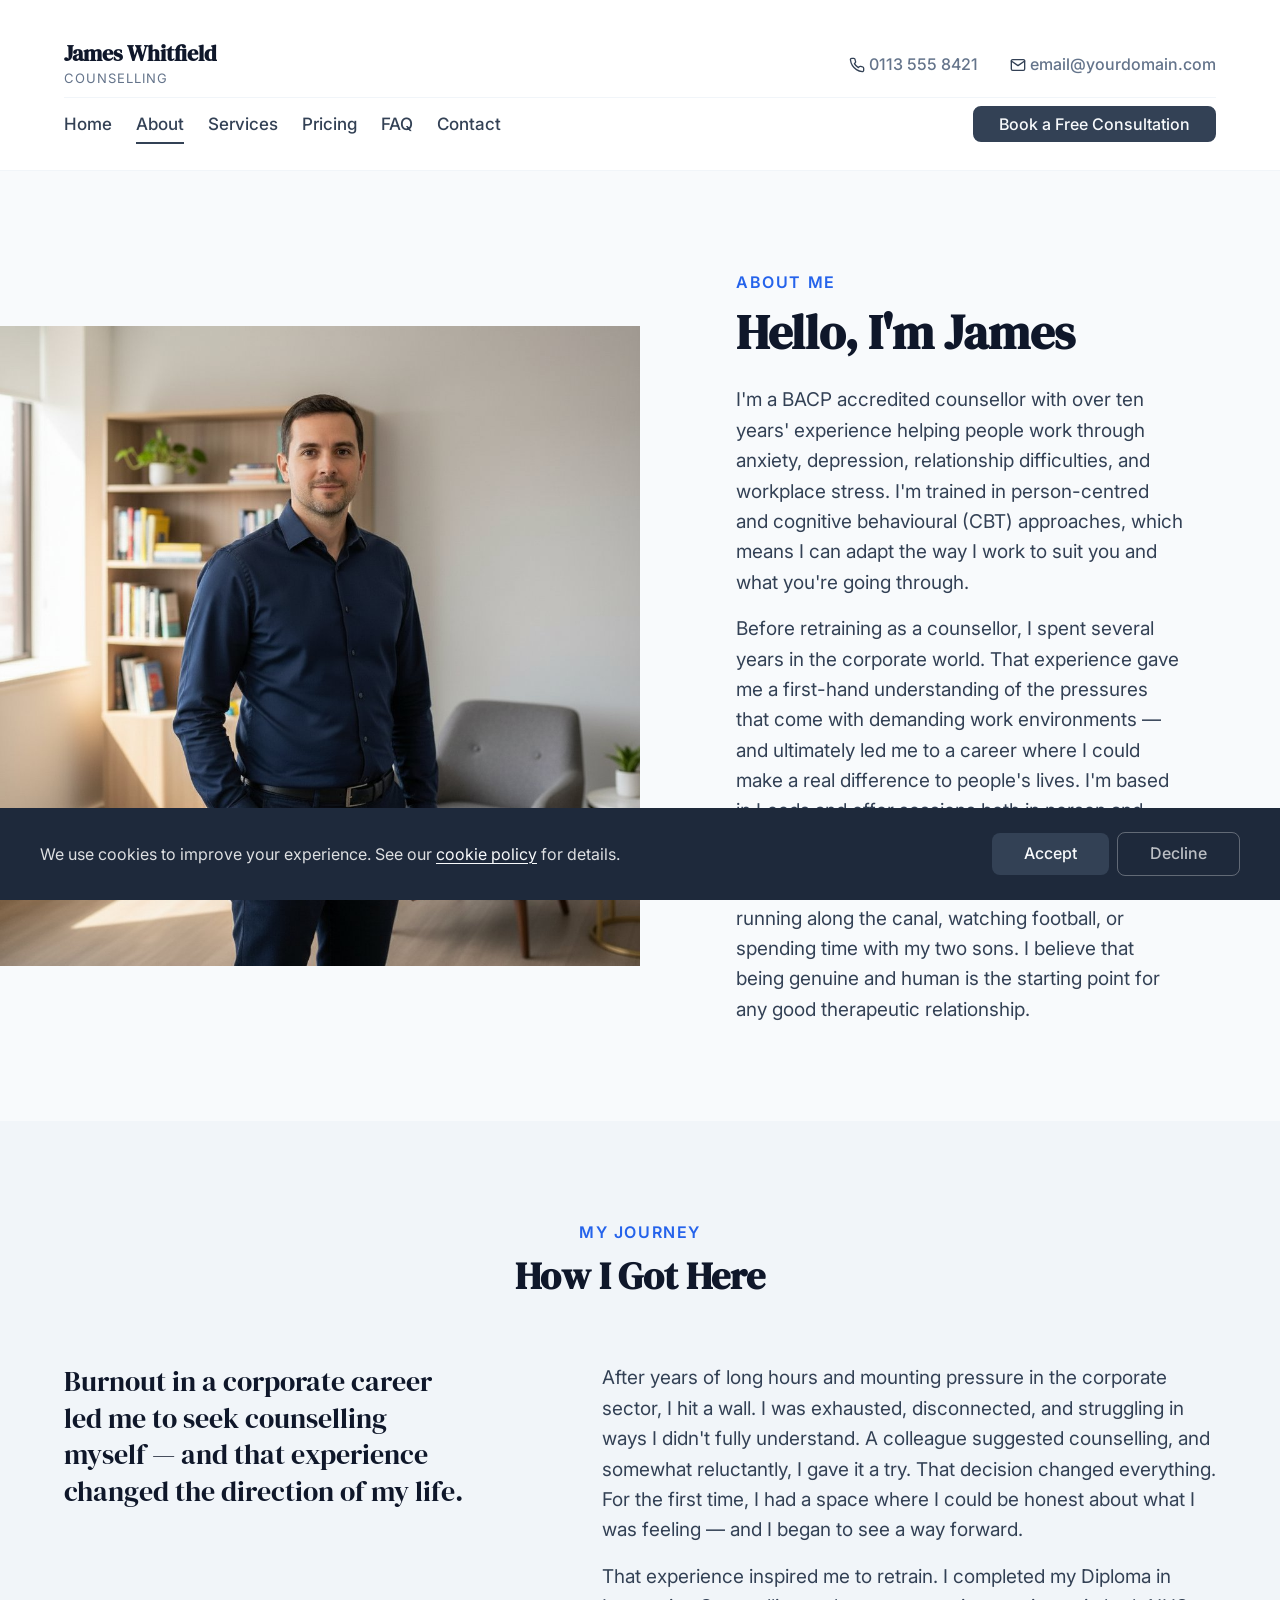
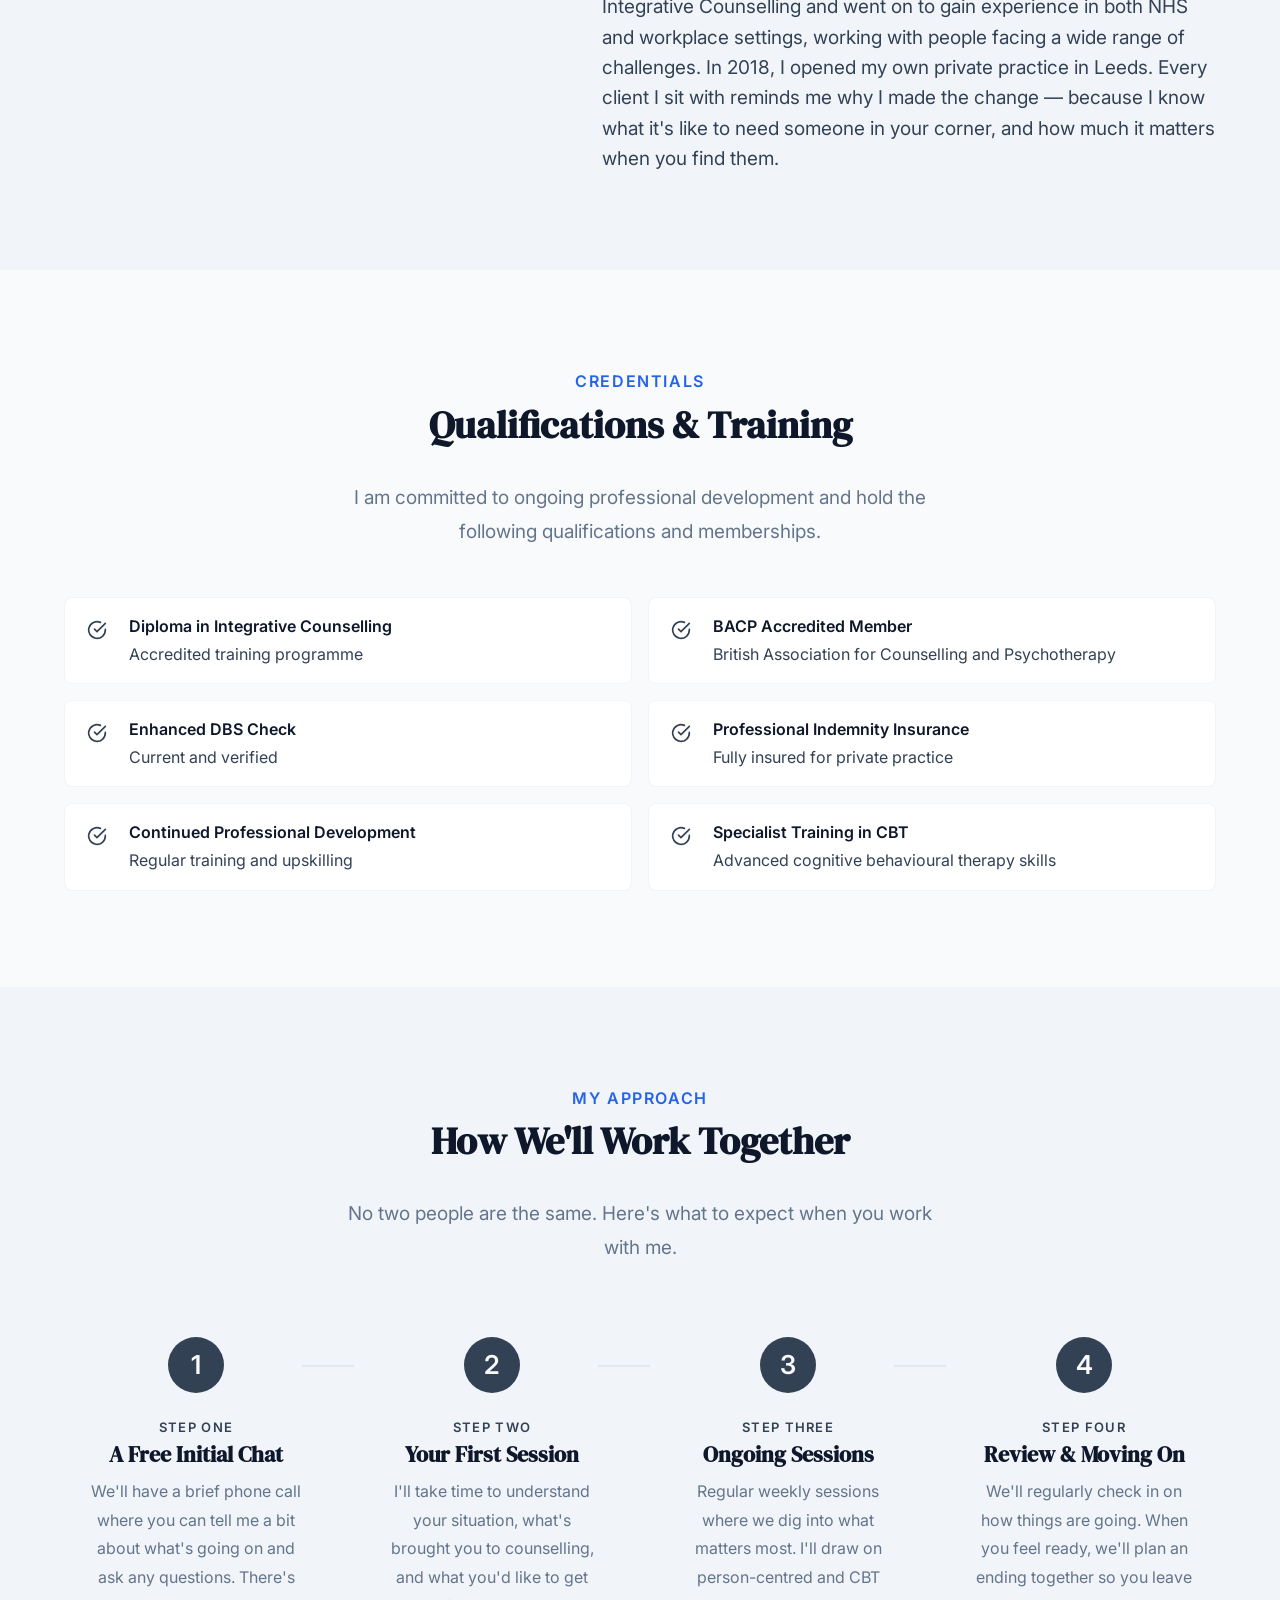
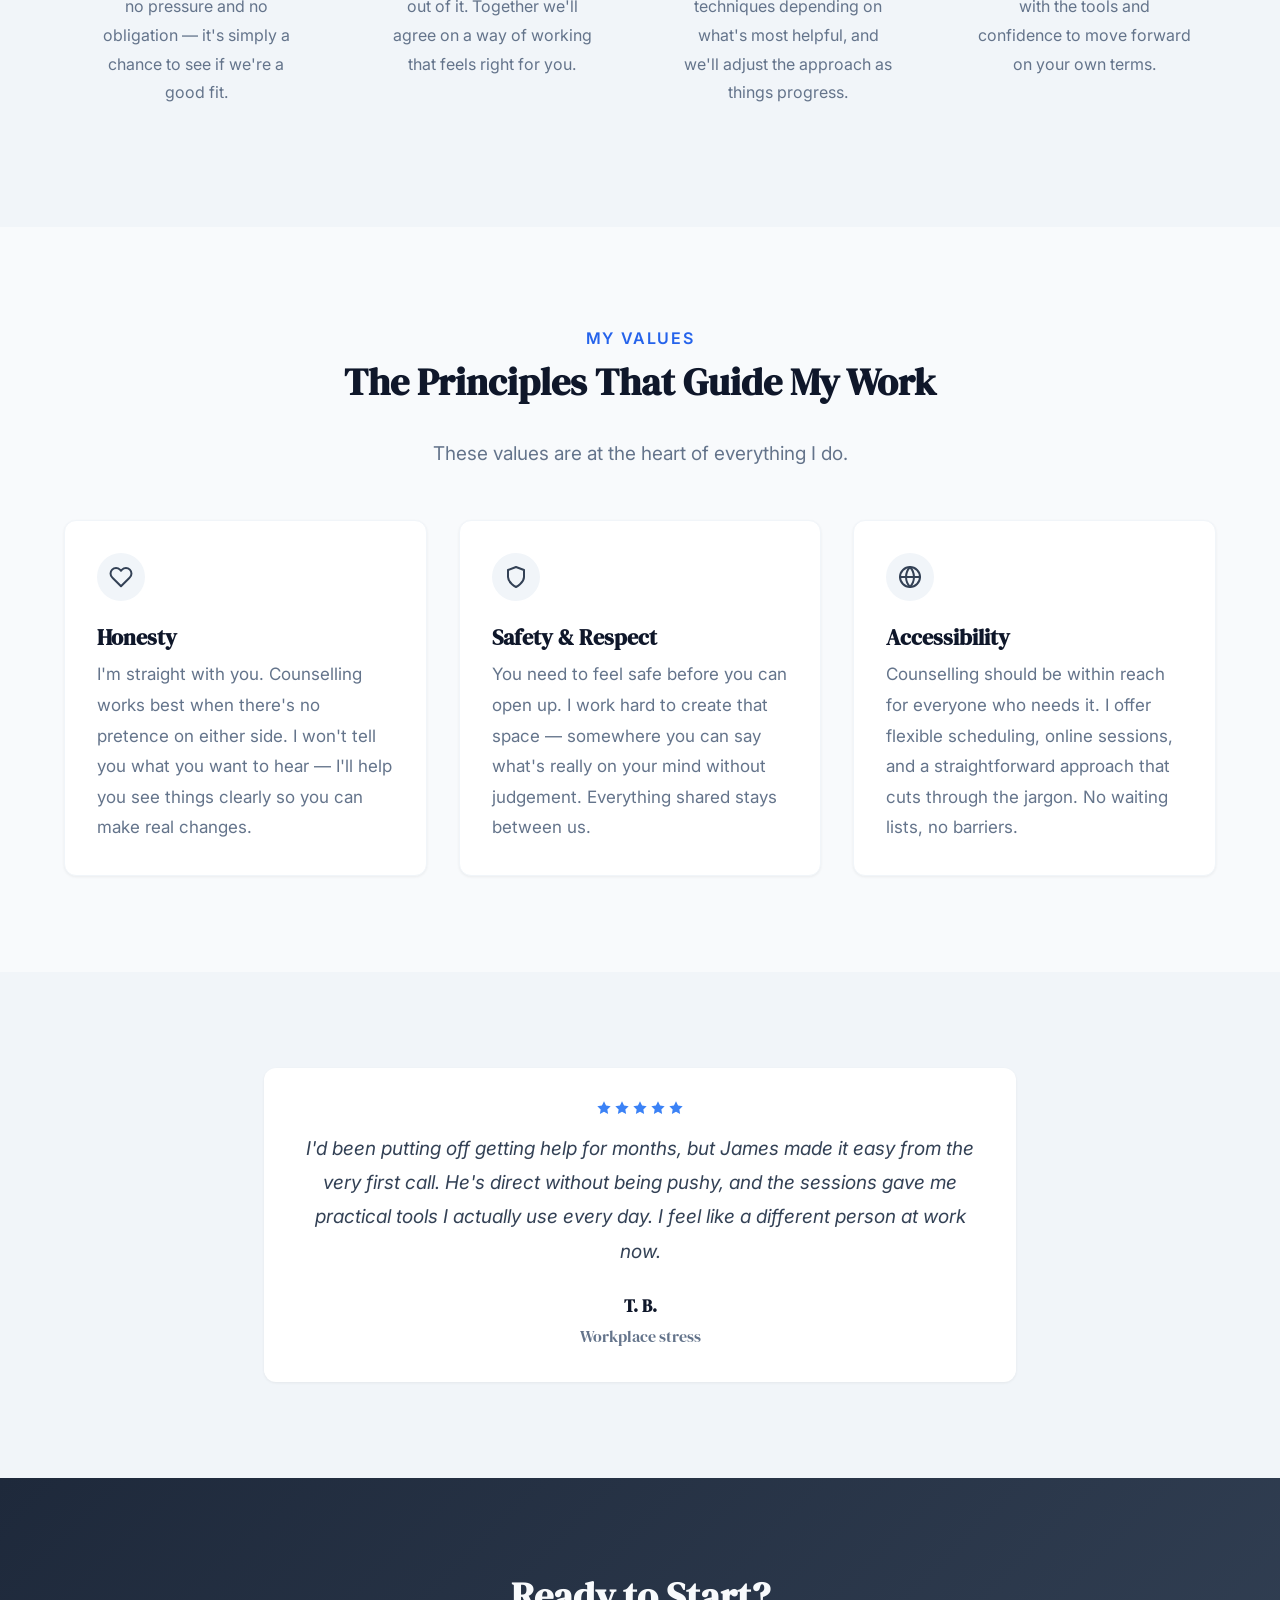
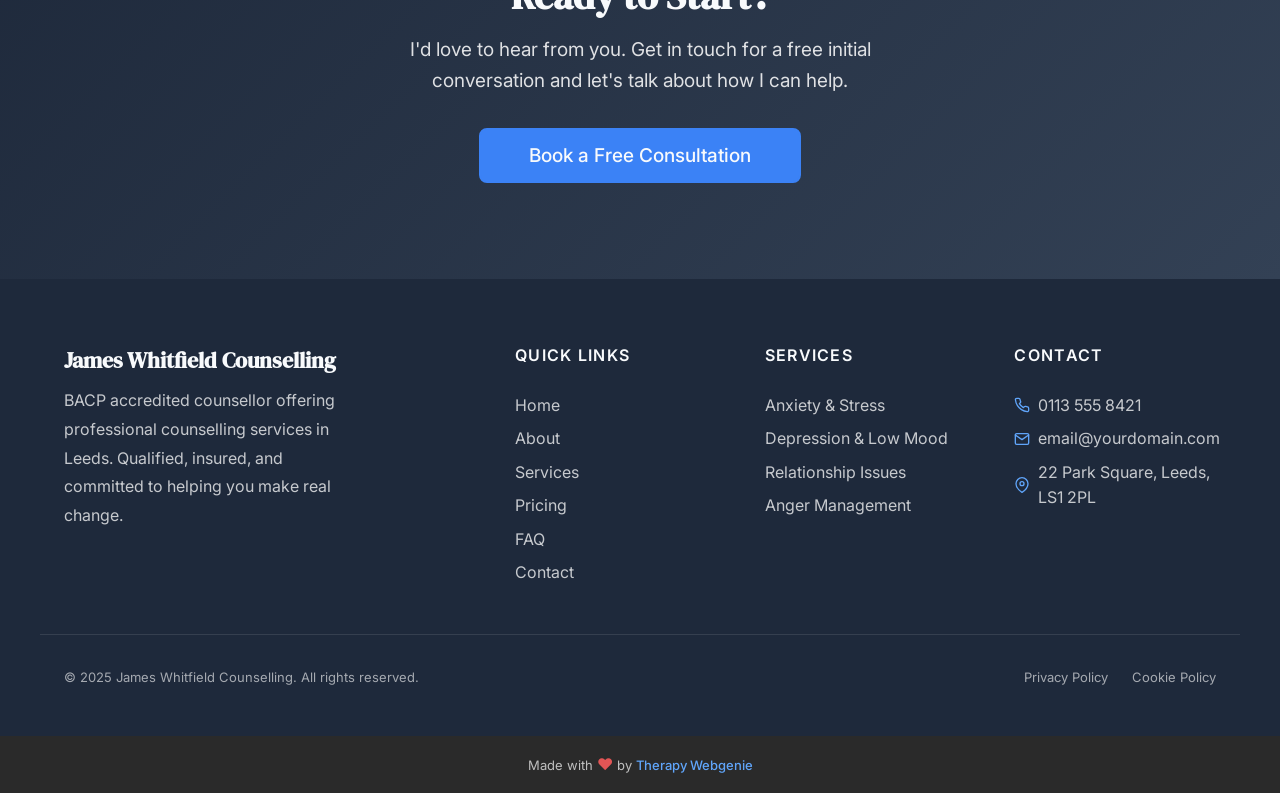
==== commit 509f947d: "Lighter hero overlay, text shadow, steps layout, cookie decline - Hero overlay reduced to 23%/38% so" ====
--- a/about.html
+++ b/about.html
@@ -368,7 +368,7 @@
   <div class="cookie-banner" role="dialog" aria-label="Cookie consent">
     <div class="cookie-banner__inner">
       <p class="cookie-banner__text">We use cookies to improve your experience. See our <a href="cookies-policy.html">cookie policy</a> for details.</p>
-      <button class="cookie-banner__accept">Accept</button>
+      <div class="cookie-banner__buttons"><button class="cookie-banner__accept">Accept</button><button class="cookie-banner__decline">Decline</button></div>
     </div>
   </div>
 
--- a/css/components.css
+++ b/css/components.css
@@ -741,6 +741,8 @@
   padding: var(--space-xs) var(--space-md);
   border-radius: var(--radius-full);
   border: 1px solid var(--color-border);
+  text-align: left;
+  white-space: nowrap;
 }
 
 .hero__ticks svg {
@@ -1571,7 +1573,7 @@
 
 .hero--showcase .hero__content {
   order: 1;
-  max-width: 540px;
+  max-width: 600px;
   padding: 40px;
   border-radius: 20px;
   backdrop-filter: blur(6px);
@@ -1584,7 +1586,7 @@
 }
 
 .hero--showcase .hero__ticks {
-  flex-wrap: nowrap;
+  margin-bottom: 0;
 }
 
 /* --- Dark card (default) --- */
@@ -1607,15 +1609,10 @@
 
 .hero--showcase-dark .hero__ticks li {
   color: rgba(255, 255, 255, 0.9);
-  background-color: rgba(255, 255, 255, 0.1);
-  border-color: rgba(255, 255, 255, 0.2);
-}
-
-/* Left/right cards: strip pill bg/border to keep card compact */
-.hero--showcase-dark:not(.hero--showcase-center) .hero__ticks li {
   background: none;
   border: none;
-  padding: 0;
+  padding: var(--space-xs) 0;
+  border-radius: 0;
 }
 
 .hero--showcase-dark .hero__ticks svg {
@@ -1663,15 +1660,10 @@
 
 .hero--showcase-light .hero__ticks li {
   color: var(--color-text);
-  background-color: rgba(0, 0, 0, 0.06);
-  border-color: rgba(0, 0, 0, 0.1);
-}
-
-/* Left/right cards: strip pill bg/border to keep card compact */
-.hero--showcase-light:not(.hero--showcase-center) .hero__ticks li {
   background: none;
   border: none;
-  padding: 0;
+  padding: var(--space-xs) 0;
+  border-radius: 0;
 }
 
 .hero--showcase-light .hero__ticks svg {
@@ -1762,6 +1754,12 @@
   .hero--showcase .hero__content {
     max-width: 100%;
     padding: 28px;
+  }
+
+  /* Card is full-width on mobile — buttons and ticks can wrap */
+  .hero--showcase .hero__actions,
+  .hero--showcase .hero__ticks {
+    flex-wrap: wrap;
   }
 
   /* Reset alignment on mobile — always left-aligned full-width */
@@ -1863,6 +1861,20 @@
 
 .nav--transparent-dark .nav__toggle {
   border-color: rgba(255, 255, 255, 0.3);
+}
+
+/* Mobile menu resets — overlay has a white background, so restore dark text */
+.nav--transparent-dark .nav__mobile .nav__link {
+  color: var(--color-text);
+}
+
+.nav--transparent-dark .nav__mobile .nav__link:hover,
+.nav--transparent-dark .nav__mobile .nav__link--active {
+  color: var(--color-primary);
+}
+
+.nav--transparent-dark .nav__mobile .nav__toggle-bar {
+  background-color: var(--color-text);
 }
 
 /* Two-tier dark */
@@ -3694,6 +3706,7 @@
 .icon-box--left {
   text-align: left;
   display: flex;
+  align-items: center;
   gap: var(--space-lg);
 }
 
@@ -4711,7 +4724,7 @@
 }
 
 .comparison__card h3 {
-  font-size: var(--text-md);
+  font-size: var(--text-xl);
   margin-bottom: var(--space-lg);
 }
 
@@ -5185,12 +5198,13 @@
    ============================================= */
 .comparison-table {
   width: 100%;
-  border-collapse: collapse;
+  border-collapse: separate;
+  border-spacing: 0;
   background-color: var(--color-surface);
   border-radius: var(--radius-lg);
   overflow: hidden;
   box-shadow: var(--shadow-sm);
-  border: 1px solid var(--color-border-light);
+  border: 2px solid #ccc;
 }
 
 .comparison-table thead th {
@@ -5201,7 +5215,12 @@
   font-weight: var(--font-weight-bold);
   color: var(--color-text-heading);
   text-align: center;
-  border-bottom: 2px solid var(--color-border);
+  border-bottom: 2px solid #ccc;
+  border-right: 1px solid var(--color-border-light);
+}
+
+.comparison-table thead th:last-child {
+  border-right: none;
 }
 
 .comparison-table thead th:first-child {
@@ -5213,7 +5232,12 @@
   font-size: var(--text-sm);
   color: var(--color-text);
   border-bottom: 1px solid var(--color-border-light);
+  border-right: 1px solid var(--color-border-light);
   text-align: center;
+}
+
+.comparison-table tbody td:last-child {
+  border-right: none;
 }
 
 .comparison-table tbody td:first-child {
@@ -5706,6 +5730,64 @@
   background: rgba(255, 255, 255, 0.25);
 }
 
+/* =============================================
+   VIDEO EMBED
+   Responsive 16:9 wrapper for iframe videos.
+   ============================================= */
+.video-embed {
+  position: relative;
+  padding-bottom: 56.25%;
+  height: 0;
+  overflow: hidden;
+  border-radius: var(--radius-lg);
+  box-shadow: var(--shadow-md);
+}
+
+.video-embed iframe {
+  position: absolute;
+  top: 0;
+  left: 0;
+  width: 100%;
+  height: 100%;
+  border: 0;
+  border-radius: var(--radius-lg);
+}
+
+/* =============================================
+   VIDEO SPLIT
+   Optional centered header across both columns,
+   then text left + video right. Stacks on mobile.
+   ============================================= */
+.video-split {
+  display: grid;
+  grid-template-columns: 1fr;
+  gap: var(--space-2xl);
+  align-items: center;
+}
+
+.video-split__header {
+  text-align: center;
+}
+
+.video-split__header h2 {
+  margin-bottom: var(--space-sm);
+}
+
+.video-split__content p {
+  color: var(--color-text-light);
+  line-height: var(--line-height-relaxed);
+}
+
+@media (min-width: 768px) {
+  .video-split {
+    grid-template-columns: 1fr 1fr;
+  }
+
+  .video-split__header {
+    grid-column: 1 / -1;
+  }
+}
+
 /* --- Back to Top --- */
 .back-to-top {
   position: fixed;
@@ -5976,6 +6058,7 @@
   font-size: var(--text-sm);
   line-height: var(--line-height-relaxed);
   color: rgba(255, 255, 255, 0.85);
+  margin-bottom: 0;
 }
 
 .cookie-banner__text a {
@@ -5999,6 +6082,30 @@
 
 .cookie-banner__accept:hover {
   background: var(--color-primary-dark);
+}
+
+.cookie-banner__decline {
+  background: transparent;
+  color: rgba(255, 255, 255, 0.7);
+  padding: var(--space-sm) var(--space-xl);
+  border-radius: var(--radius-md);
+  font-size: var(--text-sm);
+  font-weight: var(--font-weight-medium);
+  cursor: pointer;
+  border: 1px solid rgba(255, 255, 255, 0.3);
+  white-space: nowrap;
+  transition: color var(--transition-fast), border-color var(--transition-fast);
+}
+
+.cookie-banner__decline:hover {
+  color: var(--color-text-inverse);
+  border-color: rgba(255, 255, 255, 0.6);
+}
+
+.cookie-banner__buttons {
+  display: flex;
+  gap: var(--space-sm);
+  align-items: center;
 }
 
 @media (min-width: 768px) {
--- a/css/theme.css
+++ b/css/theme.css
@@ -40,3 +40,9 @@
   --font-heading: 'DM Serif Display', Georgia, 'Times New Roman', serif;
   --font-body: 'Inter', -apple-system, BlinkMacSystemFont, 'Segoe UI', Roboto, sans-serif;
 }
+
+/* Hero text shadow for lighter overlay */
+.hero__heading,
+.hero__text {
+  text-shadow: 0 1px 4px rgba(0, 0, 0, 0.35);
+}
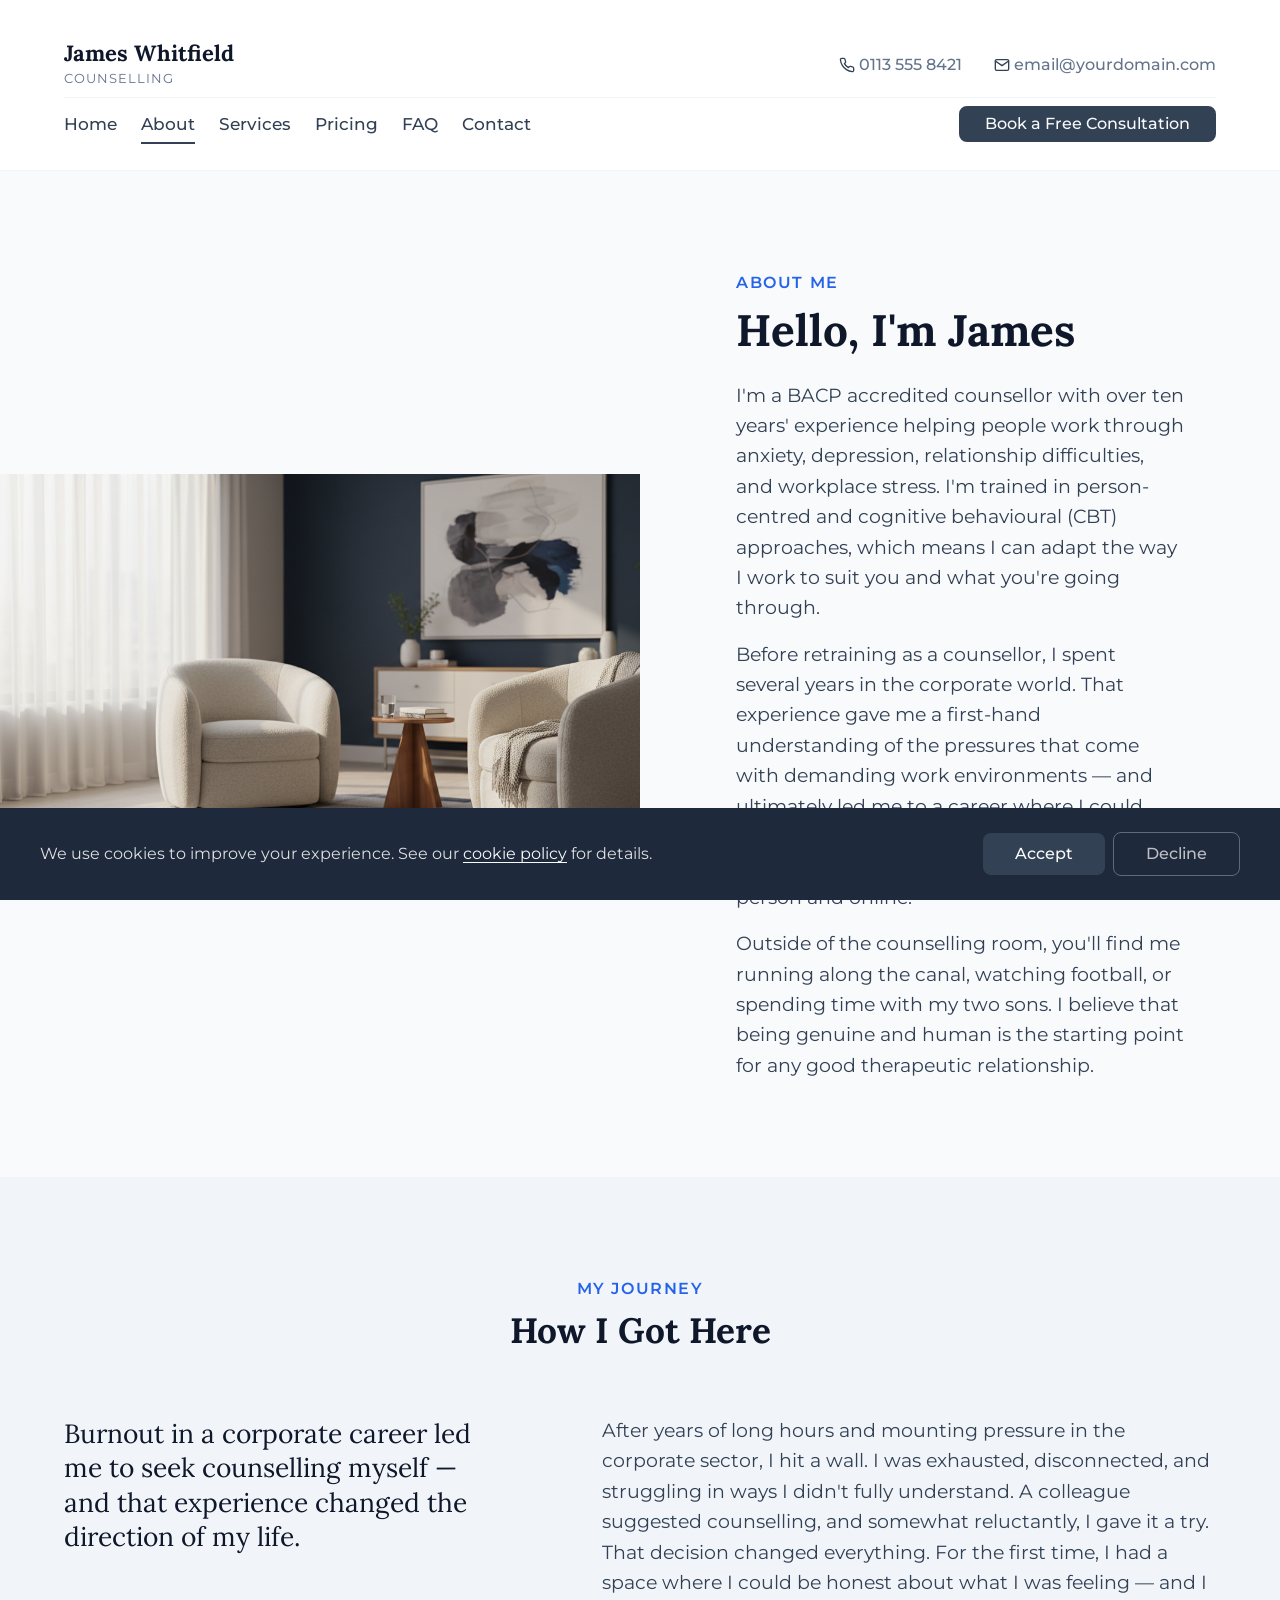
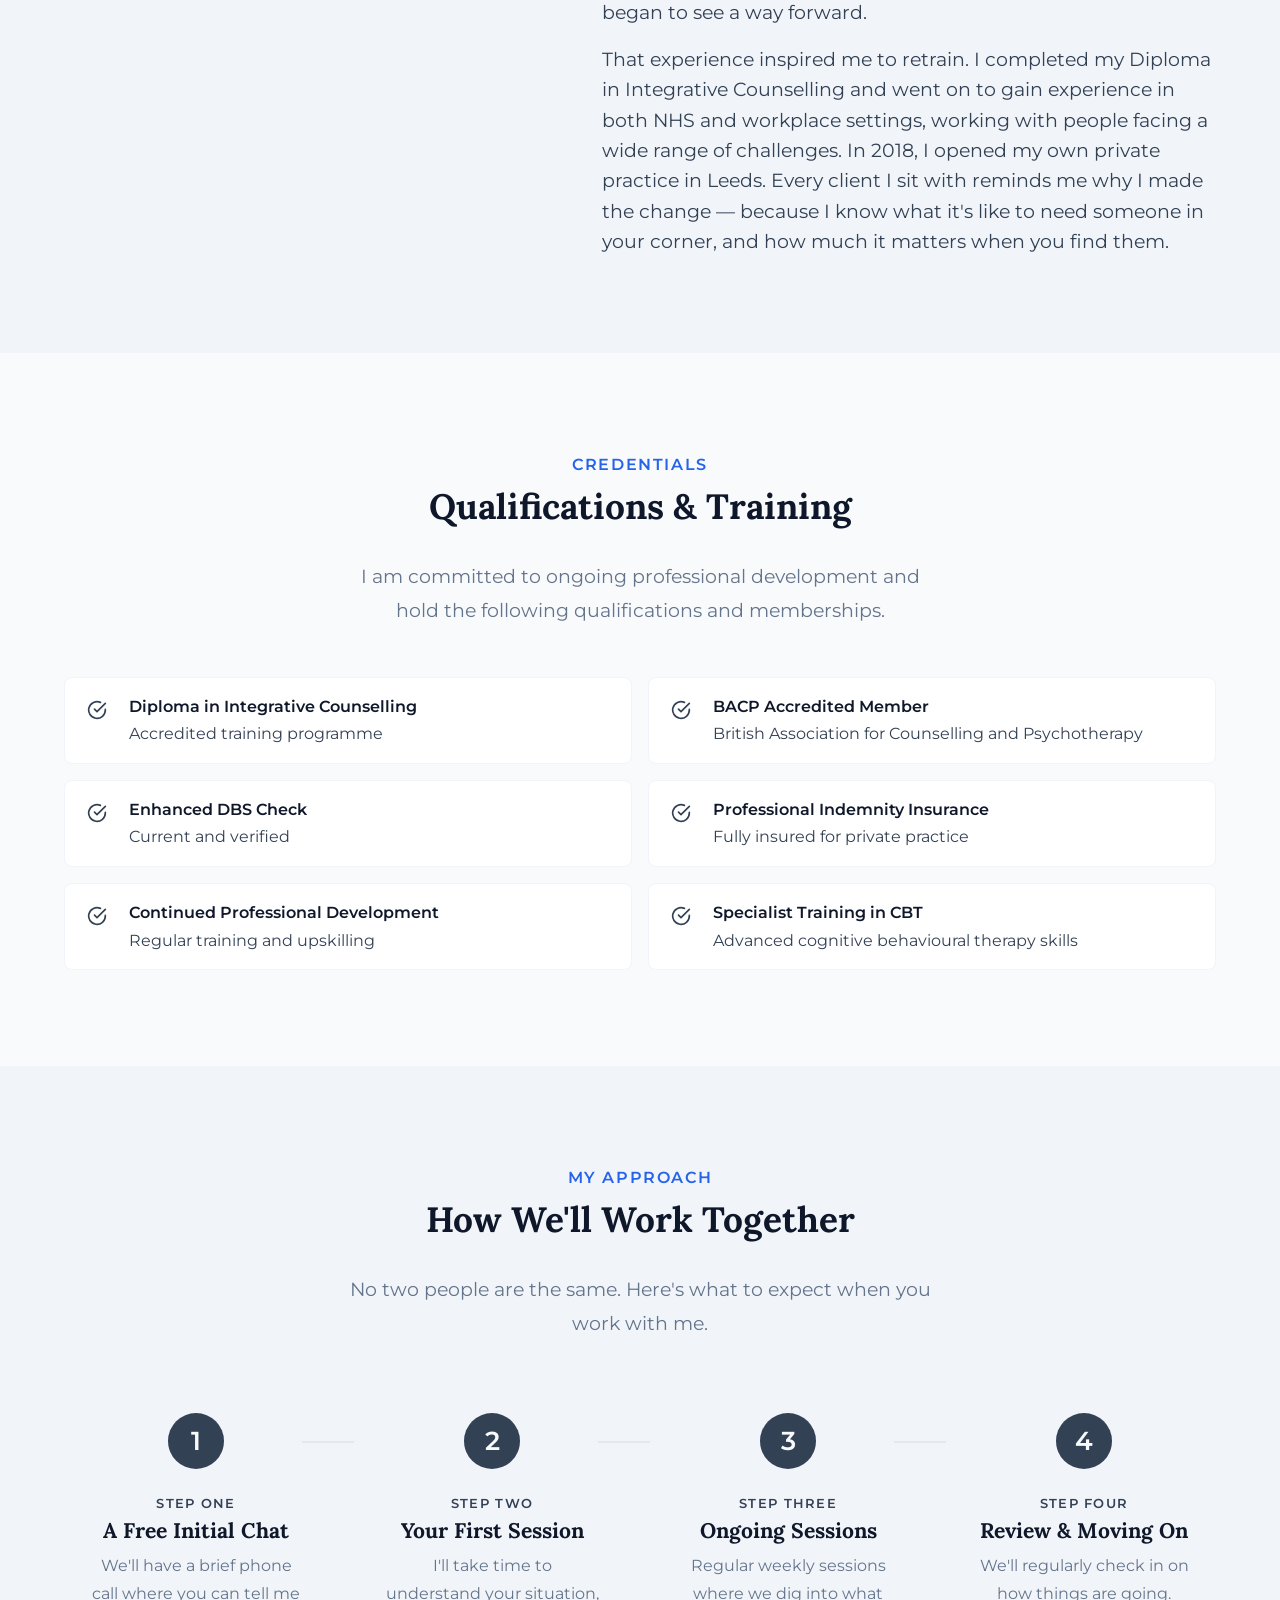
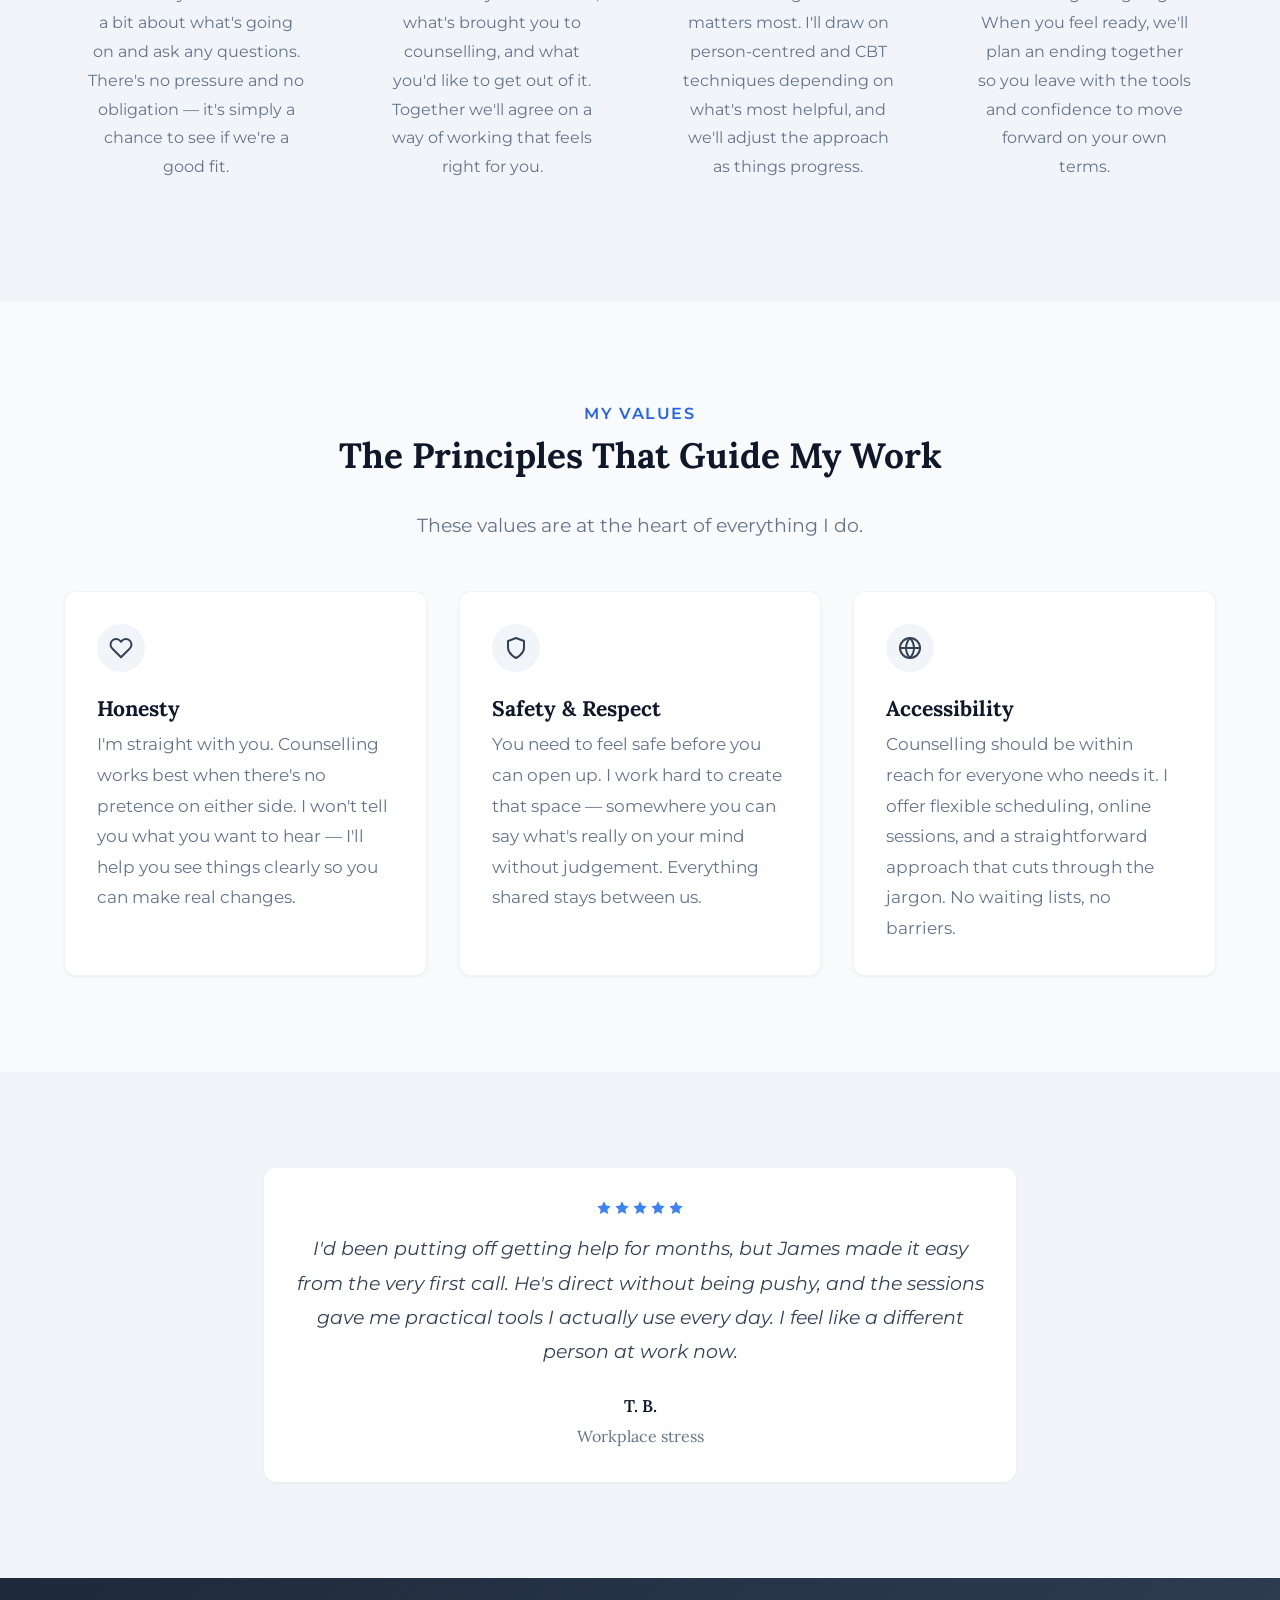
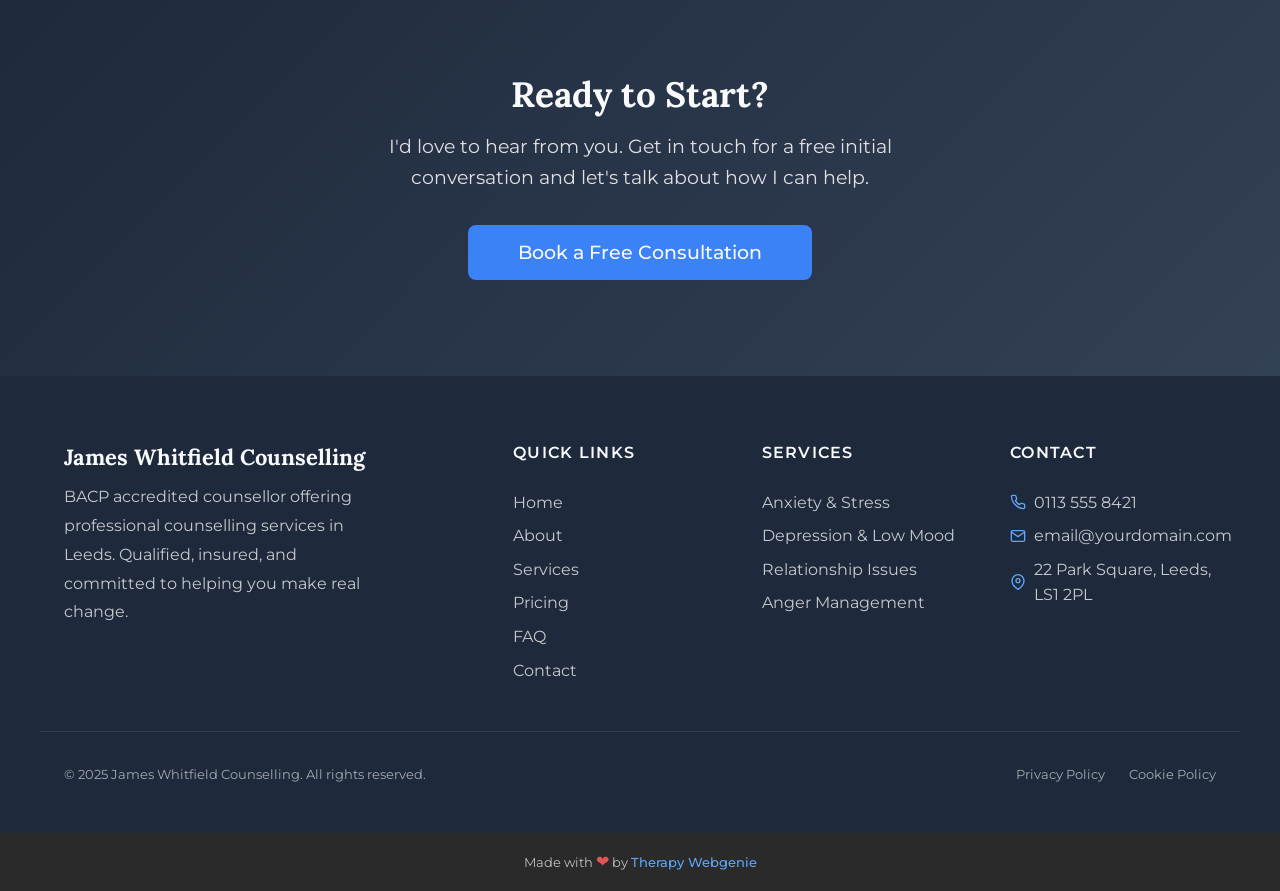
==== commit 4b1f3b5e: "Switch about page portrait to background-image for full-bleed coverage Co-Authored-By: Claude Opus 4" ====
--- a/about.html
+++ b/about.html
@@ -97,8 +97,7 @@
     <!-- SECTION: about-hero -->
     <section class="about-hero">
       <div class="container about-hero__inner">
-        <div class="about-hero__image-wrap">
-          <img src="images/about-portrait.jpg" alt="James Whitfield, counsellor at James Whitfield Counselling" class="about-hero__image" width="600" height="800" style="max-height: 100vh;">
+        <div class="about-hero__image-wrap" style="background-image: url('images/about-portrait.jpg');" role="img" aria-label="James Whitfield, counsellor at James Whitfield Counselling">
         </div>
         <div class="about-hero__content">
           <span class="section-label">About Me</span>
--- a/css/components.css
+++ b/css/components.css
@@ -1046,6 +1046,9 @@
   order: 1;
   width: 100%;
   min-height: 300px;
+  background-size: cover;
+  background-position: center;
+  background-repeat: no-repeat;
 }
 
 .hero--half .hero__image-placeholder,
@@ -1982,6 +1985,15 @@
   align-items: center;
 }
 
+.intro__image-wrap {
+  background-size: cover;
+  background-position: center;
+  background-repeat: no-repeat;
+  border-radius: var(--radius-lg);
+  overflow: hidden;
+  min-height: 400px;
+}
+
 .intro__image {
   width: 100%;
   aspect-ratio: 3 / 4;
@@ -2479,6 +2491,13 @@
 .about-hero h1,
 .about-hero h2 {
   margin-bottom: var(--space-lg);
+}
+
+.about-hero__image-wrap {
+  background-size: cover;
+  background-position: center;
+  background-repeat: no-repeat;
+  min-height: 400px;
 }
 
 .about-hero__image {
@@ -3468,6 +3487,58 @@
   .two-col-text__columns {
     grid-template-columns: 1fr 1fr;
     gap: var(--space-2xl);
+  }
+}
+
+/* =============================================
+   CONTENT: STORY TEXT
+   Centred header spanning full width, then a
+   two-column layout: large pull-quote (left)
+   and regular body text (right).
+   ============================================= */
+.story-text {
+  max-width: var(--container-wide);
+  margin: 0 auto;
+}
+
+.story-text__header {
+  text-align: center;
+  margin-bottom: var(--space-2xl);
+}
+
+.story-text__body {
+  display: grid;
+  grid-template-columns: 1fr;
+  gap: var(--space-xl);
+  align-items: start;
+}
+
+.story-text__quote {
+  font-family: var(--font-heading);
+  font-size: var(--text-xl);
+  font-weight: 400;
+  line-height: 1.4;
+  font-style: italic;
+  color: var(--color-text-heading);
+}
+
+.story-text__content p {
+  color: var(--color-text-light);
+  line-height: var(--line-height-relaxed);
+}
+
+.story-text__content p + p {
+  margin-top: var(--space-md);
+}
+
+@media (min-width: 768px) {
+  .story-text__header {
+    margin-bottom: var(--space-3xl);
+  }
+
+  .story-text__body {
+    grid-template-columns: 1fr 1.5fr;
+    gap: var(--space-3xl);
   }
 }
 
--- a/css/theme.css
+++ b/css/theme.css
@@ -1,11 +1,11 @@
 /* =============================================
    THEME: Clean Slate
-   Modern, sharp — professional counselling
-   Font Pairing: Corporate (DM Serif Display + Inter)
+   Modern, sharp — tech, SaaS, digital agencies
+   Font Pairing: Editorial (Lora + Montserrat)
    ============================================= */
 
 /* --- Google Fonts --- */
-@import url('https://fonts.googleapis.com/css2?family=DM+Serif+Display:wght@400&family=Inter:wght@400;500;600&display=swap');
+@import url('https://fonts.googleapis.com/css2?family=Lora:ital,wght@0,400;0,600;0,700;1,400&family=Montserrat:wght@400;500;600&display=swap');
 
 /* --- Theme Variables --- */
 :root {
@@ -37,12 +37,23 @@
   --color-error: #EF4444;
 
   /* Typography */
-  --font-heading: 'DM Serif Display', Georgia, 'Times New Roman', serif;
-  --font-body: 'Inter', -apple-system, BlinkMacSystemFont, 'Segoe UI', Roboto, sans-serif;
+  --font-heading: 'Lora', Georgia, 'Times New Roman', serif;
+  --font-body: 'Montserrat', -apple-system, BlinkMacSystemFont, 'Segoe UI', Roboto, sans-serif;
+
+  /* Size overrides for Lora + Montserrat */
+  --text-h1-desktop: 2.75rem;
+  --text-h2-desktop: 2.2rem;
+  --text-h3-desktop: 1.65rem;
 }
 
-/* Hero text shadow for lighter overlay */
-.hero__heading,
-.hero__text {
-  text-shadow: 0 1px 4px rgba(0, 0, 0, 0.35);
+/* Contact page heading overrides */
+.contact-info h2,
+.contact-form-wrap .card h2 {
+  font-size: var(--text-xl);
 }
+
+/* Testimonial star centering */
+.text-center .testimonial__stars,
+.testimonial--standalone .testimonial__stars {
+  justify-content: center;
+}
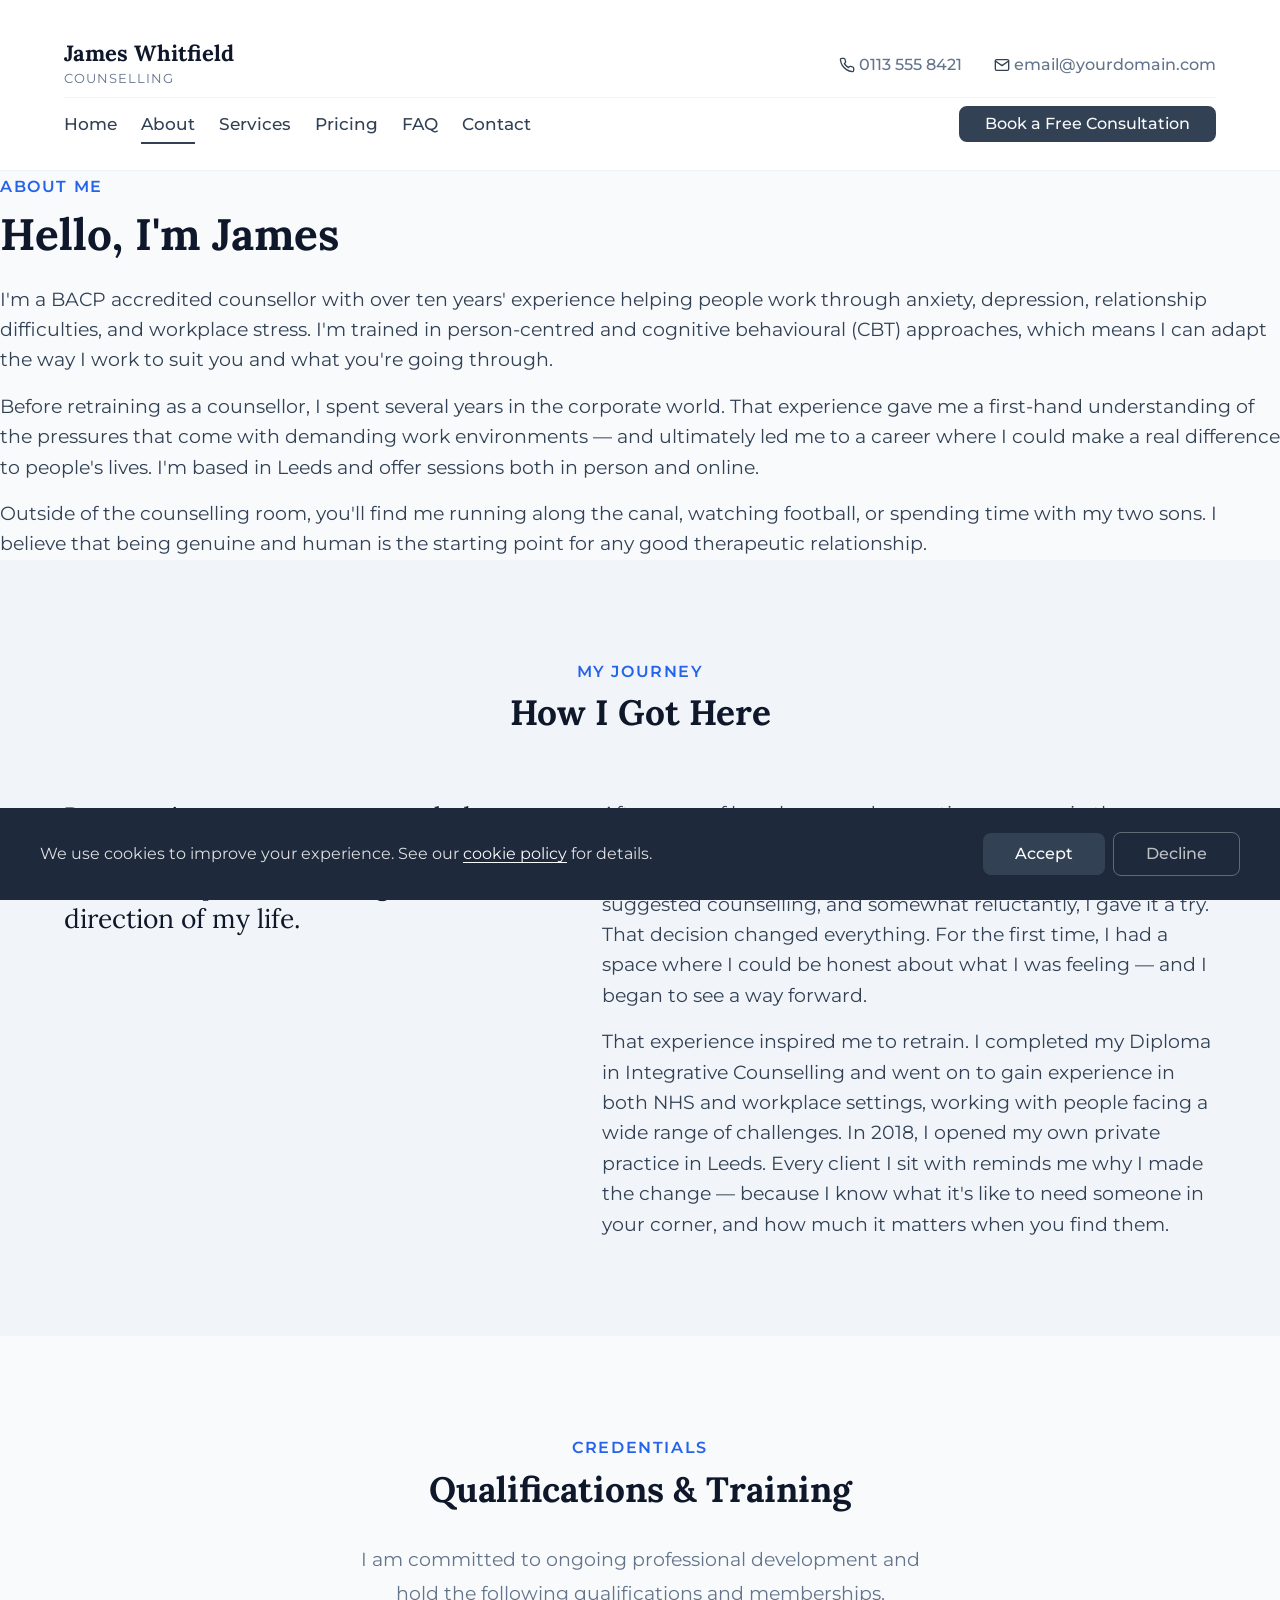
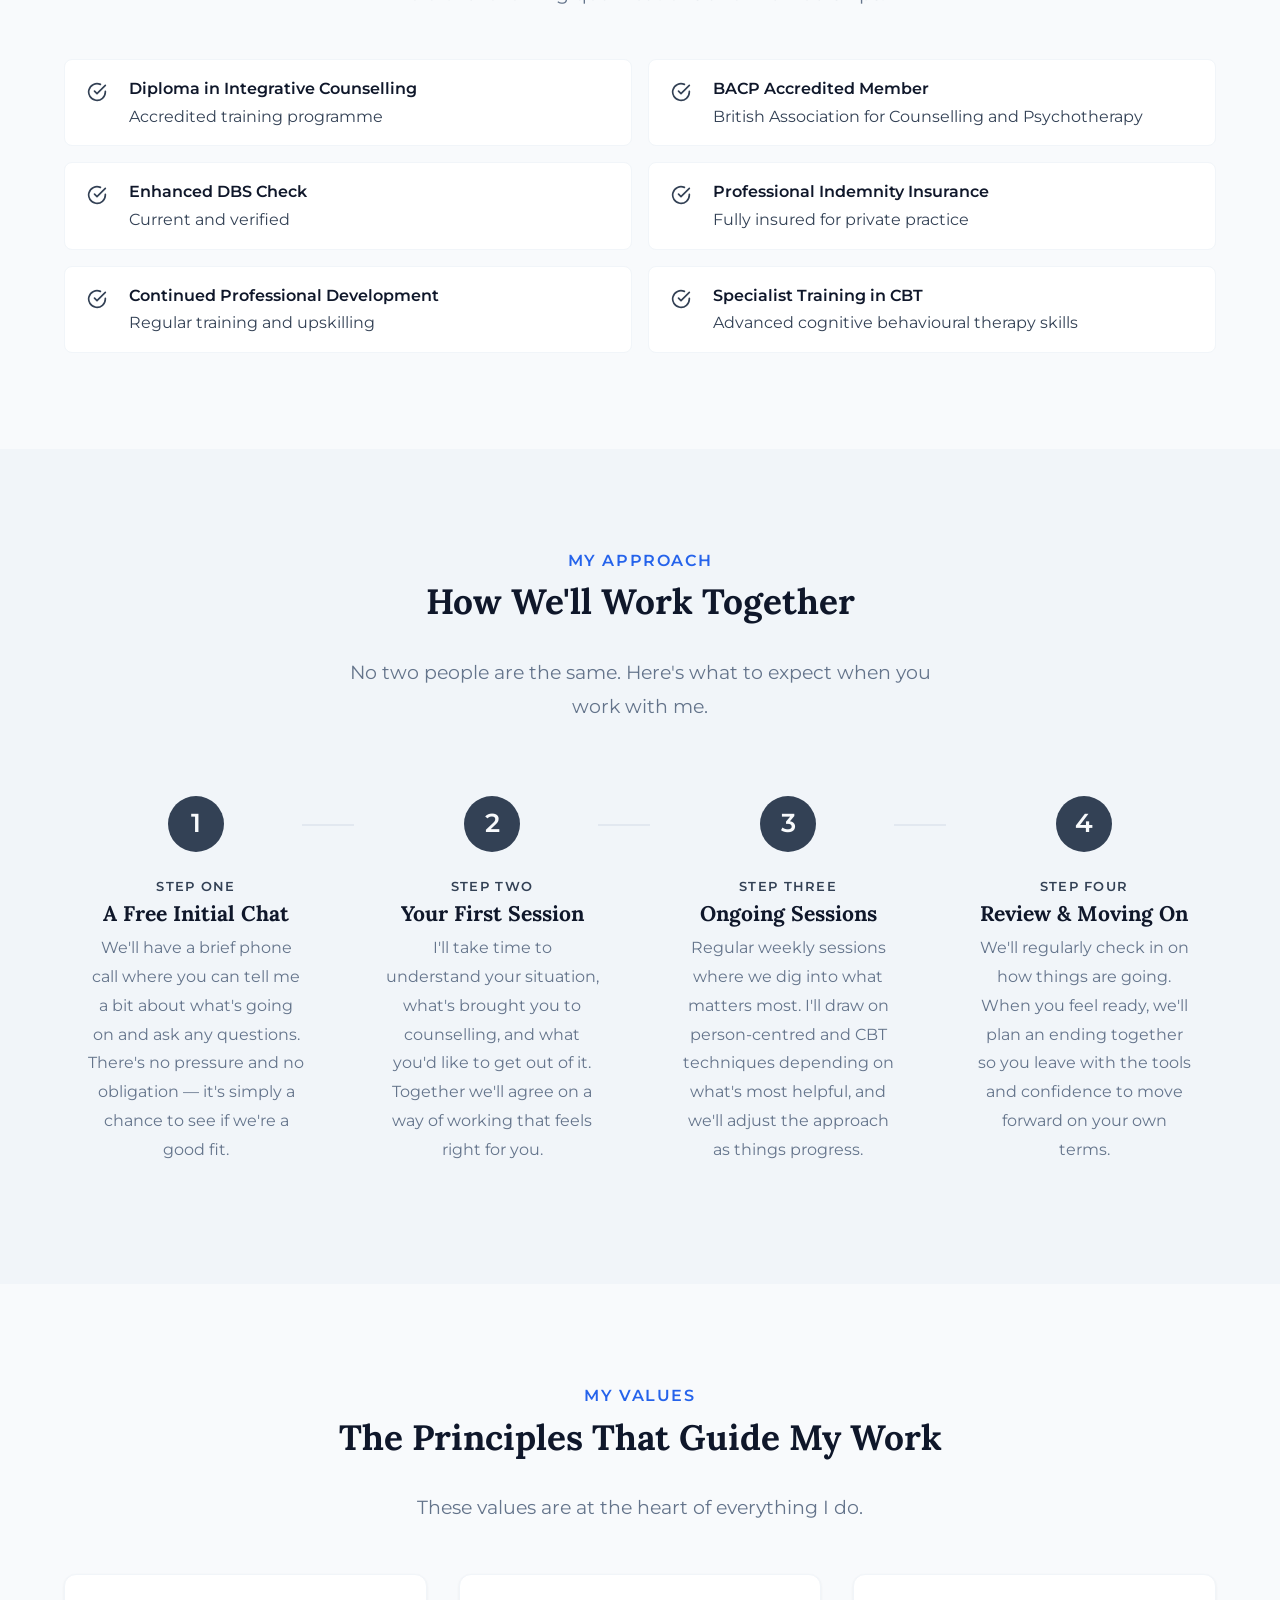
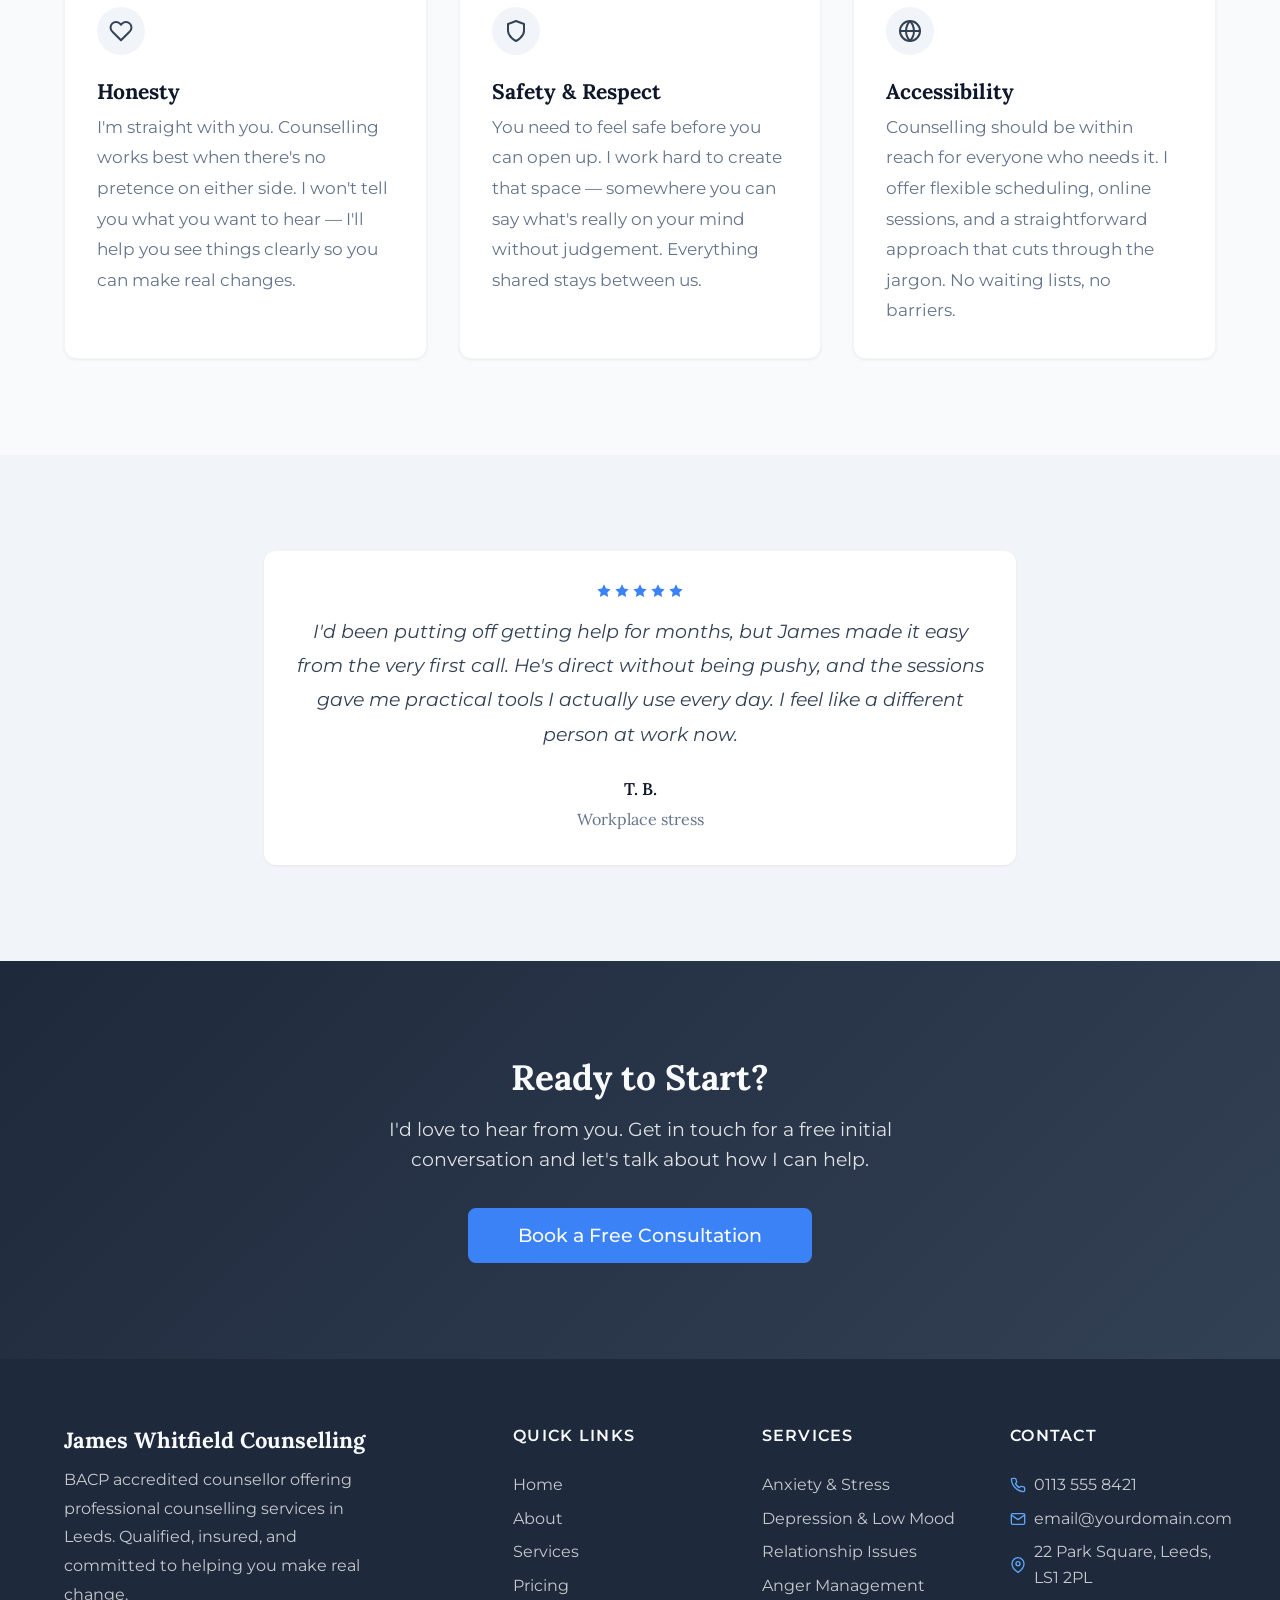
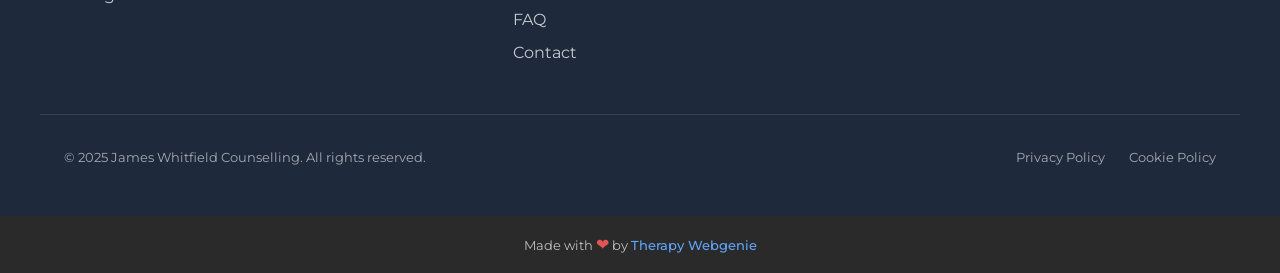
==== commit 5f63a40c: "Change about page top section from about-hero to about-split-third Co-Authored-By: Claude Opus 4.6 (" ====
--- a/about.html
+++ b/about.html
@@ -96,8 +96,8 @@
 
     <!-- SECTION: about-hero -->
     <section class="about-hero">
-      <div class="container about-hero__inner">
-        <div class="about-hero__image-wrap" style="background-image: url('images/about-portrait.jpg');" role="img" aria-label="James Whitfield, counsellor at James Whitfield Counselling">
+      <div class="container about-split-third__inner">
+        <div class="about-split-third__image-wrap" style="background-image: url('images/about-portrait.jpg');" role="img" aria-label="James Whitfield, counsellor at James Whitfield Counselling">
         </div>
         <div class="about-hero__content">
           <span class="section-label">About Me</span>
--- a/css/components.css
+++ b/css/components.css
@@ -2485,7 +2485,7 @@
   display: grid;
   grid-template-columns: 1fr;
   gap: var(--space-2xl);
-  align-items: center;
+  align-items: stretch;
 }
 
 .about-hero h1,
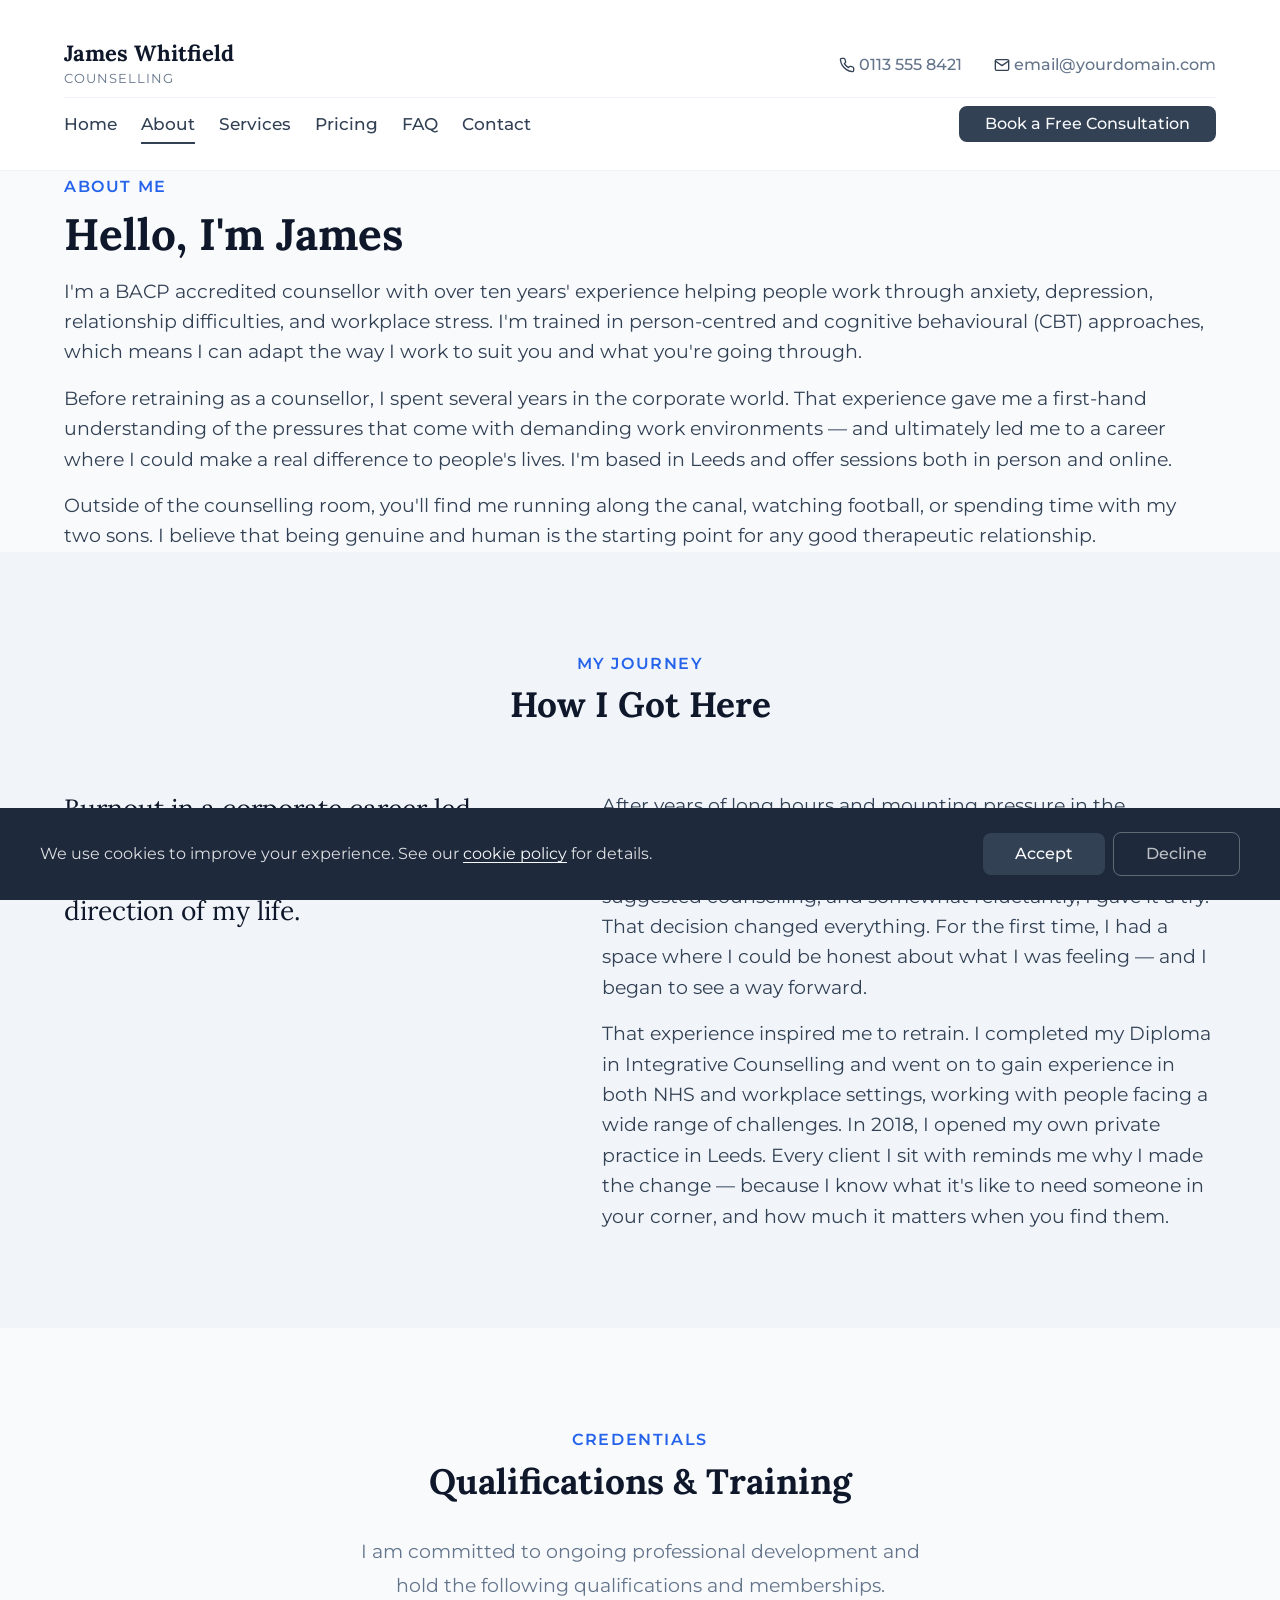
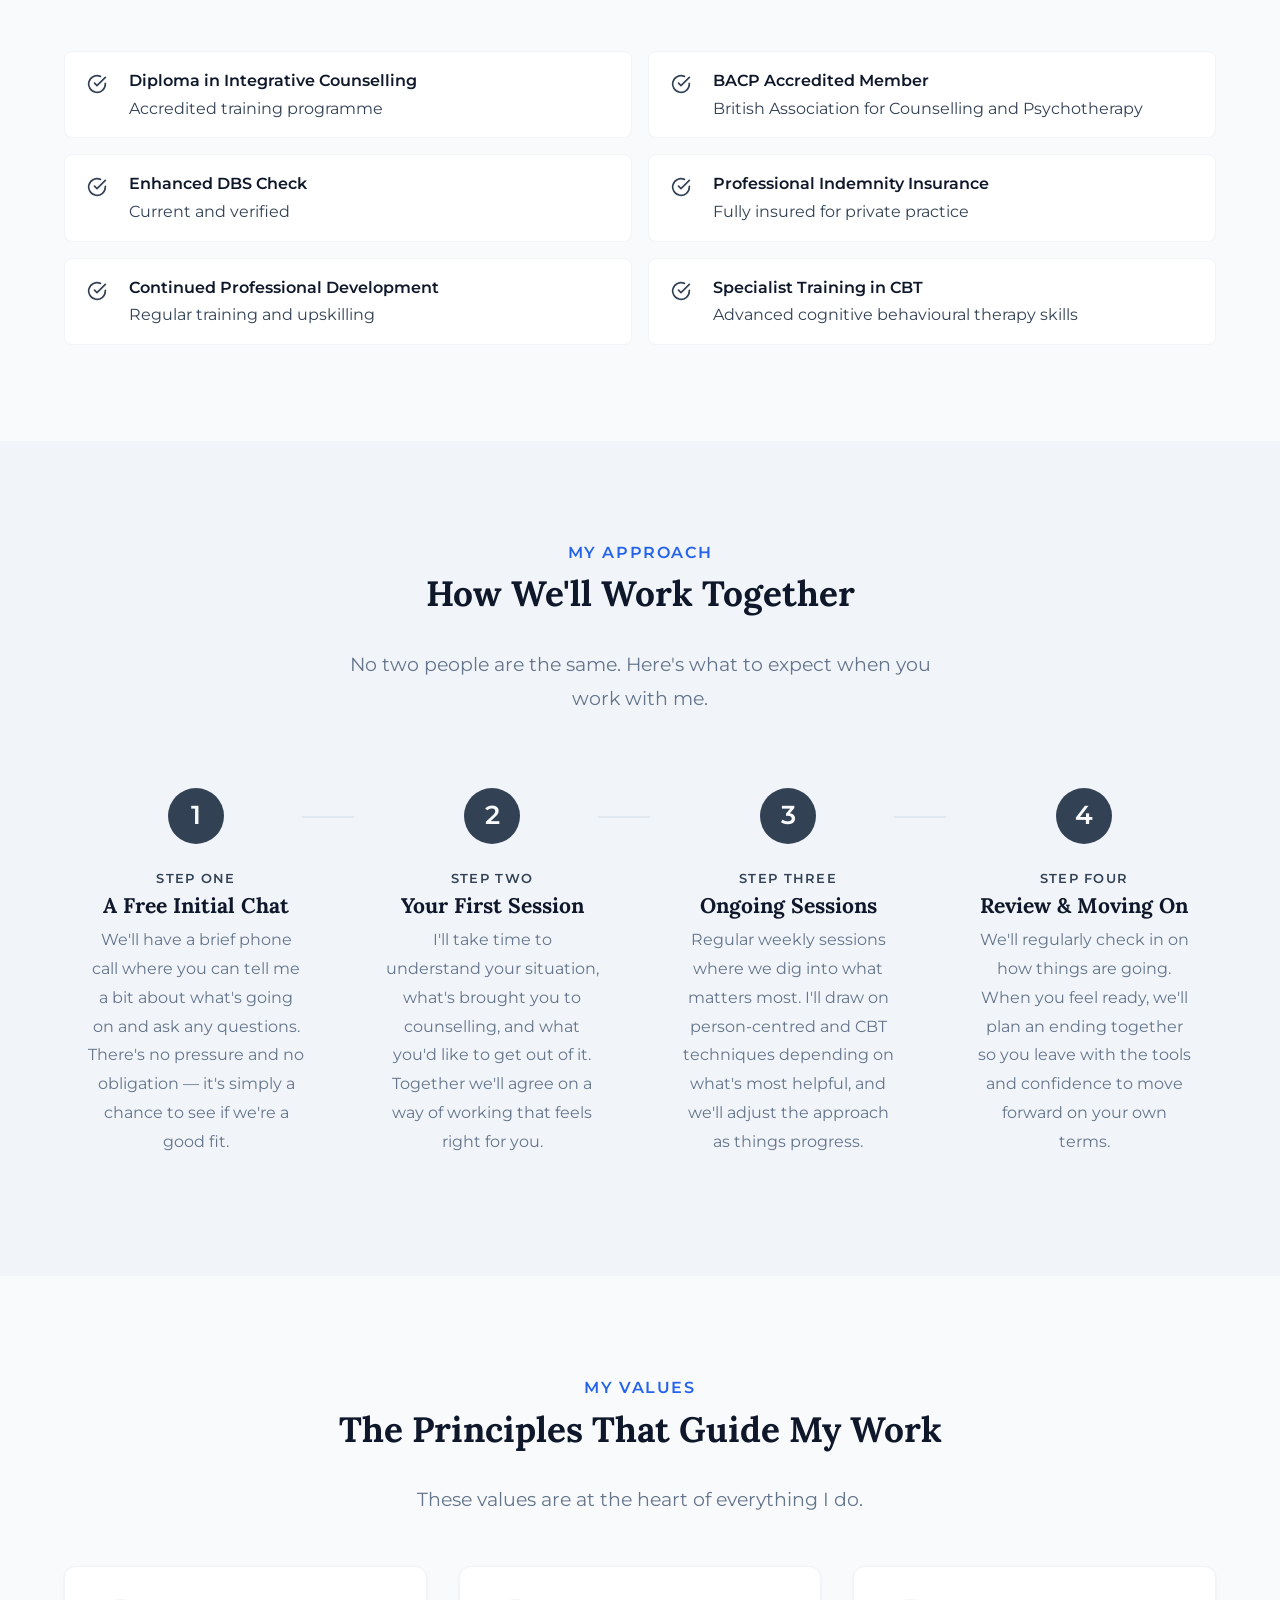
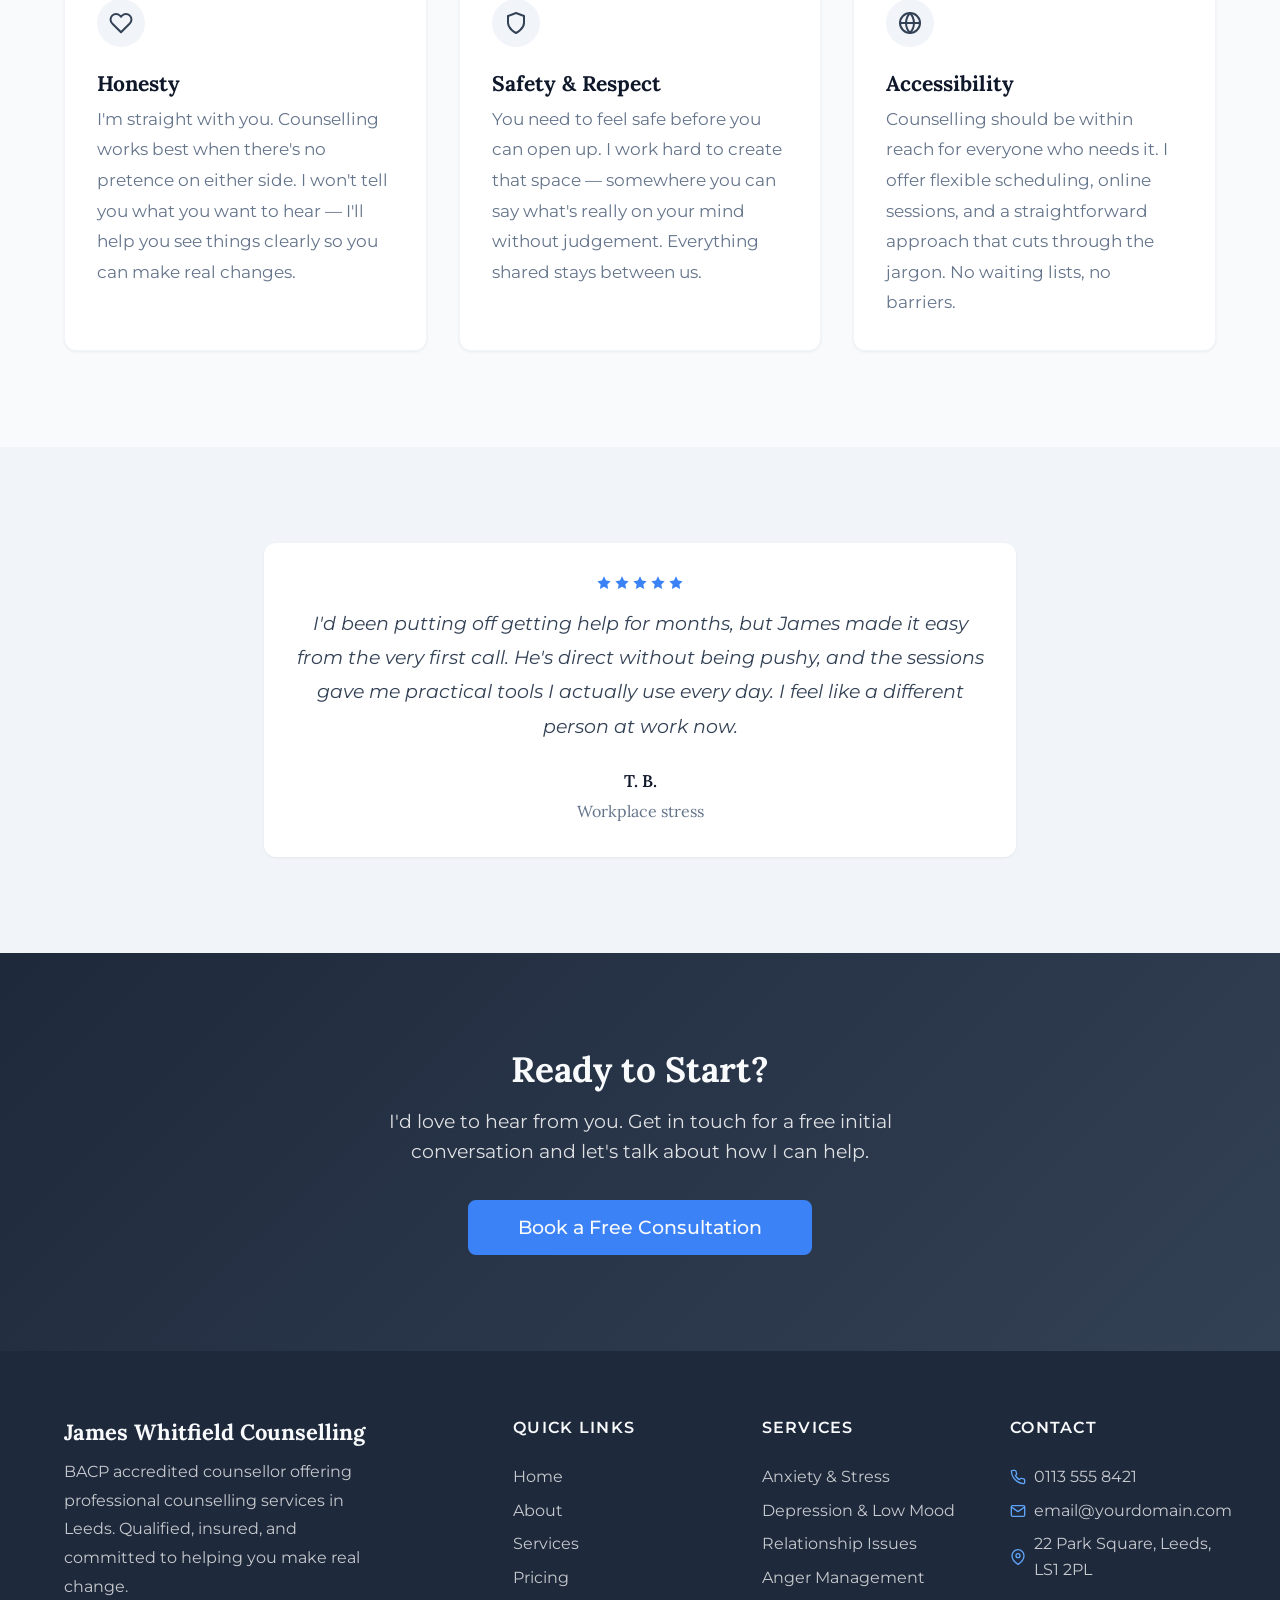
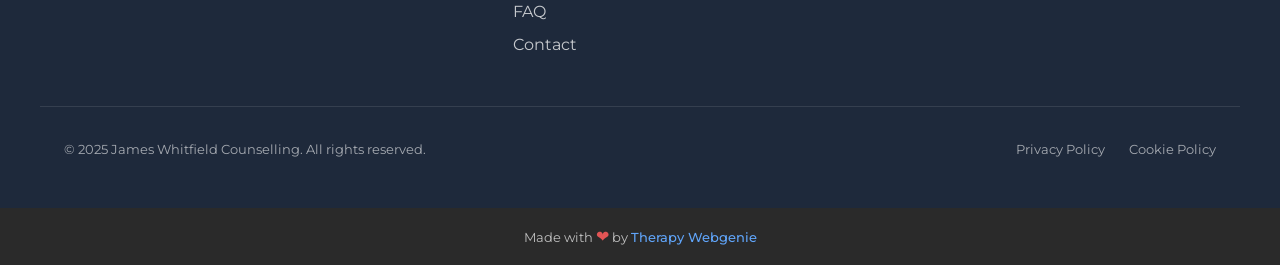
==== commit 77e747ce: "Fix about-split-third: update section wrapper and text content classes Co-Authored-By: Claude Opus 4" ====
--- a/about.html
+++ b/about.html
@@ -95,11 +95,11 @@
   <main id="main">
 
     <!-- SECTION: about-hero -->
-    <section class="about-hero">
+    <section class="about-split-third">
       <div class="container about-split-third__inner">
         <div class="about-split-third__image-wrap" style="background-image: url('images/about-portrait.jpg');" role="img" aria-label="James Whitfield, counsellor at James Whitfield Counselling">
         </div>
-        <div class="about-hero__content">
+        <div class="about-split-third__text">
           <span class="section-label">About Me</span>
           <h1>Hello, I'm James</h1>
           <p>I'm a BACP accredited counsellor with over ten years' experience helping people work through anxiety, depression, relationship difficulties, and workplace stress. I'm trained in person-centred and cognitive behavioural (CBT) approaches, which means I can adapt the way I work to suit you and what you're going through.</p>
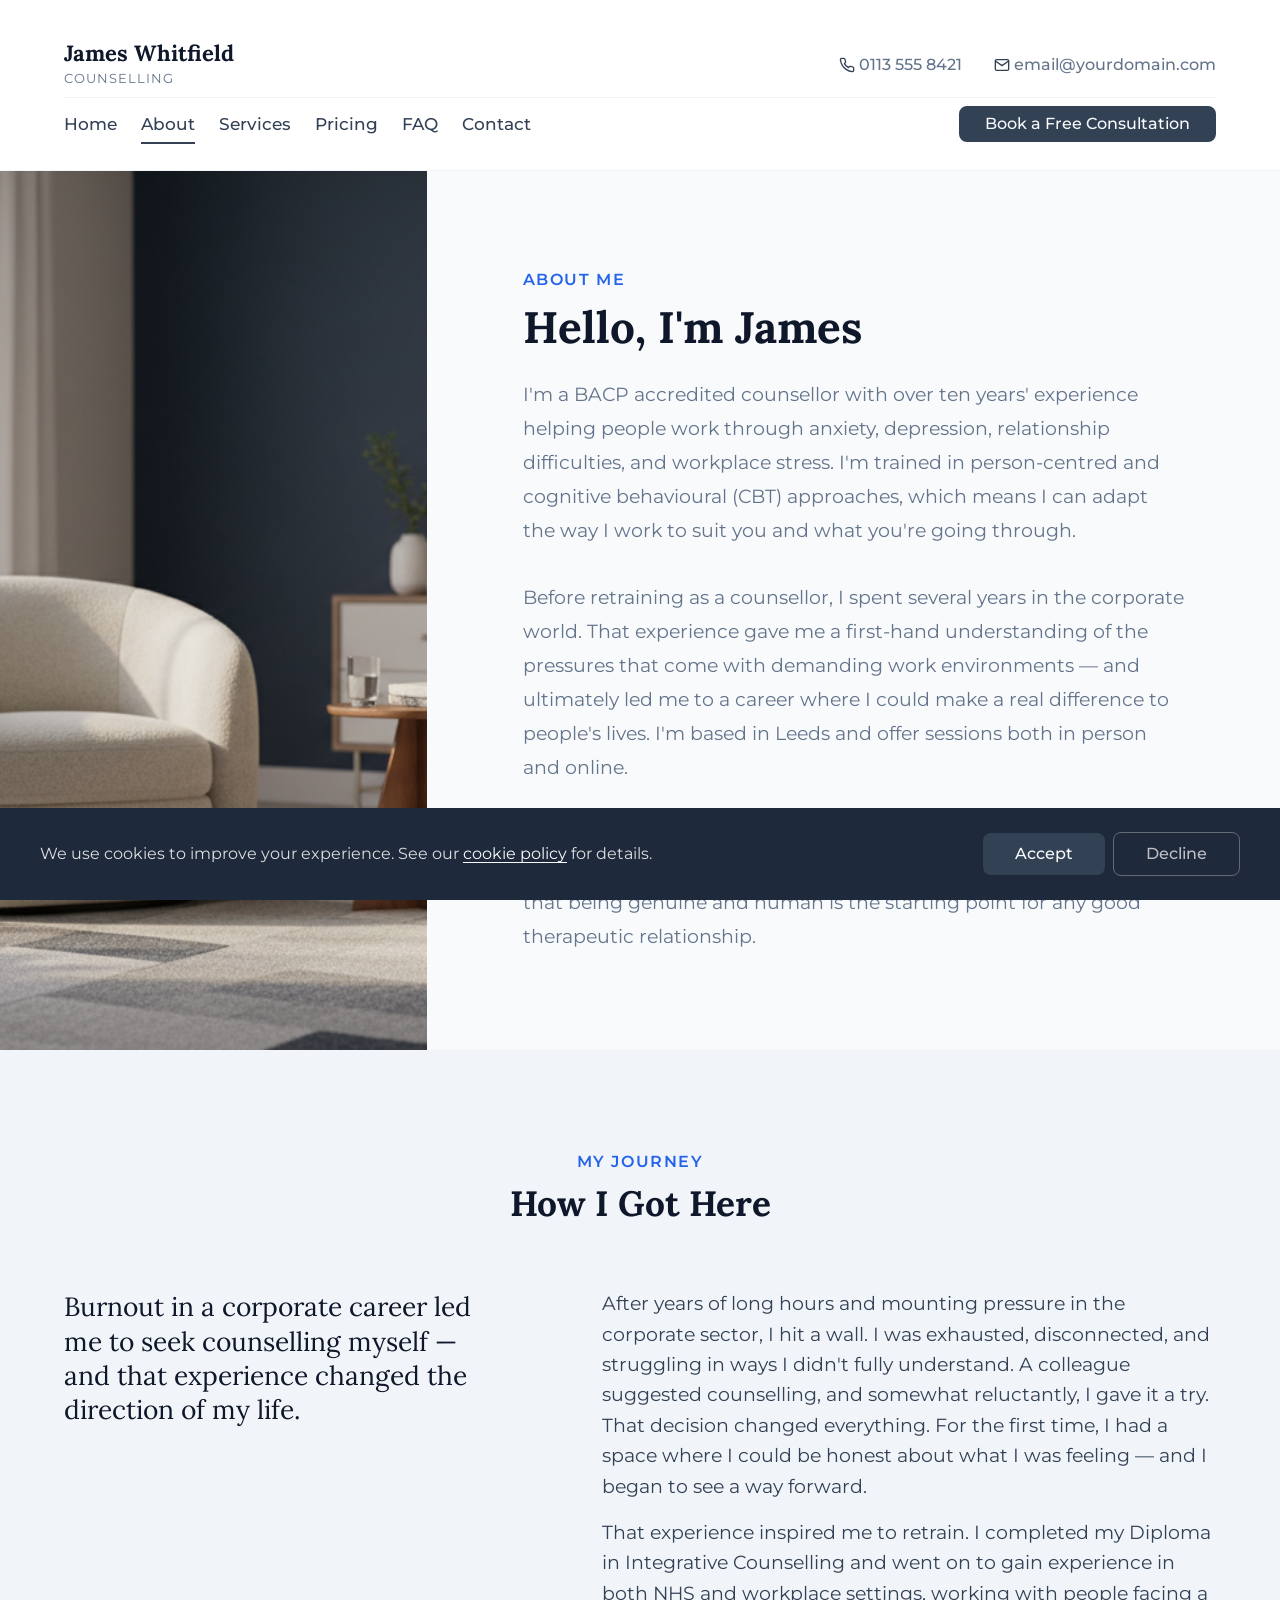
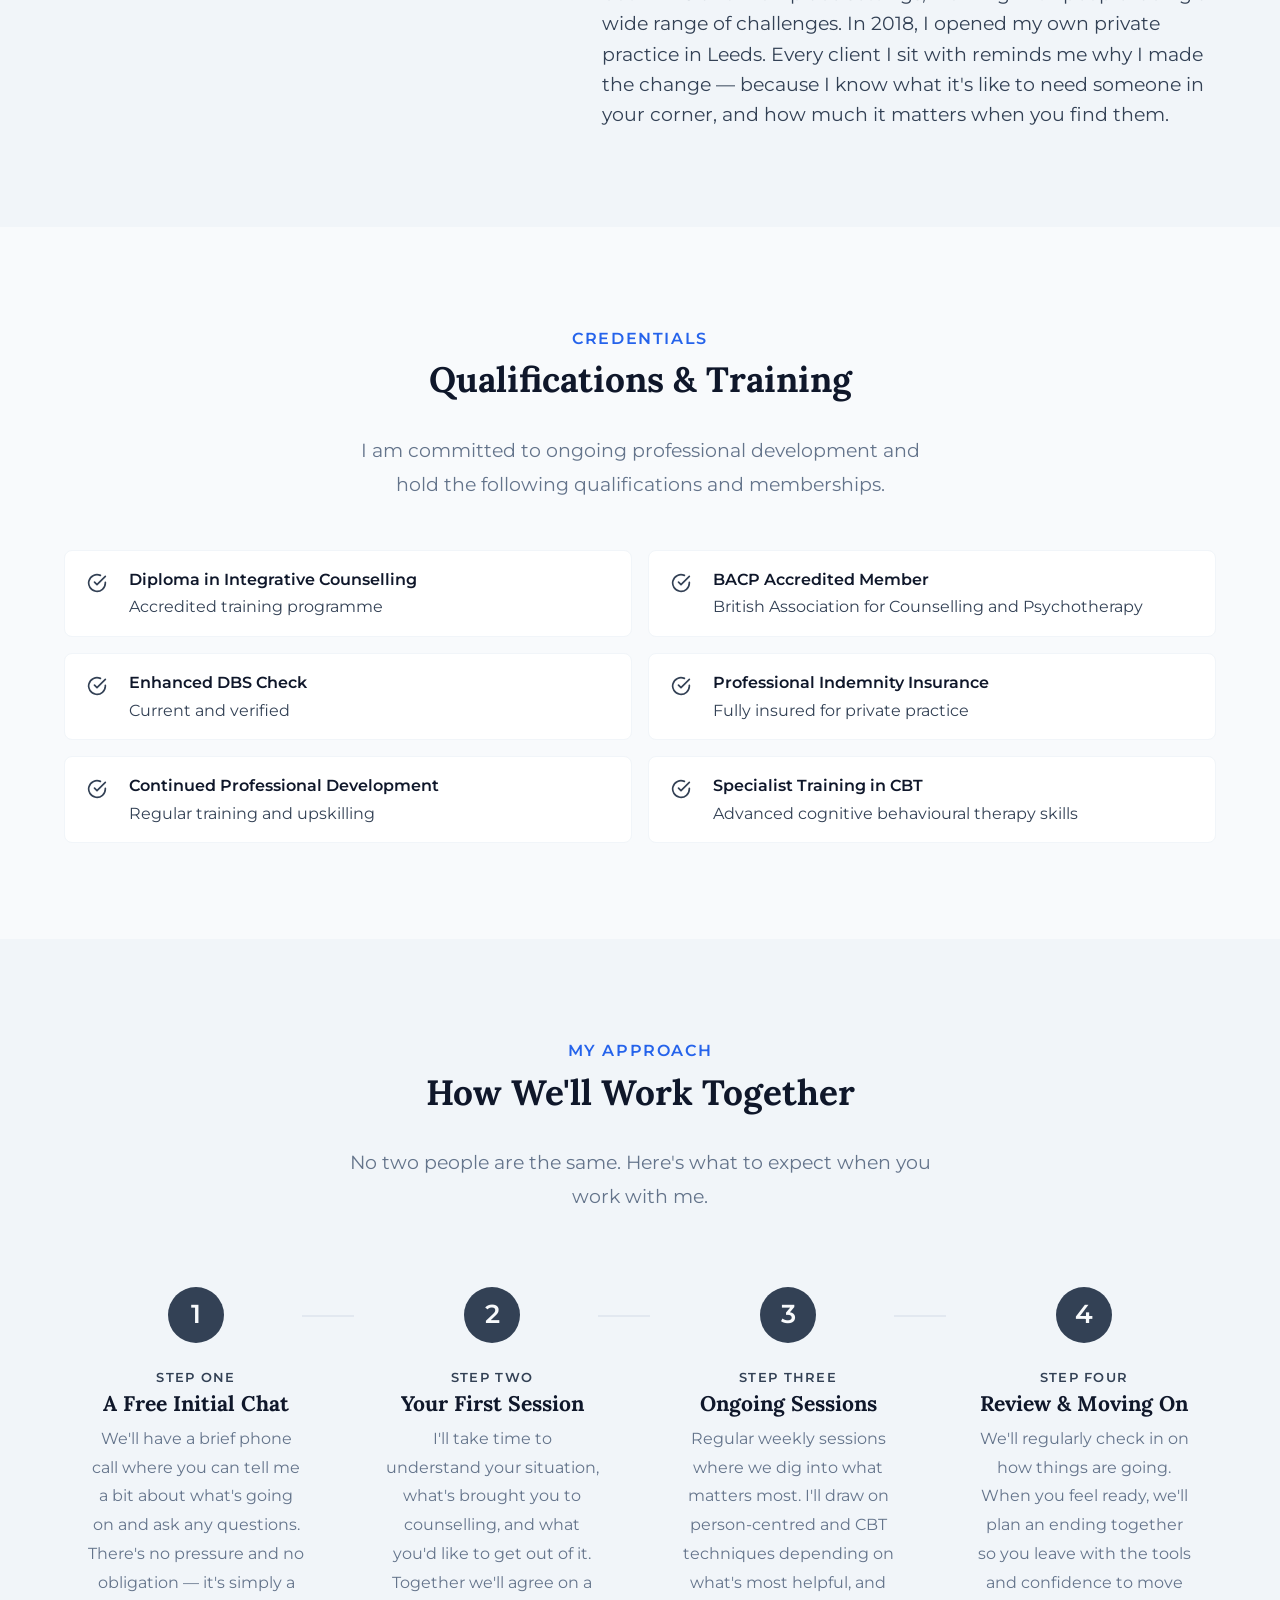
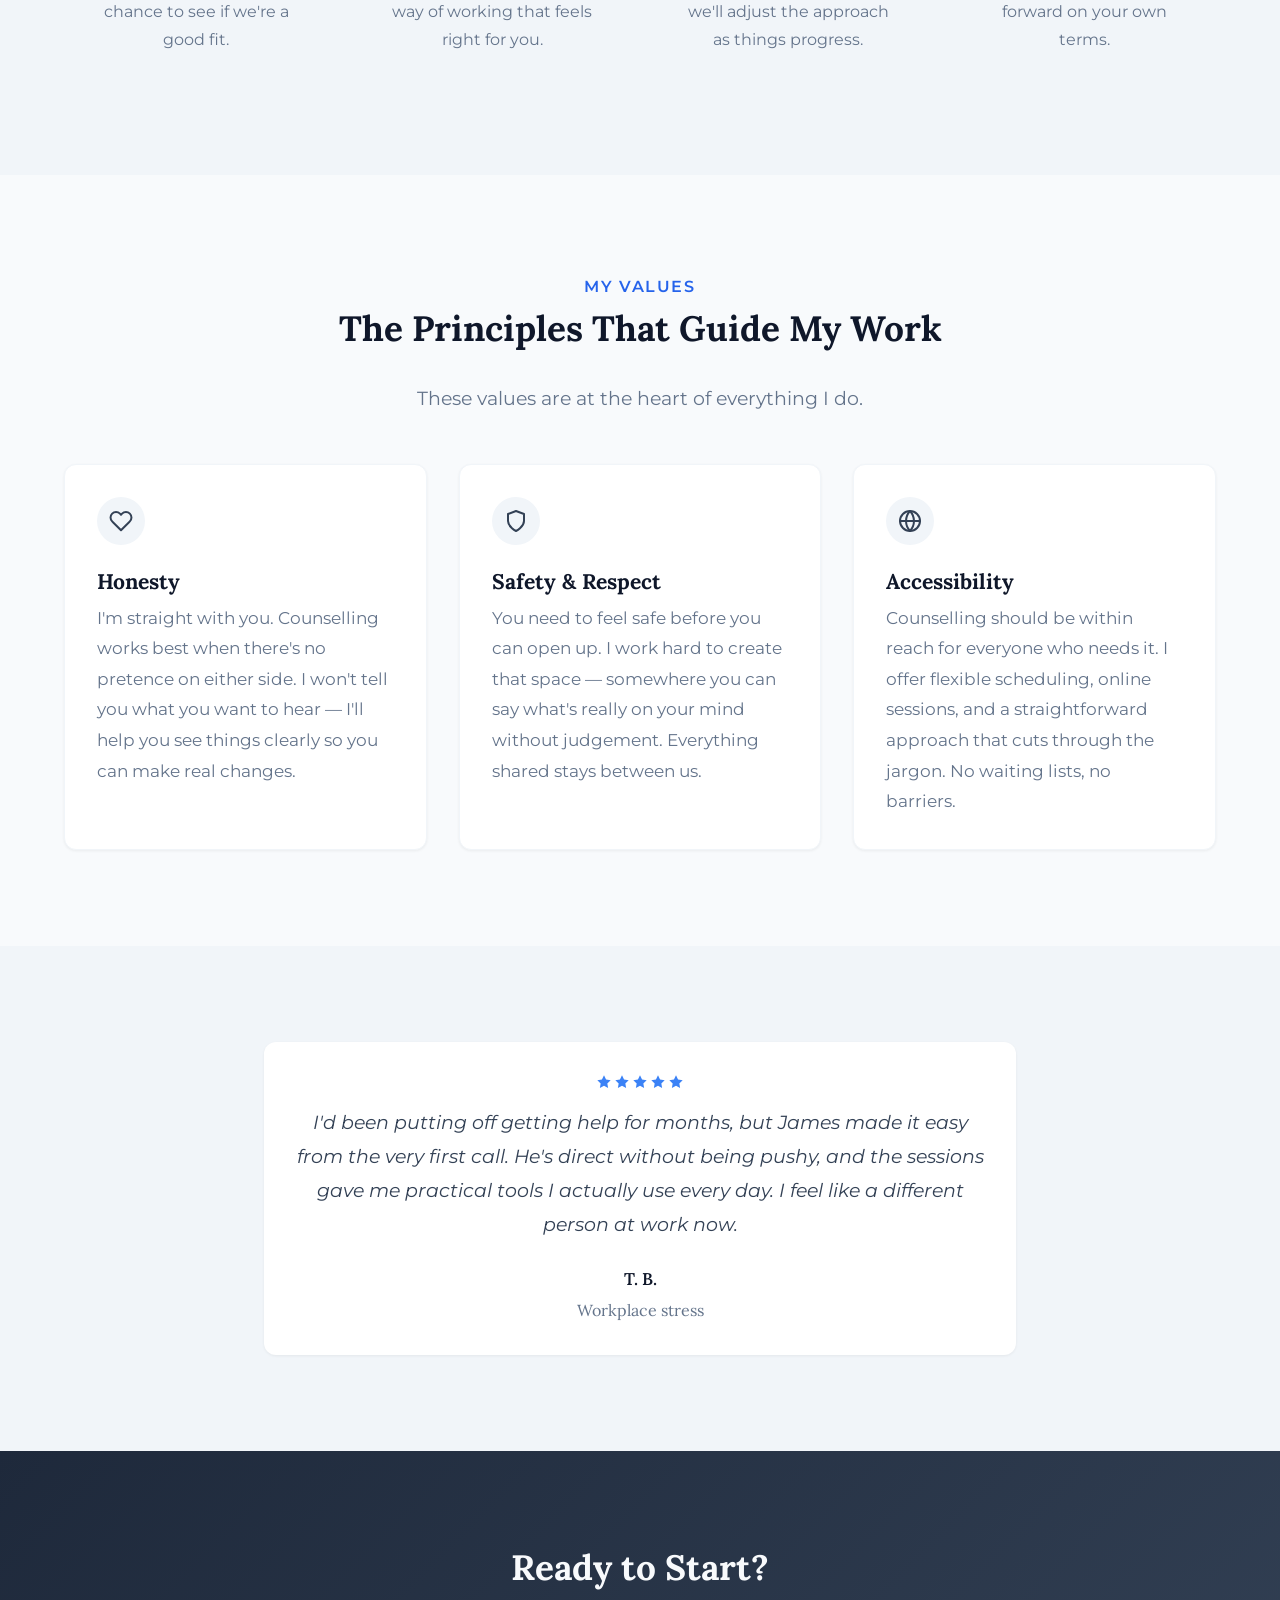
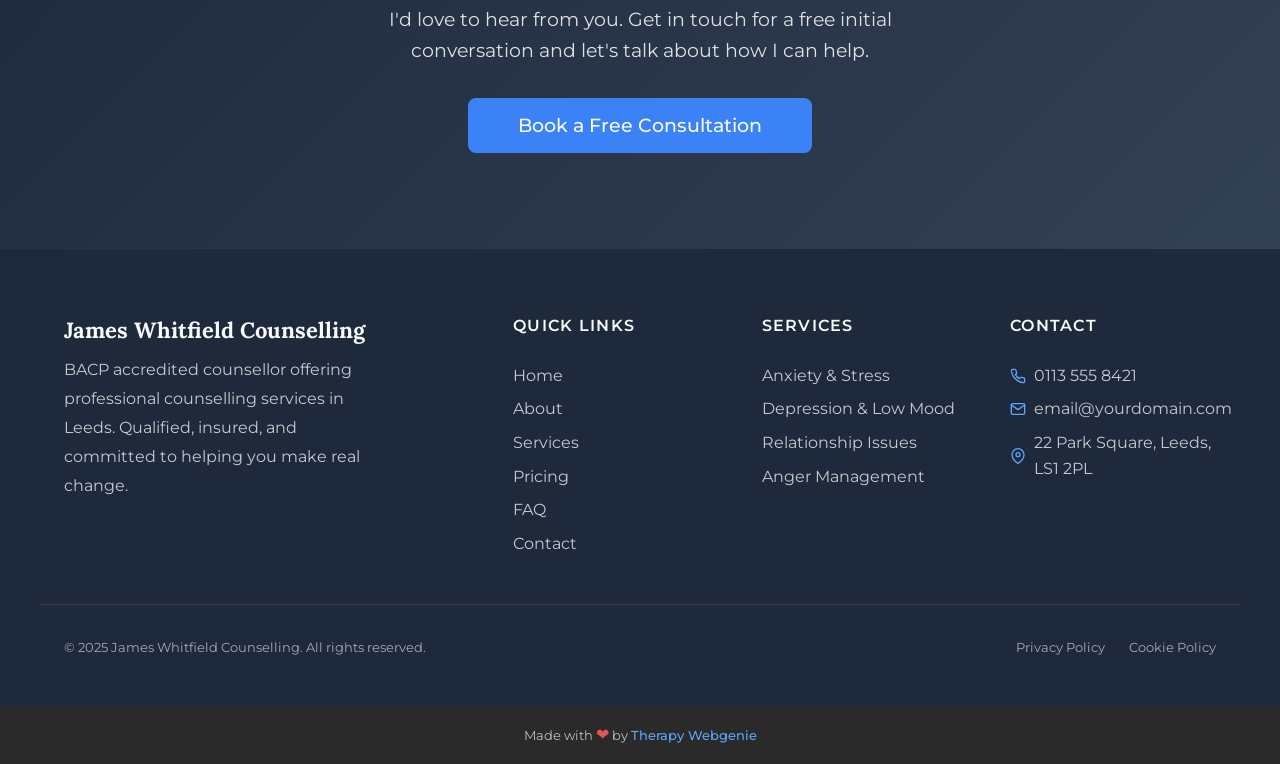
==== commit 8f483fe7: "Fix about-split-third: remove container class, update components.css Co-Authored-By: Claude Opus 4.6" ====
--- a/about.html
+++ b/about.html
@@ -96,7 +96,7 @@
 
     <!-- SECTION: about-hero -->
     <section class="about-split-third">
-      <div class="container about-split-third__inner">
+      <div class="about-split-third__inner">
         <div class="about-split-third__image-wrap" style="background-image: url('images/about-portrait.jpg');" role="img" aria-label="James Whitfield, counsellor at James Whitfield Counselling">
         </div>
         <div class="about-split-third__text">
--- a/css/components.css
+++ b/css/components.css
@@ -2555,6 +2555,71 @@
   }
 }
 
+/* =============================================
+   ABOUT: SPLIT THIRD
+   1fr image (left) + 2fr text (right).
+   Narrower image column than about-hero.
+   Uses background-image for full-bleed coverage.
+   ============================================= */
+.about-split-third {
+  padding: 0;
+}
+
+.about-split-third__inner {
+  display: grid;
+  grid-template-columns: 1fr;
+  gap: var(--space-2xl);
+  align-items: stretch;
+}
+
+.about-split-third h1,
+.about-split-third h2 {
+  margin-bottom: var(--space-lg);
+}
+
+.about-split-third__image-wrap {
+  background-size: cover;
+  background-position: center;
+  background-repeat: no-repeat;
+  min-height: 350px;
+}
+
+.about-split-third__text {
+  padding: var(--space-2xl) var(--space-lg);
+  display: flex;
+  flex-direction: column;
+  justify-content: center;
+}
+
+.about-split-third__text p {
+  color: var(--color-text-light);
+  line-height: var(--line-height-relaxed);
+}
+
+.about-split-third__text p + p {
+  margin-top: var(--space-md);
+}
+
+@media (min-width: 768px) {
+  .about-split-third {
+    overflow: hidden;
+  }
+
+  .about-split-third__inner {
+    grid-template-columns: 1fr 2fr;
+    gap: 0;
+  }
+
+  .about-split-third__image-wrap {
+    overflow: hidden;
+    min-height: 500px;
+  }
+
+  .about-split-third__text {
+    padding: var(--space-4xl);
+  }
+}
+
 /* Qualifications */
 .quals-list {
   display: grid;
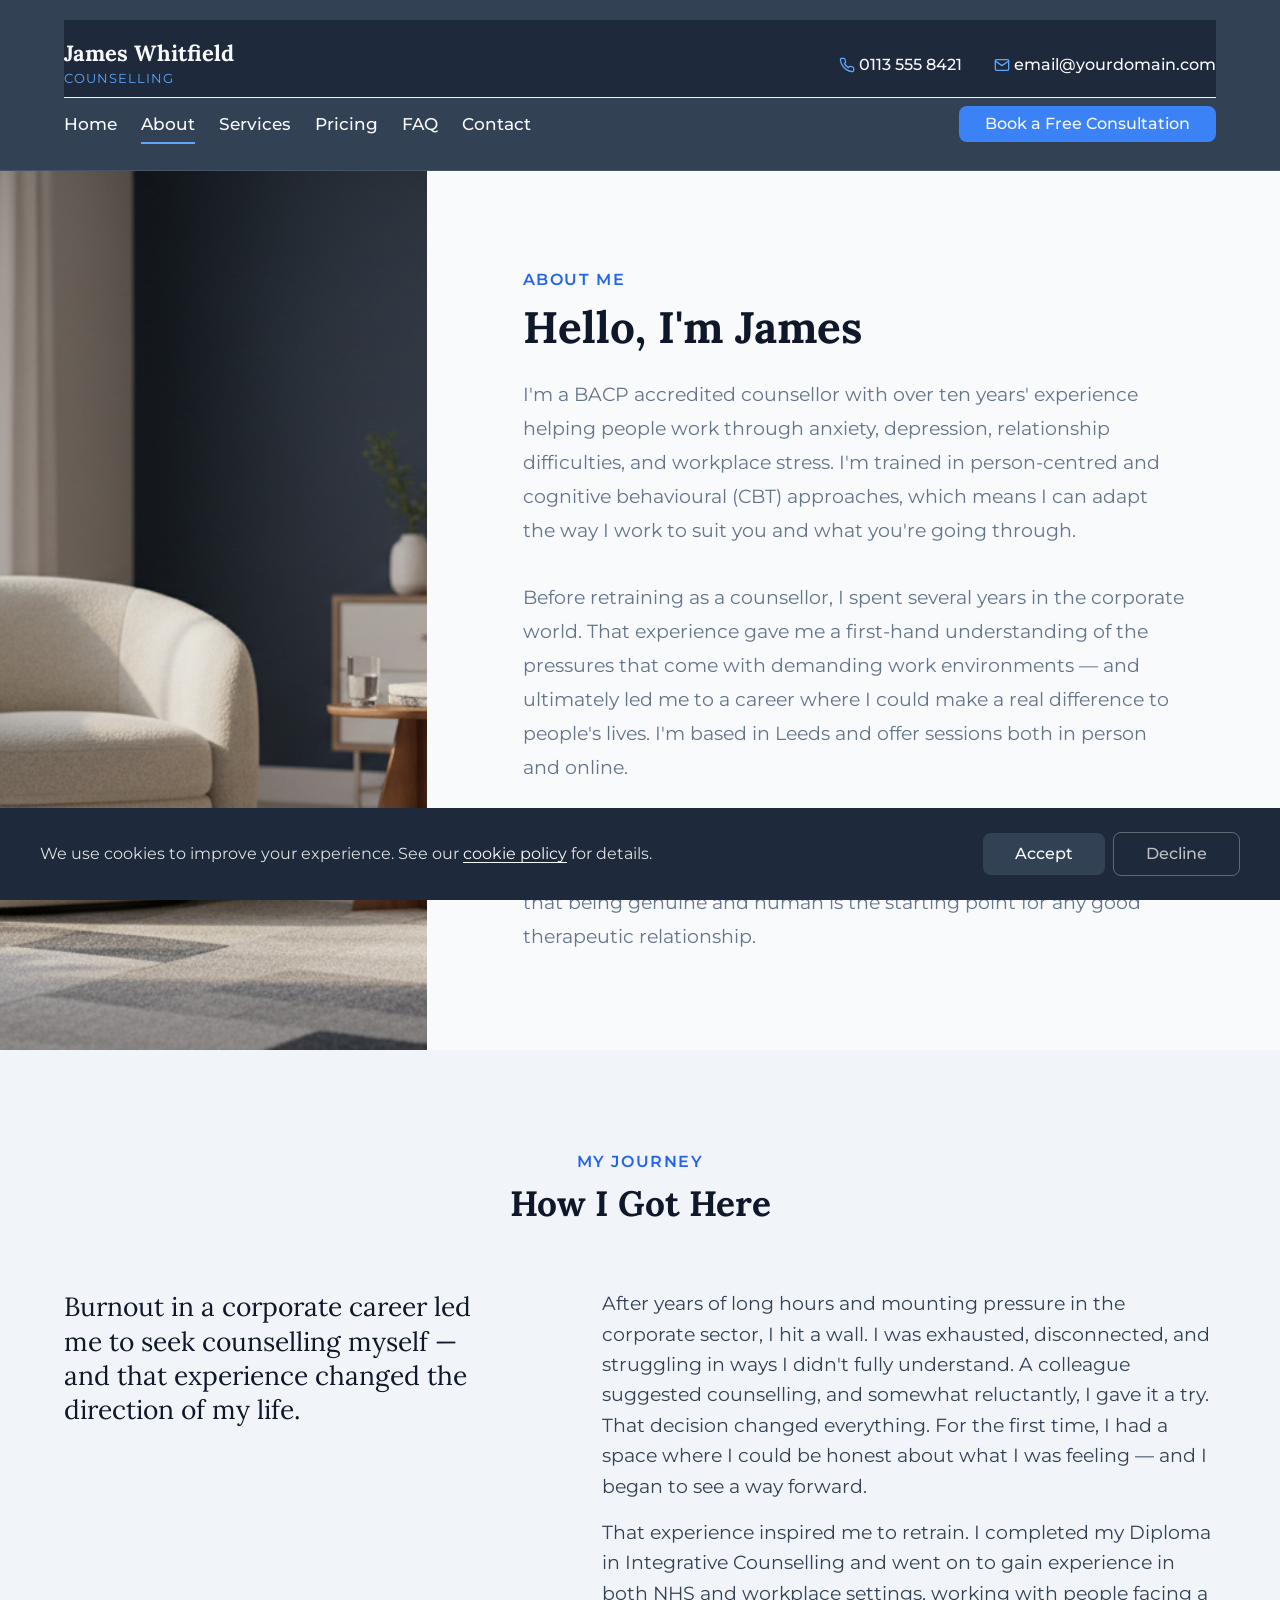
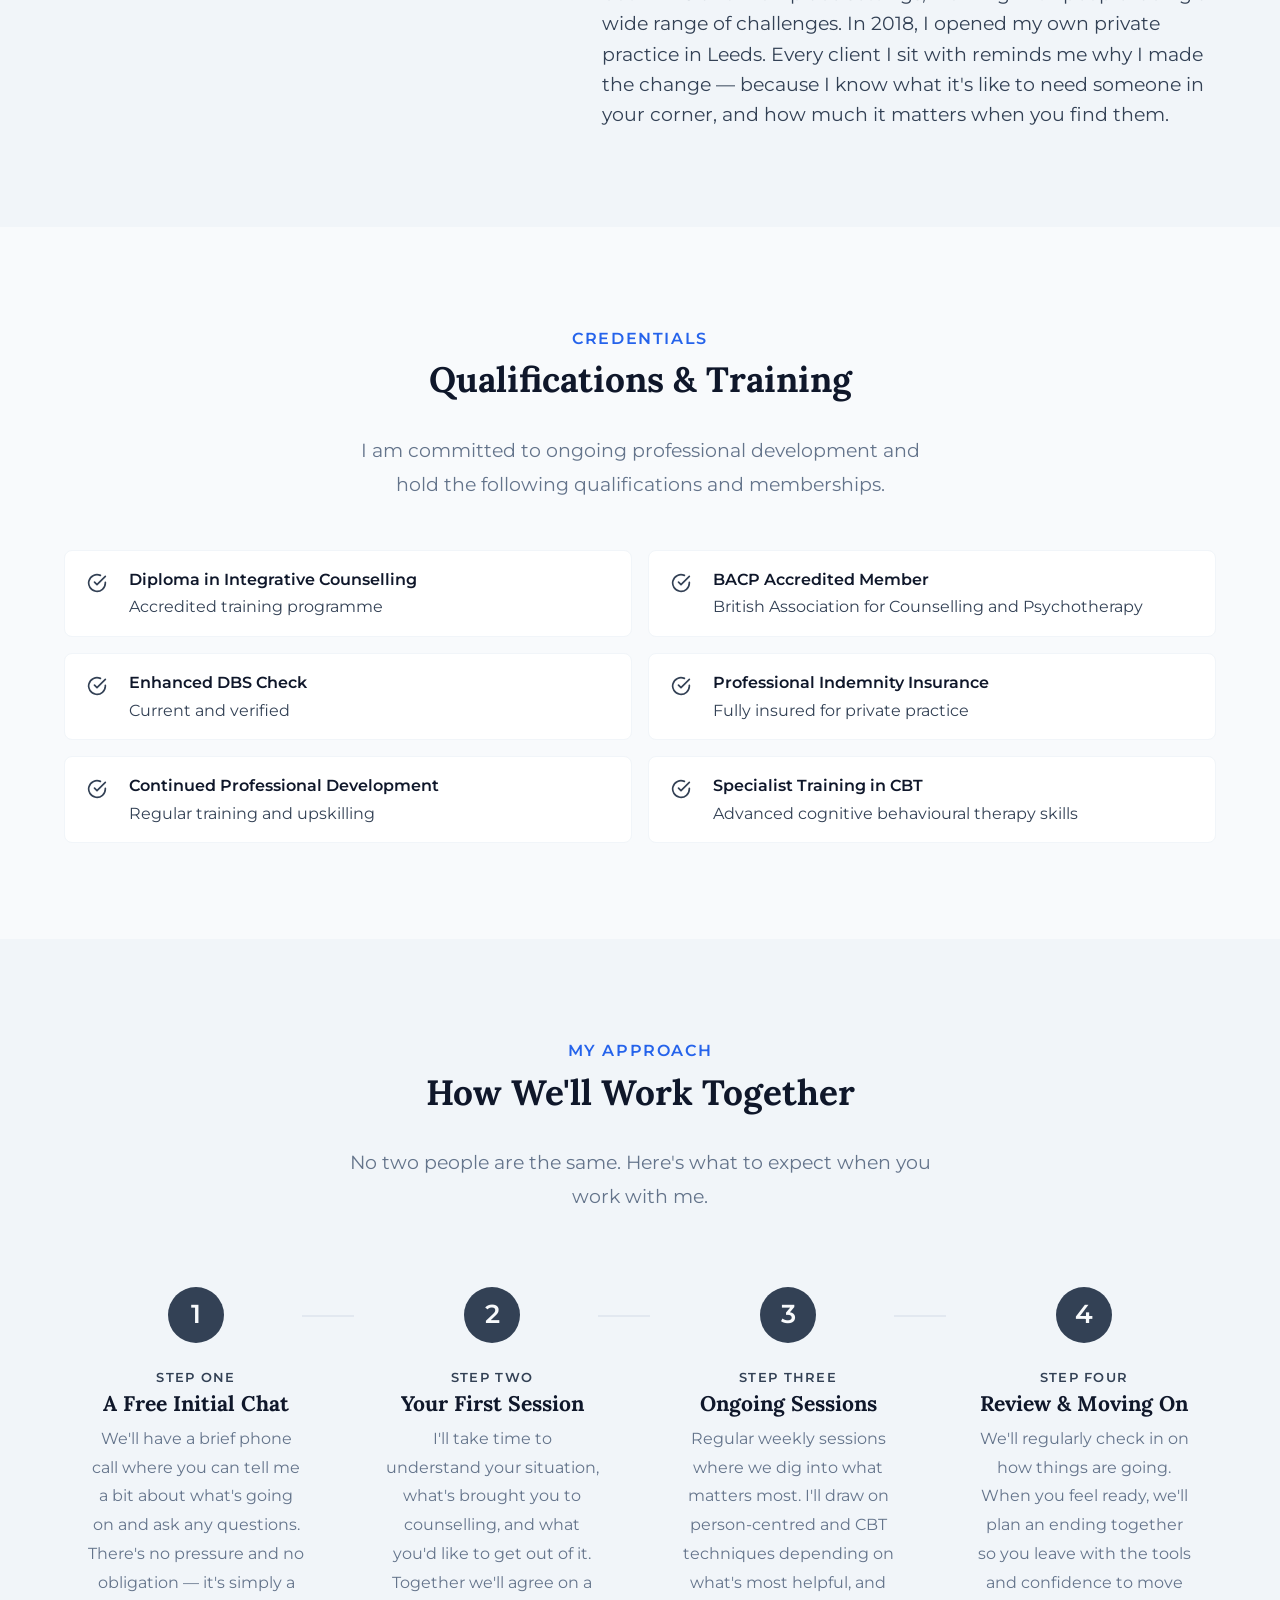
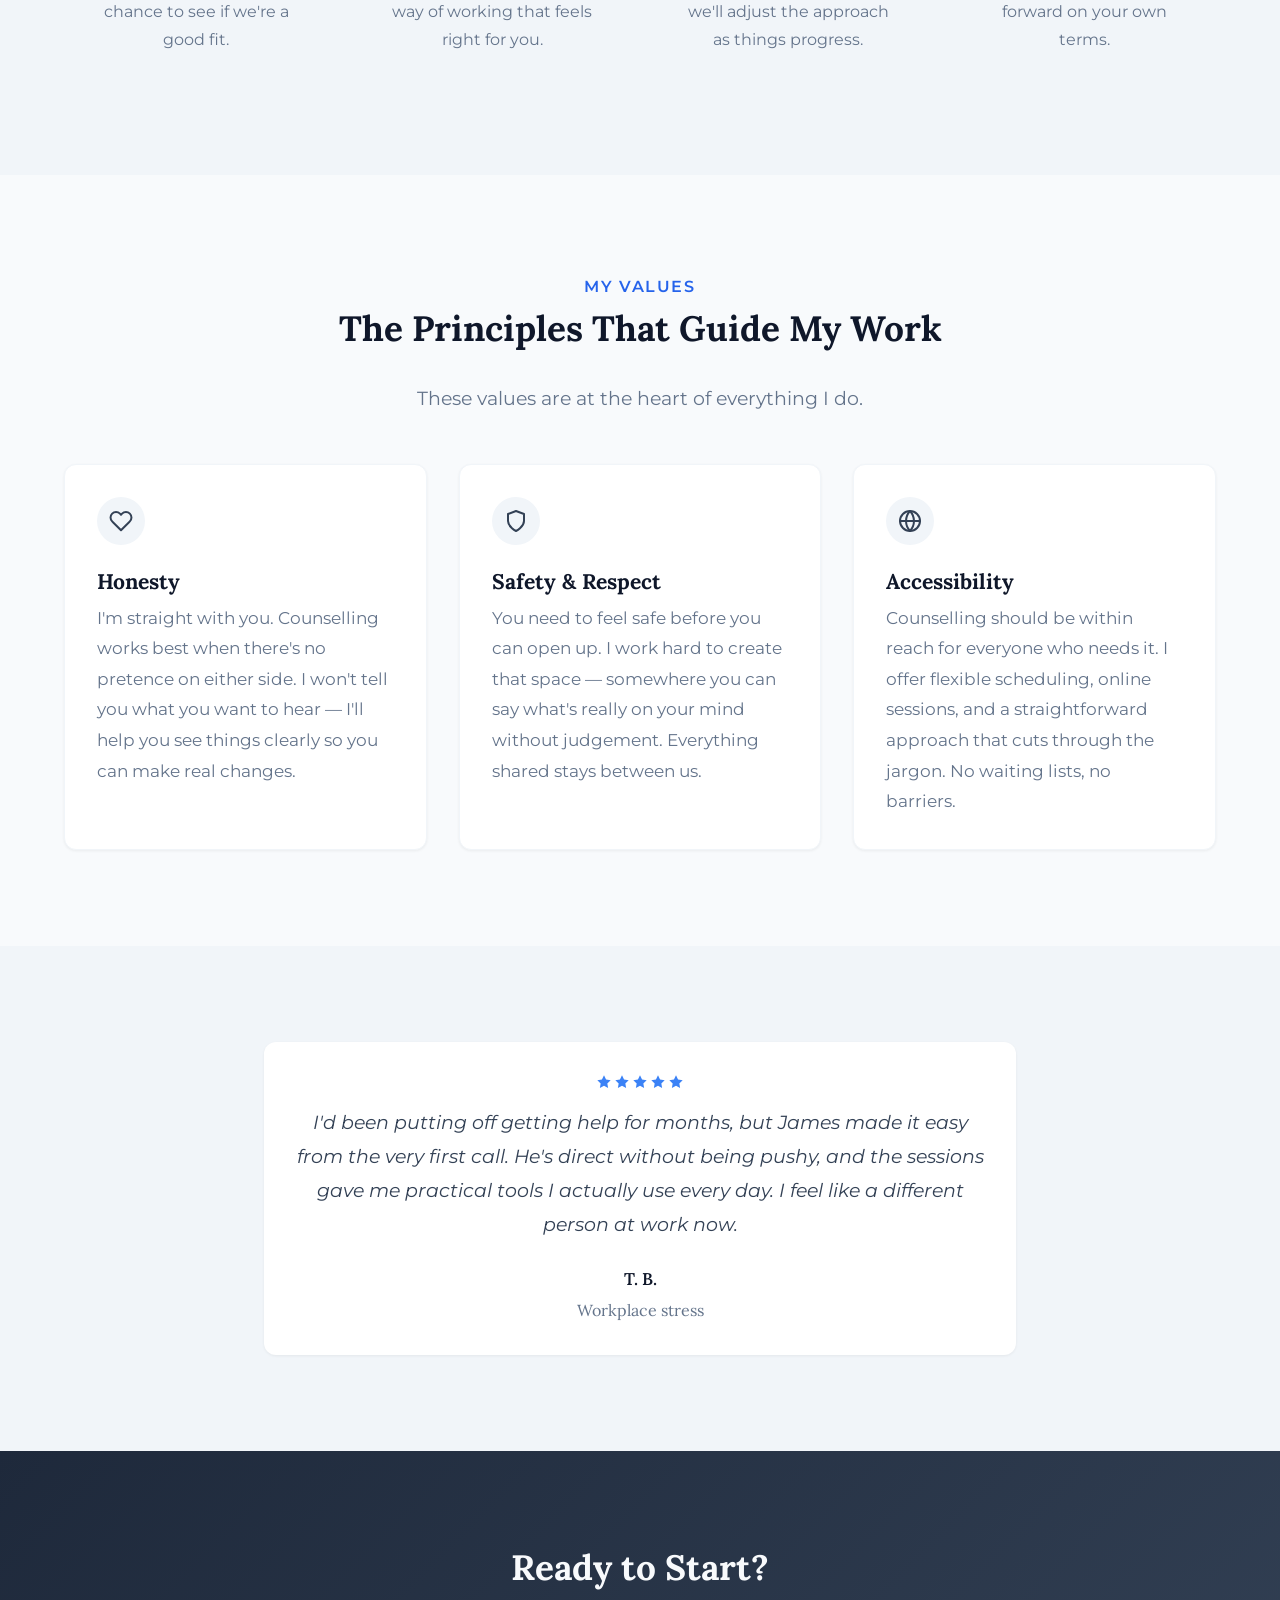
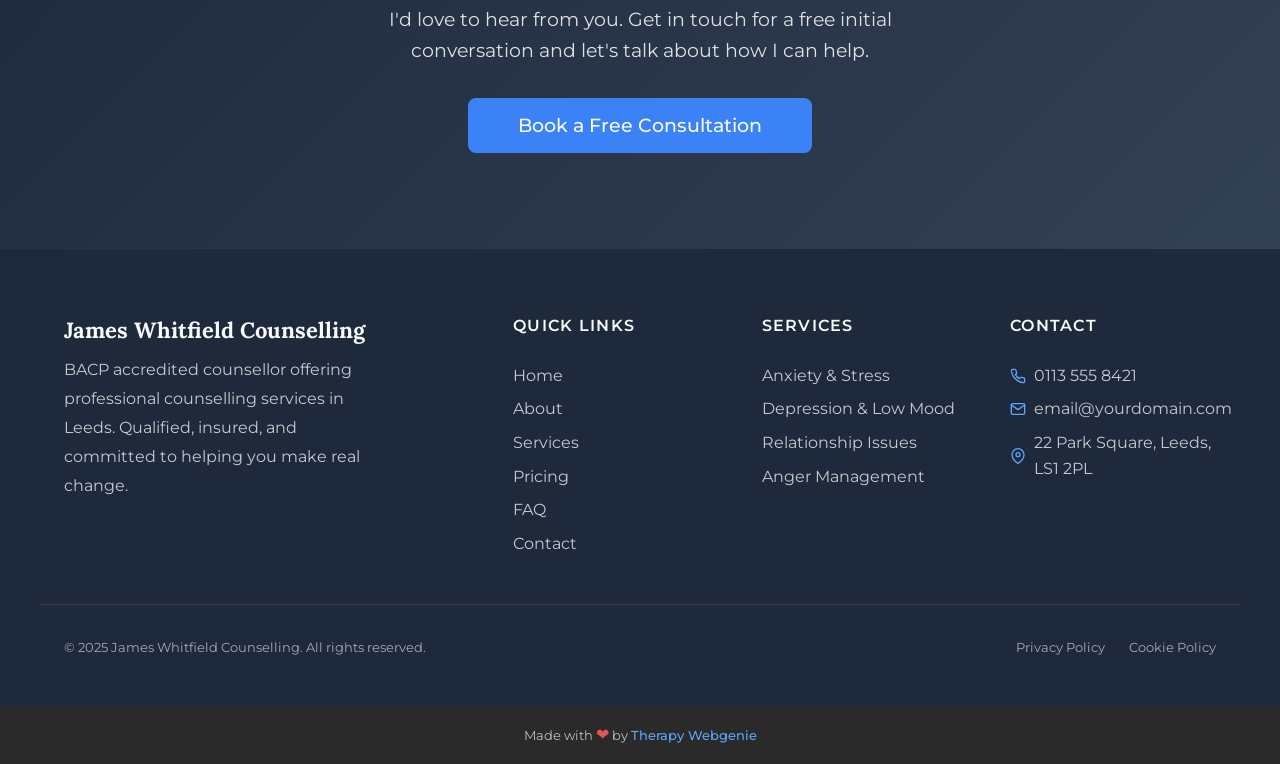
==== commit 4ad524dc: "Add nav--branded to all inner pages (was missing) Co-Authored-By: Claude Opus 4.6 (1M context) <nore" ====
--- a/about.html
+++ b/about.html
@@ -33,7 +33,7 @@
   <a href="#main" class="skip-link">Skip to main content</a>
 
   <!-- SECTION: nav -->
-  <nav class="nav nav--two-tier" role="navigation" aria-label="Main navigation">
+  <nav class="nav nav--two-tier nav--branded" role="navigation" aria-label="Main navigation">
     <div class="container">
       <div class="nav__top">
         <a href="index.html" class="nav__brand nav__brand--inline">
--- a/css/components.css
+++ b/css/components.css
@@ -40,6 +40,8 @@
   align-items: center;
   justify-content: space-between;
   height: 72px;
+  position: relative;
+  z-index: 2;
 }
 
 .nav__brand {
@@ -95,6 +97,7 @@
   transition: color var(--transition-fast);
   position: relative;
   padding: var(--space-xs) 0;
+  white-space: nowrap;
 }
 
 .nav__link::after {
@@ -154,15 +157,14 @@
   transform: translateY(-7px) rotate(-45deg);
 }
 
-/* Mobile Menu Overlay — slide in from right */
+/* Mobile Menu Overlay — slide in from right, full viewport coverage */
 .nav__mobile {
   display: flex;
   position: fixed;
   inset: 0;
-  top: 72px;
   background-color: var(--color-surface);
-  z-index: 99;
-  padding: var(--space-xl) var(--space-lg);
+  z-index: 1;
+  padding: calc(72px + var(--space-xl)) var(--space-lg) var(--space-xl);
   flex-direction: column;
   gap: var(--space-lg);
   overflow-y: auto;
@@ -174,9 +176,9 @@
               visibility 0.35s;
 }
 
-/* When opened from the compact scroll header, start below it */
+/* When opened from the compact scroll header */
 .nav__mobile--from-scroll {
-  top: 56px;
+  padding-top: calc(56px + var(--space-xl));
   z-index: 201;
 }
 
@@ -1092,7 +1094,7 @@
 
 @media (min-width: 1024px) {
   .hero--half .hero__content {
-    padding: var(--space-4xl) var(--space-4xl) var(--space-4xl) var(--space-3xl);
+    padding: var(--space-4xl);
   }
 }
 
@@ -1275,7 +1277,7 @@
 
 @media (min-width: 1024px) {
   .hero--half.hero--reverse .hero__content {
-    padding: var(--space-4xl) var(--space-3xl) var(--space-4xl) var(--space-4xl);
+    padding: var(--space-4xl);
   }
 }
 
@@ -1968,6 +1970,111 @@
 .nav--two-tier.nav--transparent-light .nav__contact-icon,
 .nav--two-tier.nav--transparent-light .nav__contact-item svg {
   color: var(--color-primary);
+}
+
+/* =============================================
+   BRANDED NAV
+   Solid primary-colour background with white text.
+   Add .nav--branded to the <nav> element.
+   Works with both default and two-tier layouts.
+   ============================================= */
+.nav--branded {
+  background-color: var(--color-primary);
+  border-bottom: 1px solid rgba(255, 255, 255, 0.1);
+}
+
+/* Brand name: white */
+.nav--branded .nav__name {
+  color: var(--color-text-inverse);
+}
+
+/* Strapline: secondary accent */
+.nav--branded .nav__title {
+  color: var(--color-secondary-light);
+}
+
+/* Nav links: white default */
+.nav--branded .nav__link {
+  color: var(--color-text-inverse);
+}
+
+/* Hover: secondary accent, active: stay white (underline provides the accent) */
+.nav--branded .nav__link:hover {
+  color: var(--color-secondary-light);
+}
+
+.nav--branded .nav__link--active {
+  color: var(--color-text-inverse);
+}
+
+/* Active underline: secondary accent */
+.nav--branded .nav__link--active::after {
+  background-color: var(--color-secondary-light);
+}
+
+/* CTA button: secondary colour to stand out against primary bg */
+.nav--branded .btn--primary,
+.nav--branded .nav__cta {
+  background-color: var(--color-secondary);
+  border-color: var(--color-secondary);
+  color: var(--color-text-inverse);
+}
+
+.nav--branded .btn--primary:hover,
+.nav--branded .nav__cta:hover {
+  background-color: var(--color-secondary-dark);
+  border-color: var(--color-secondary-dark);
+}
+
+/* Hamburger: white bars */
+.nav--branded .nav__toggle-bar {
+  background-color: var(--color-text-inverse);
+}
+
+/* Dropdown menu: reset to white bg with dark text */
+.nav--branded .nav__dropdown-menu {
+  background-color: var(--color-surface);
+}
+
+.nav--branded .nav__dropdown-menu .nav__link,
+.nav--branded .nav__dropdown-menu .nav__dropdown-link {
+  color: var(--color-text);
+}
+
+.nav--branded .nav__dropdown-menu .nav__link:hover,
+.nav--branded .nav__dropdown-menu .nav__dropdown-link:hover {
+  color: var(--color-primary);
+}
+
+/* Mobile menu: white bg, restore dark text */
+.nav--branded .nav__mobile .nav__link {
+  color: var(--color-text);
+}
+
+.nav--branded .nav__mobile .nav__link:hover,
+.nav--branded .nav__mobile .nav__link--active {
+  color: var(--color-primary);
+}
+
+.nav--branded .nav__mobile .btn--primary {
+  background-color: var(--color-primary);
+  border-color: var(--color-primary);
+}
+
+/* --- Two-tier branded: darker top bar --- */
+.nav--two-tier.nav--branded .nav__top {
+  background-color: var(--color-primary-dark);
+  border-bottom-color: rgba(255, 255, 255, 0.1);
+}
+
+.nav--two-tier.nav--branded .nav__contact-item a,
+.nav--two-tier.nav--branded .nav__contact-item {
+  color: var(--color-text-inverse);
+}
+
+/* Contact icons: secondary accent */
+.nav--two-tier.nav--branded .nav__contact-item svg {
+  color: var(--color-secondary-light);
 }
 
 /* Stat bar — hidden by default */
--- a/css/theme.css
+++ b/css/theme.css
@@ -57,3 +57,13 @@
 .testimonial--standalone .testimonial__stars {
   justify-content: center;
 }
+
+/* Hero image: square aspect ratio */
+.hero .hero__image {
+  aspect-ratio: 1;
+}
+
+/* "Everyone deserves to be heard" — white background for section contrast */
+.hero + .section {
+  background-color: #ffffff;
+}
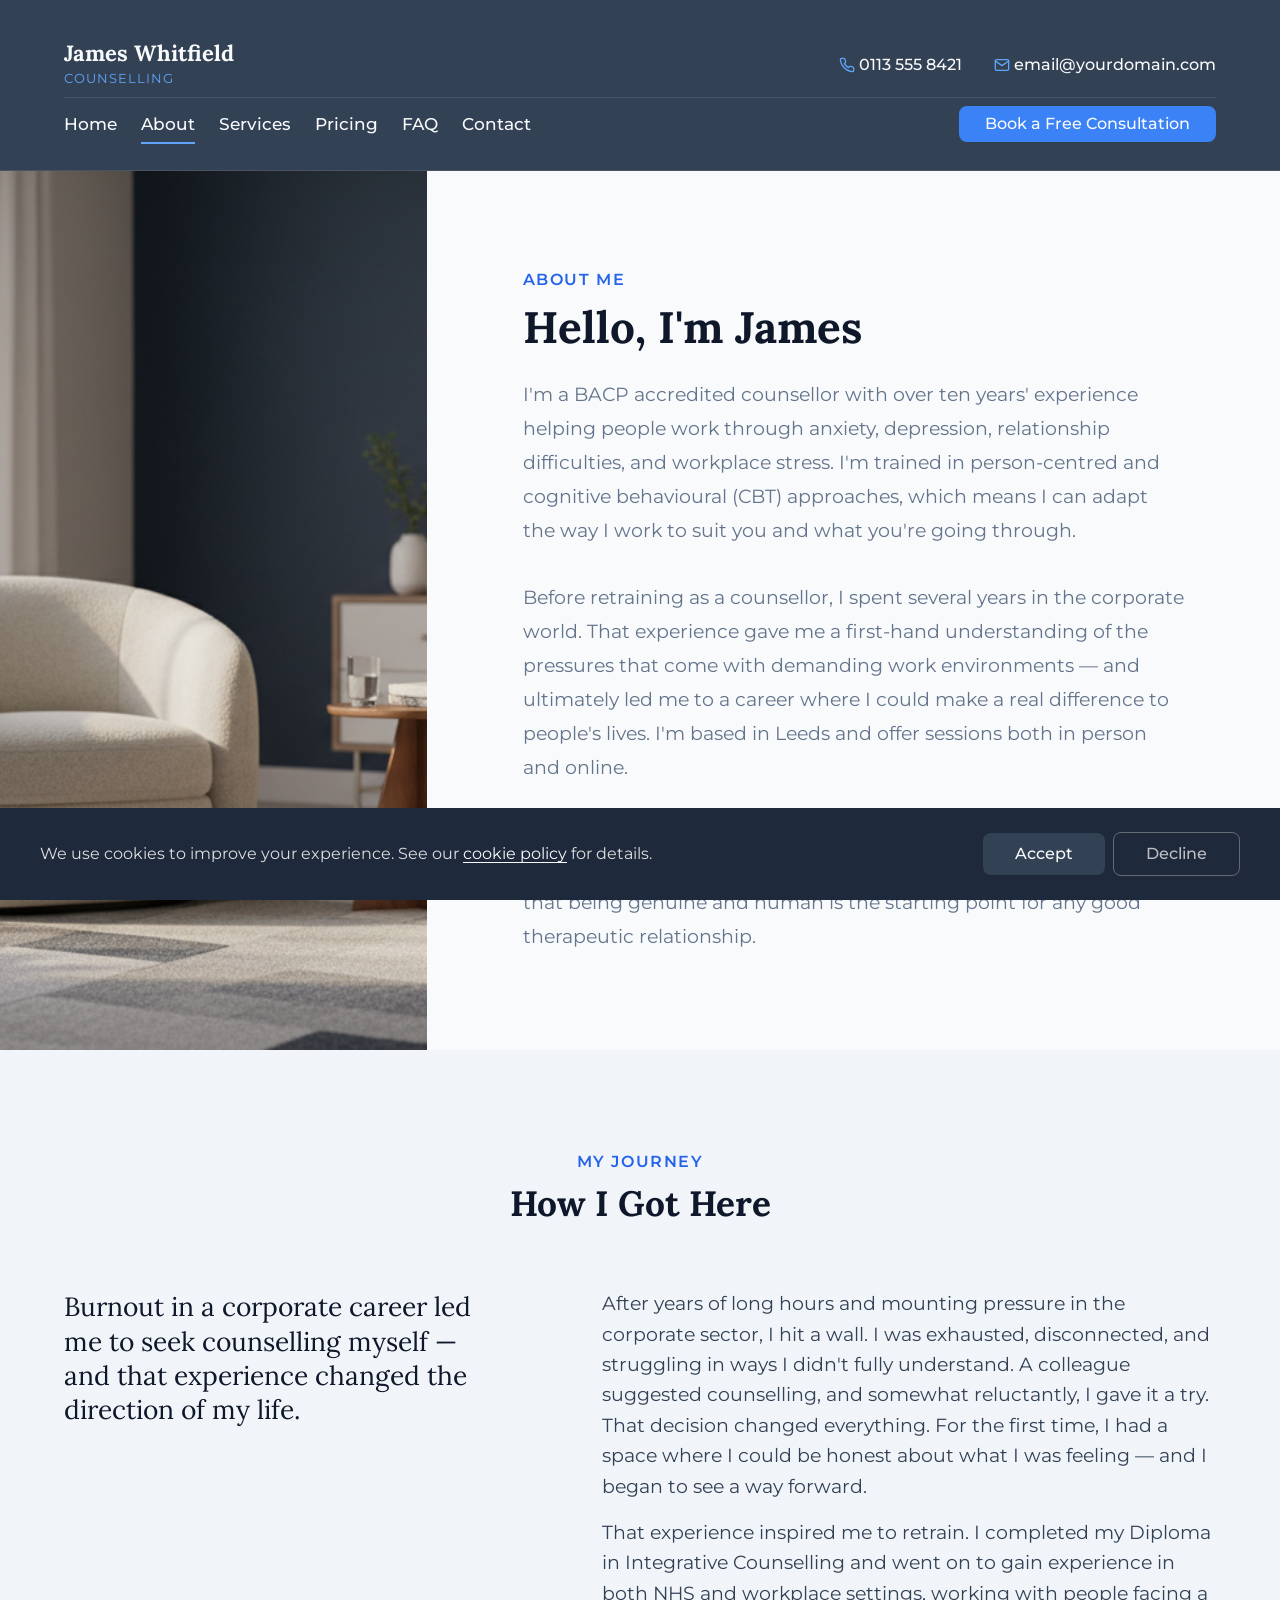
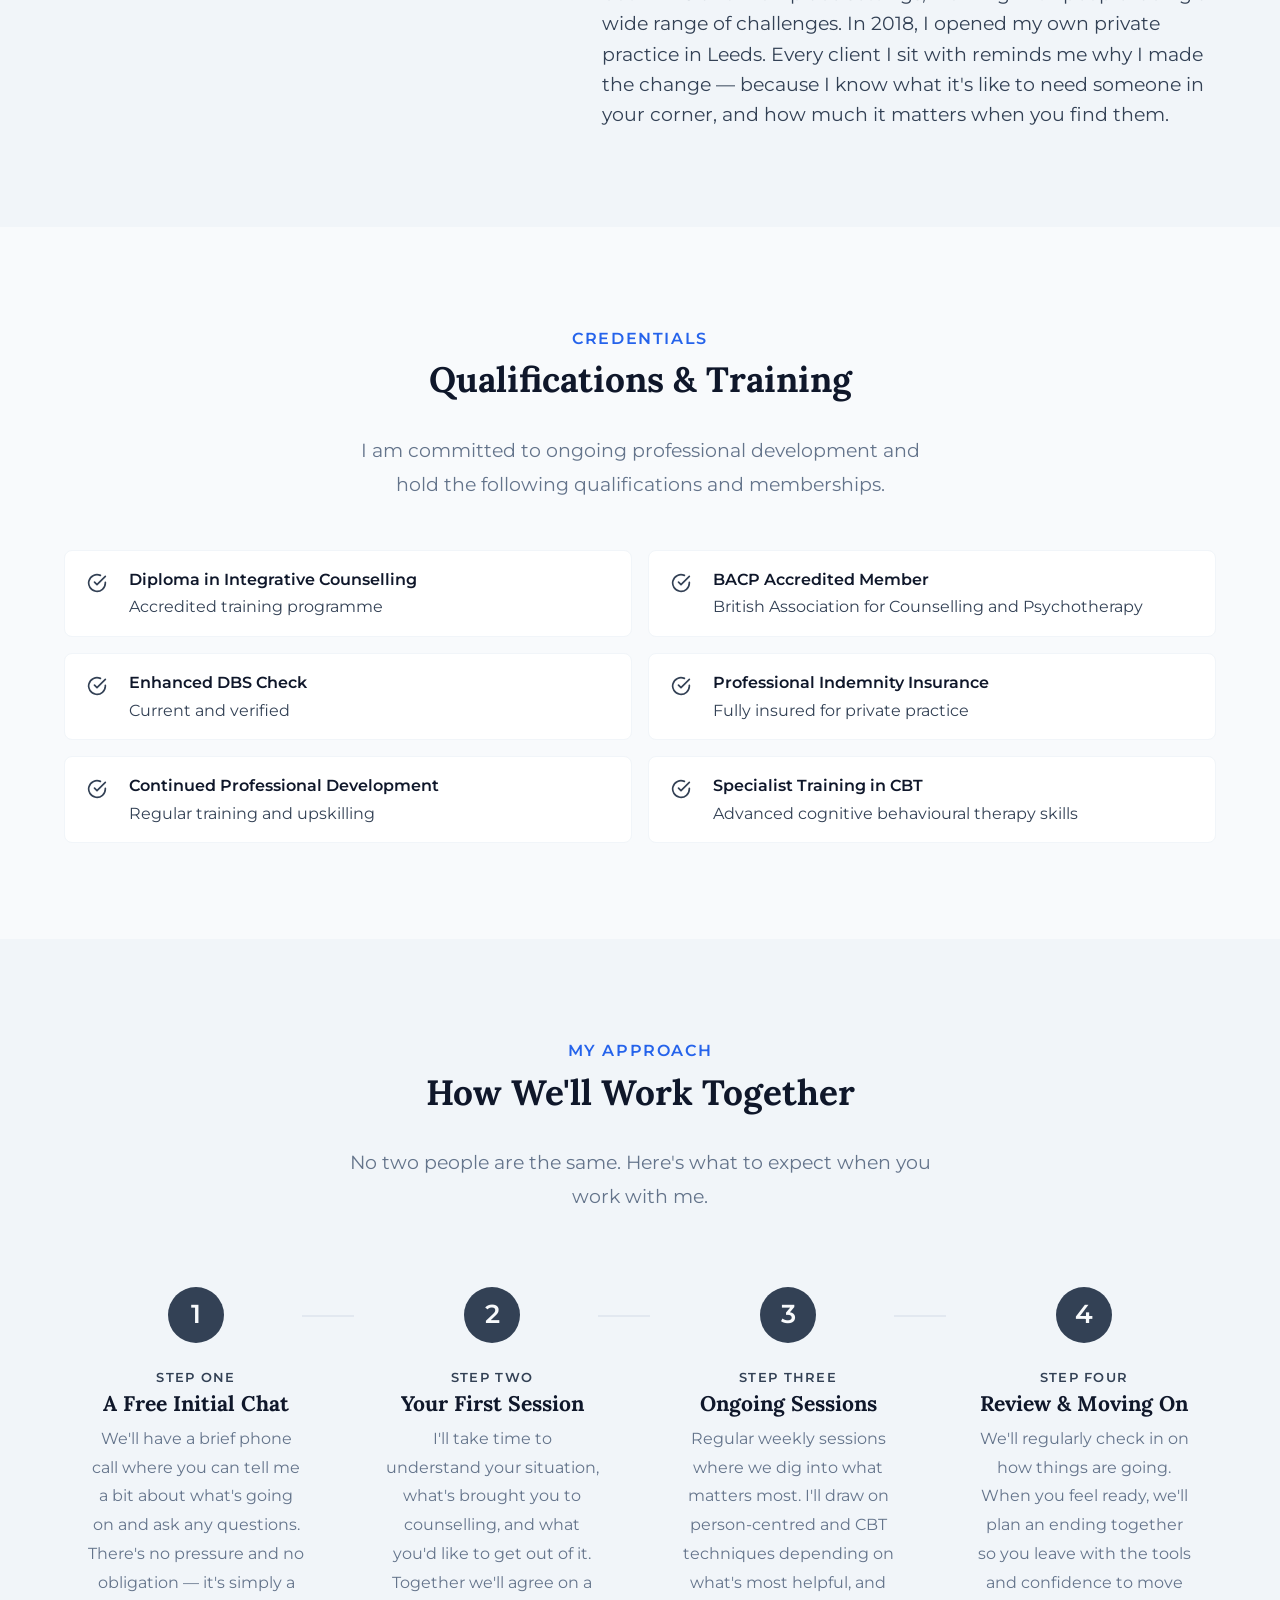
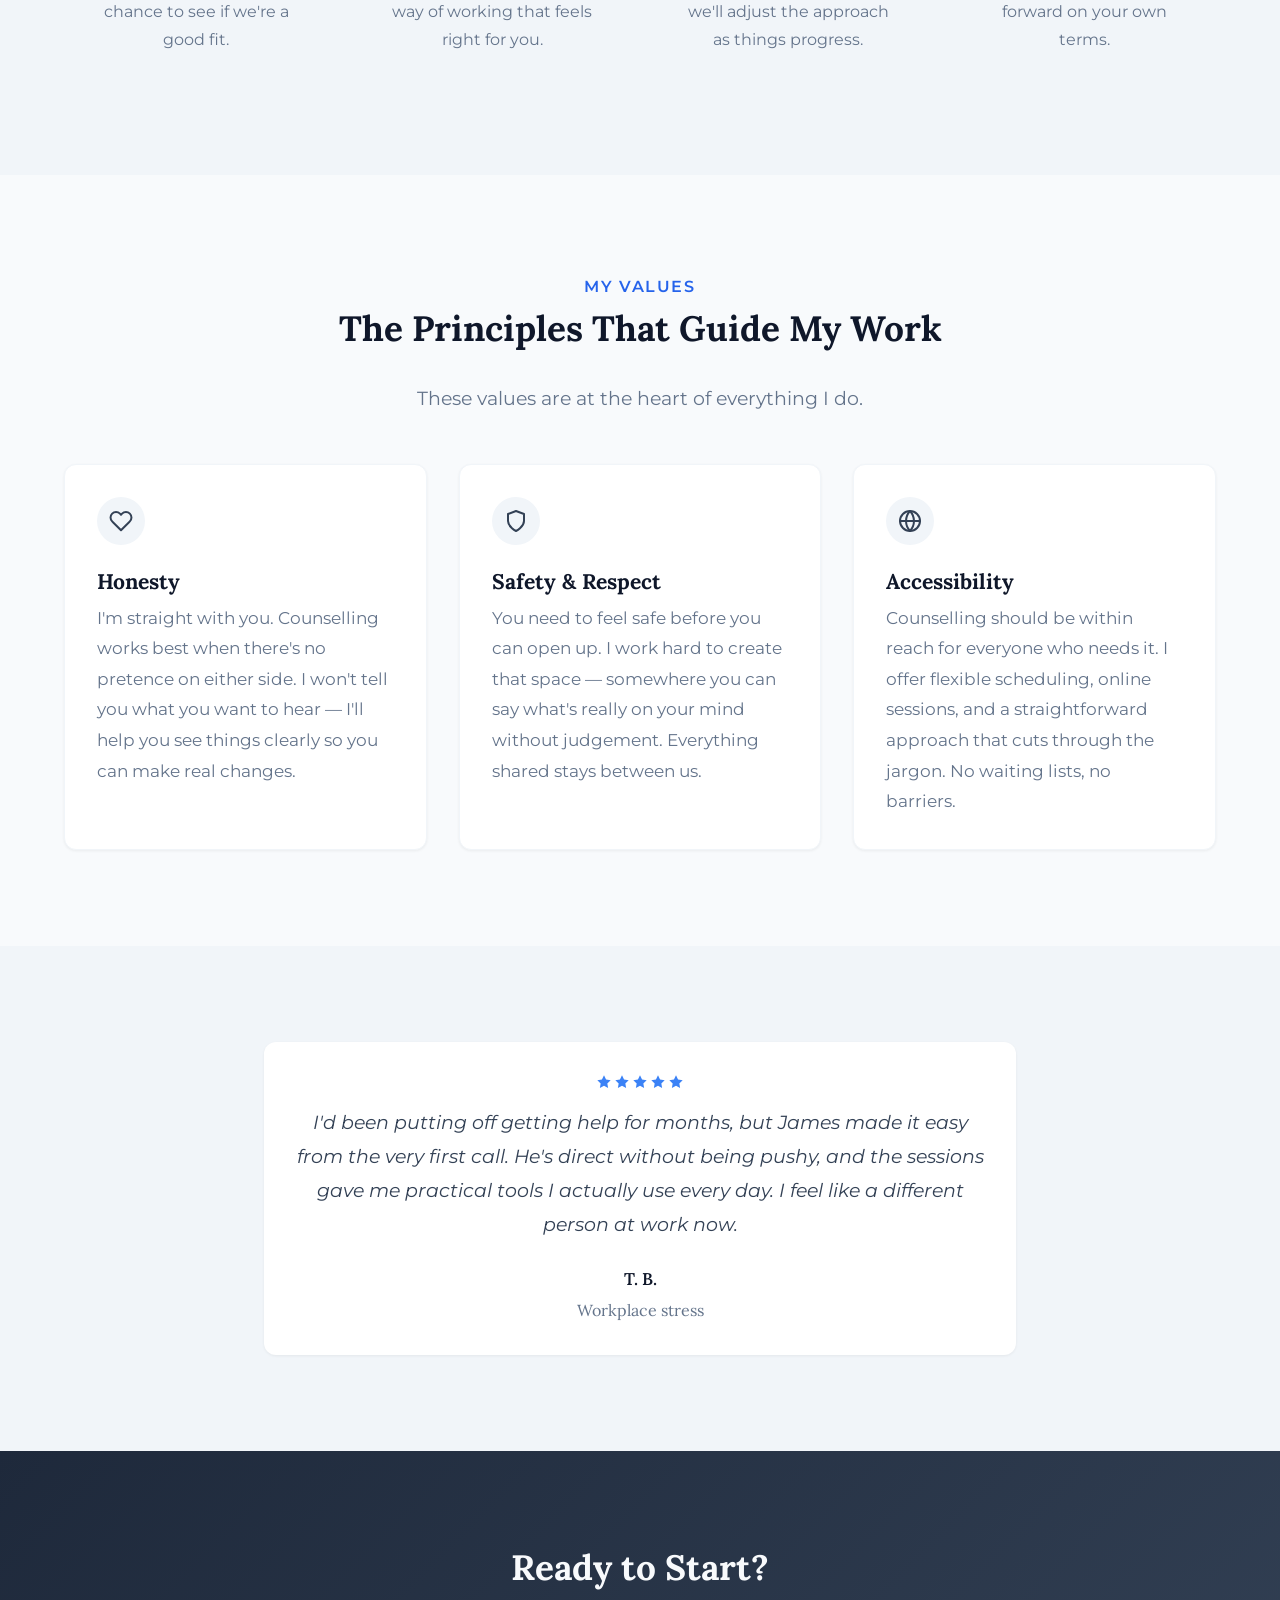
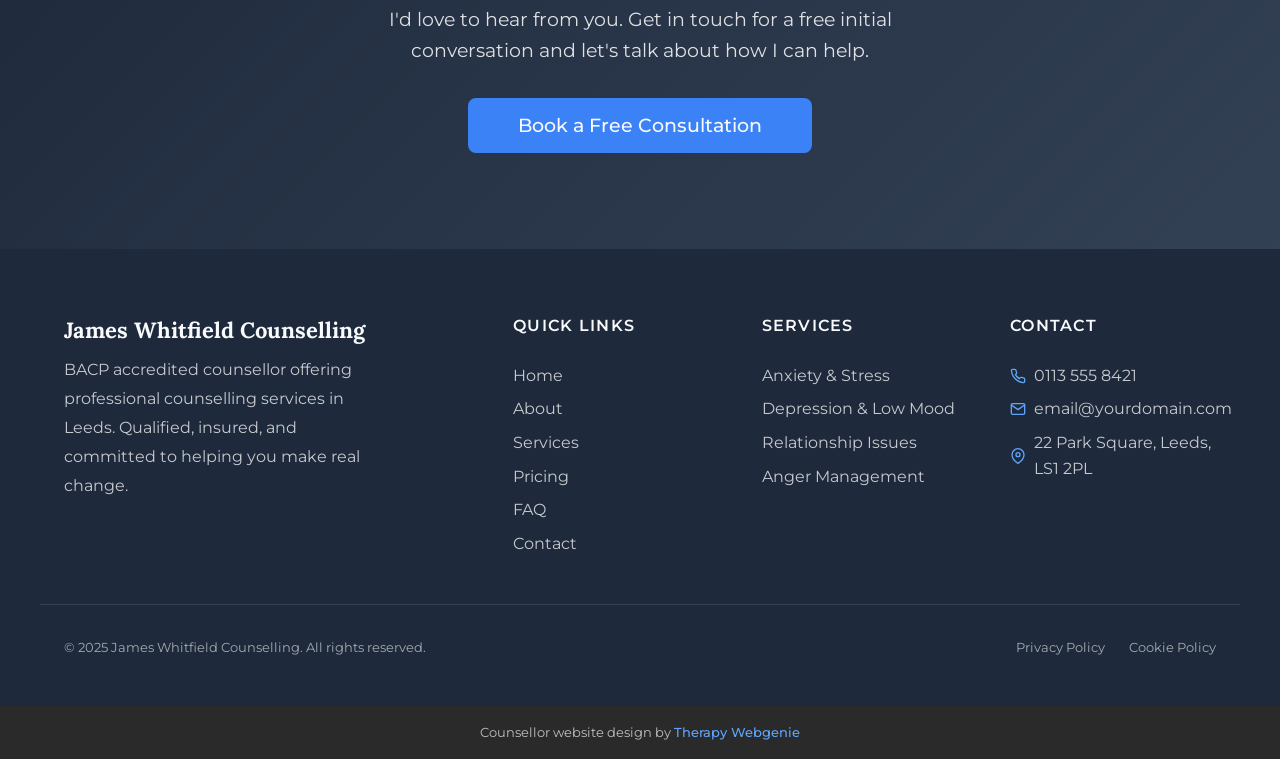
==== commit 748da45d: "Footer credit: profession wording, link to the matching Therapy Webgenie page, rel nofollow Co-Autho" ====
--- a/about.html
+++ b/about.html
@@ -360,7 +360,7 @@
   <!-- /SECTION: footer -->
 
   <div class="site-credit">
-    <p>Made with <span class="site-credit__heart" aria-label="love">&#10084;</span> by <a href="https://www.therapywebgenie.com" target="_blank" rel="noopener">Therapy Webgenie</a></p>
+    <p>Counsellor website design by <a href="https://www.therapywebgenie.com/website-design/counsellors/" target="_blank" rel="noopener nofollow">Therapy Webgenie</a></p>
   </div>
 
   <!-- Cookie Consent -->
--- a/css/components.css
+++ b/css/components.css
@@ -2061,10 +2061,13 @@
   border-color: var(--color-primary);
 }
 
-/* --- Two-tier branded: darker top bar --- */
+/* --- Two-tier branded: uniform colour, subtle divider --- */
 .nav--two-tier.nav--branded .nav__top {
-  background-color: var(--color-primary-dark);
   border-bottom-color: rgba(255, 255, 255, 0.1);
+}
+
+.nav--two-tier.nav--branded .nav__bottom {
+  border-top: 1px solid rgba(255, 255, 255, 0.1);
 }
 
 .nav--two-tier.nav--branded .nav__contact-item a,
@@ -6377,6 +6380,7 @@
   flex-wrap: wrap;
   gap: var(--space-md);
   align-items: center;
+  justify-content: center;
   font-size: var(--text-sm);
   color: var(--color-text-light);
   margin-bottom: var(--space-xl);
